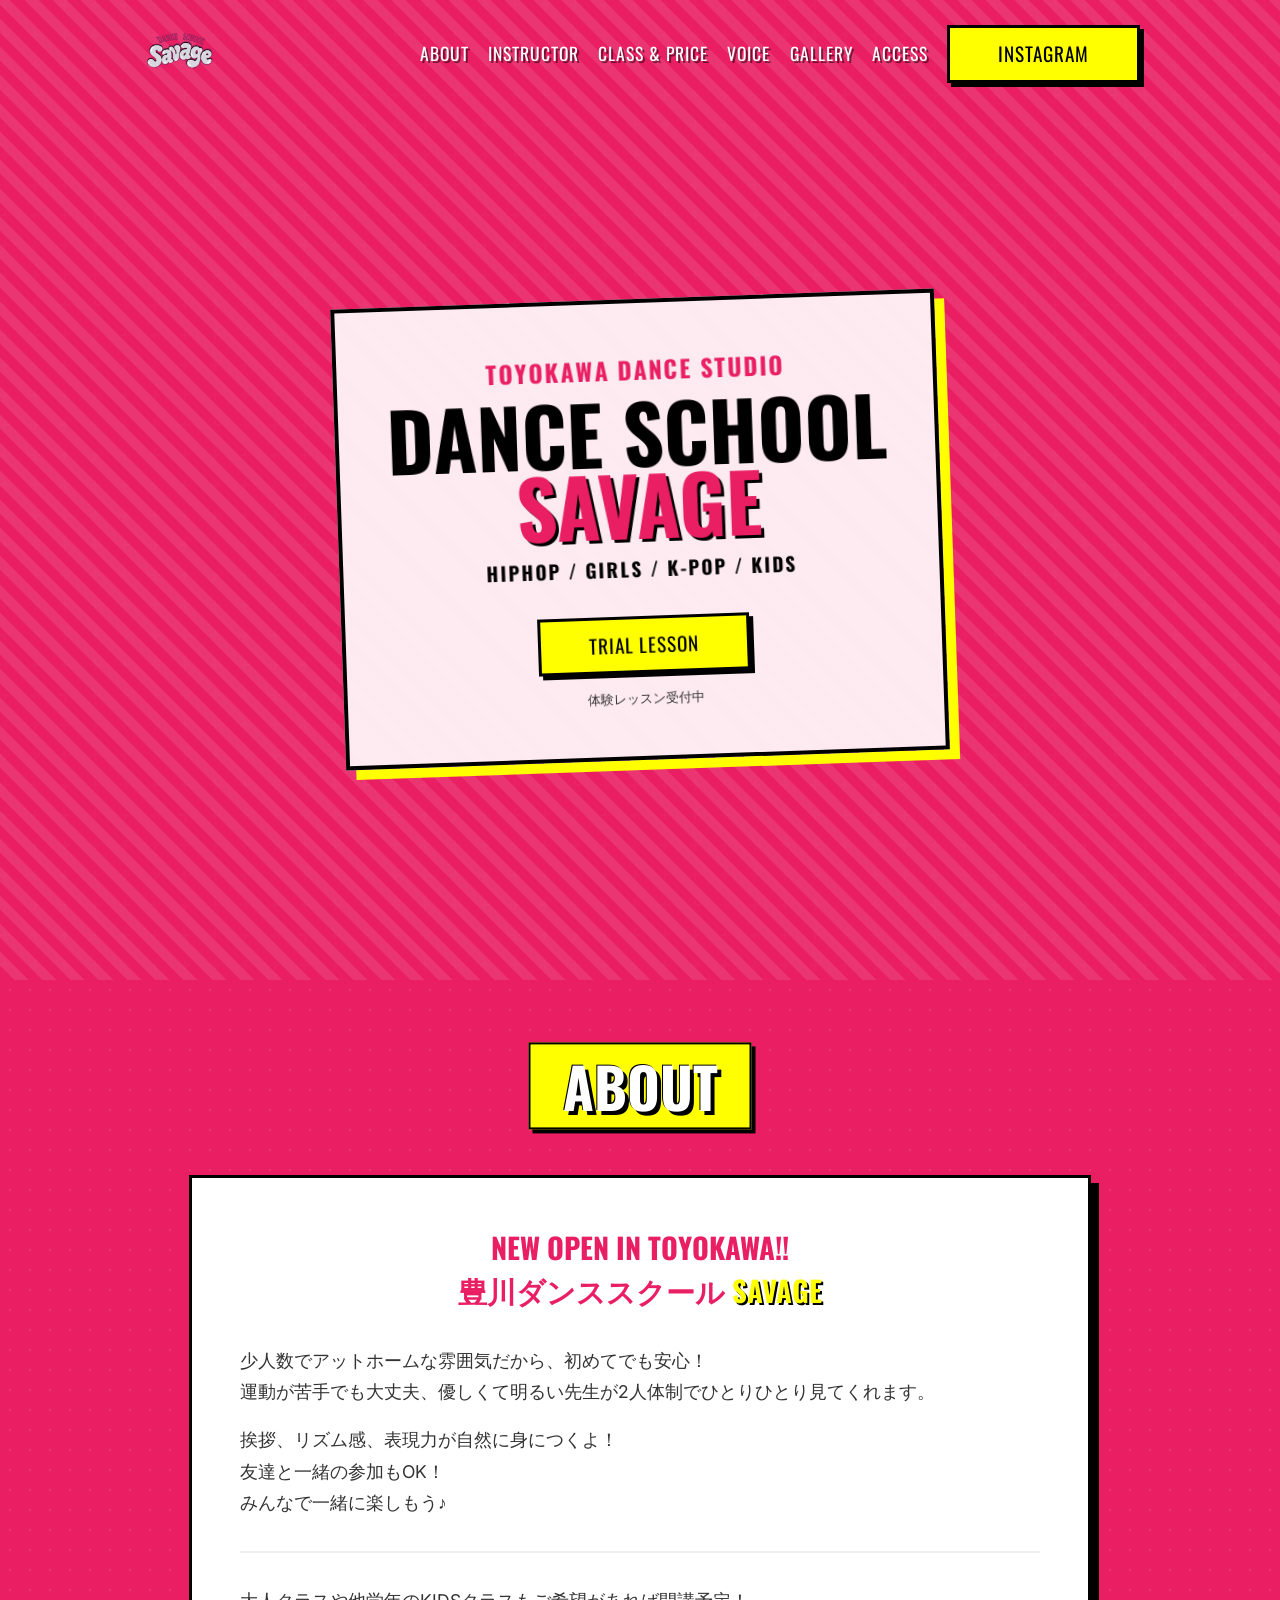
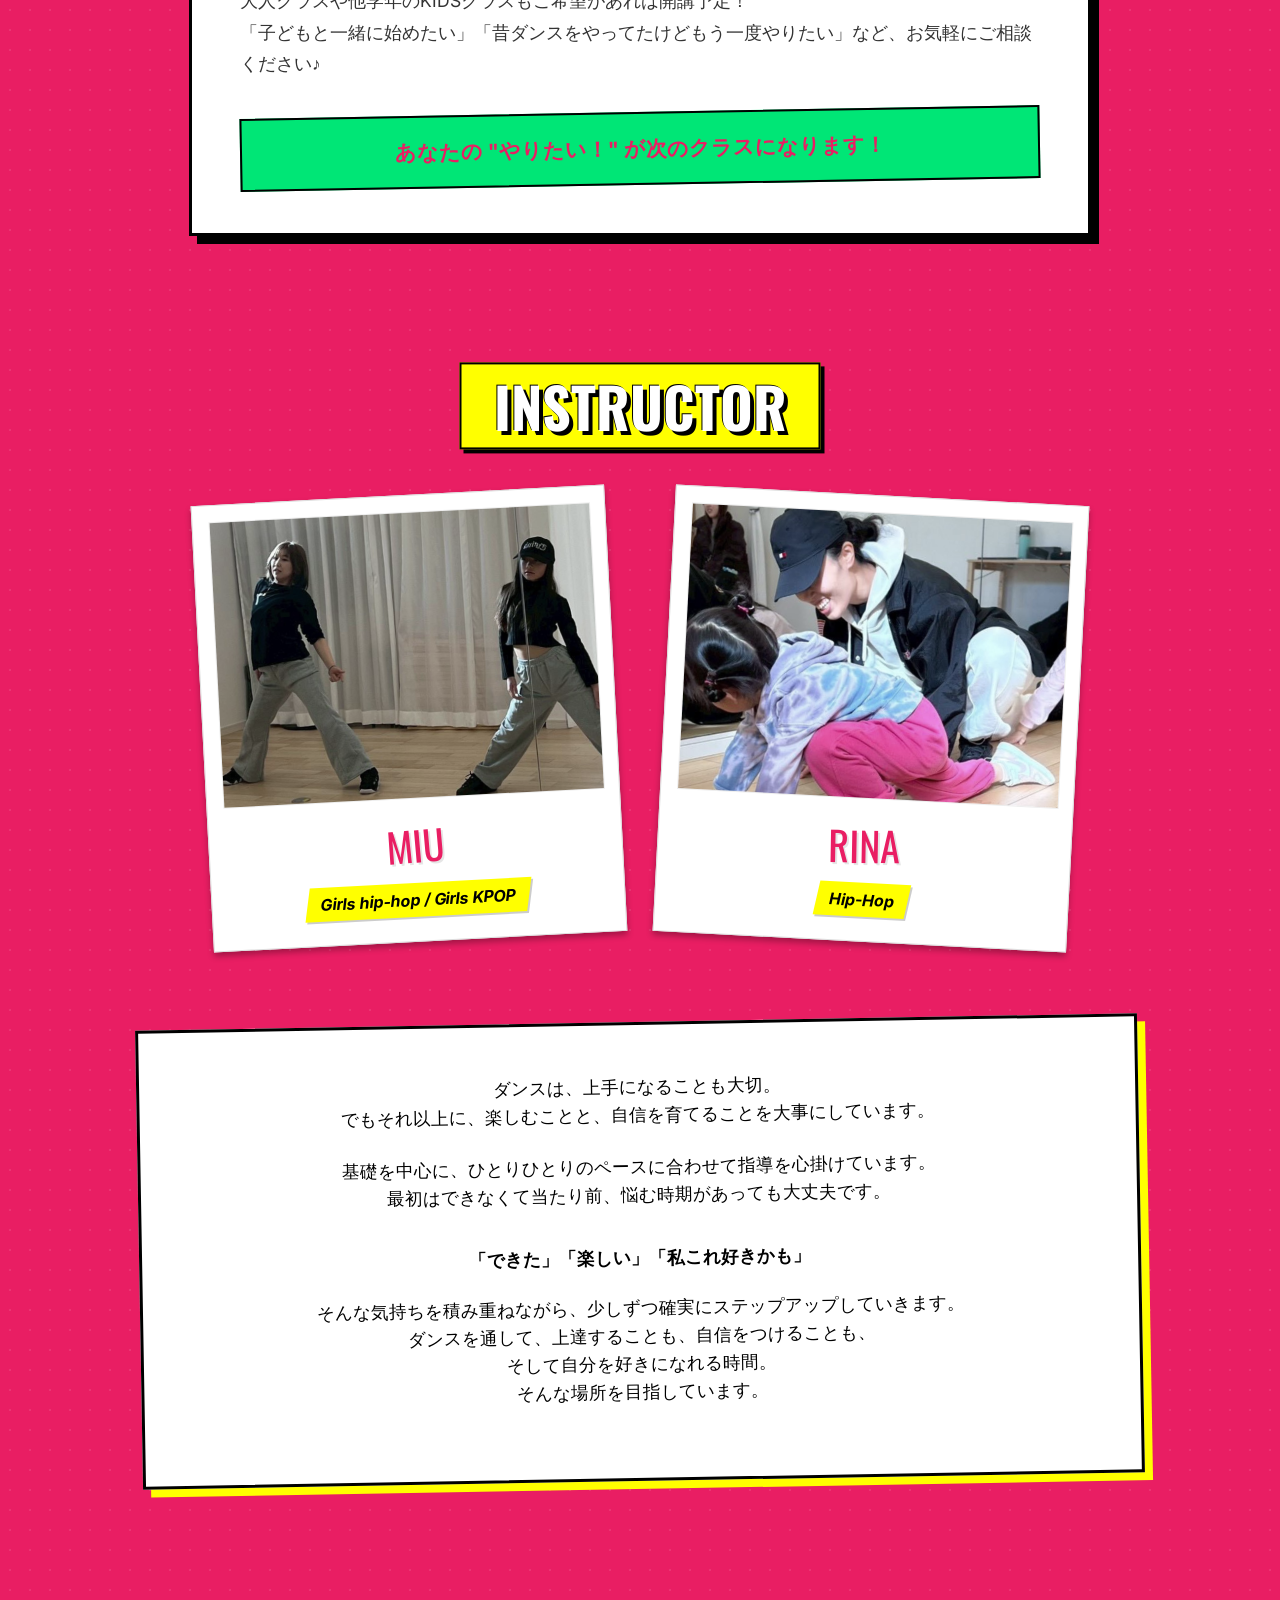
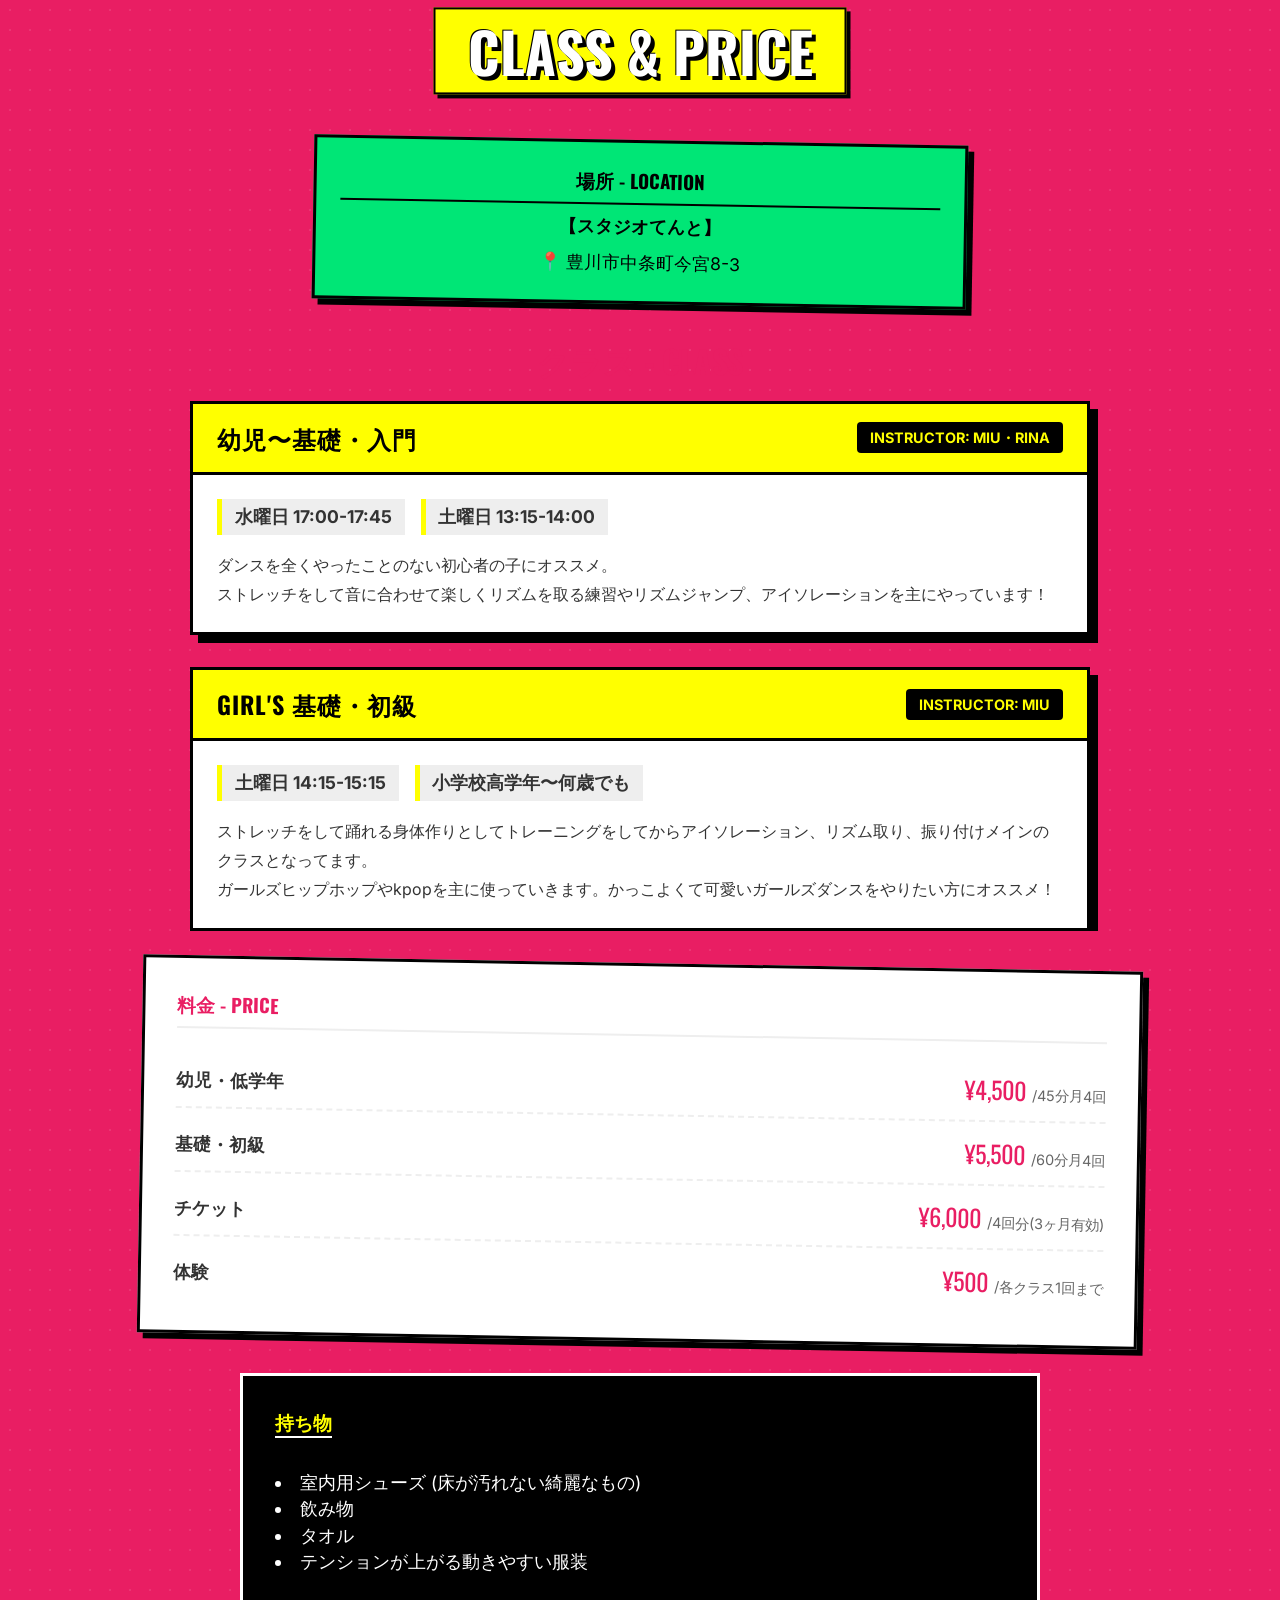
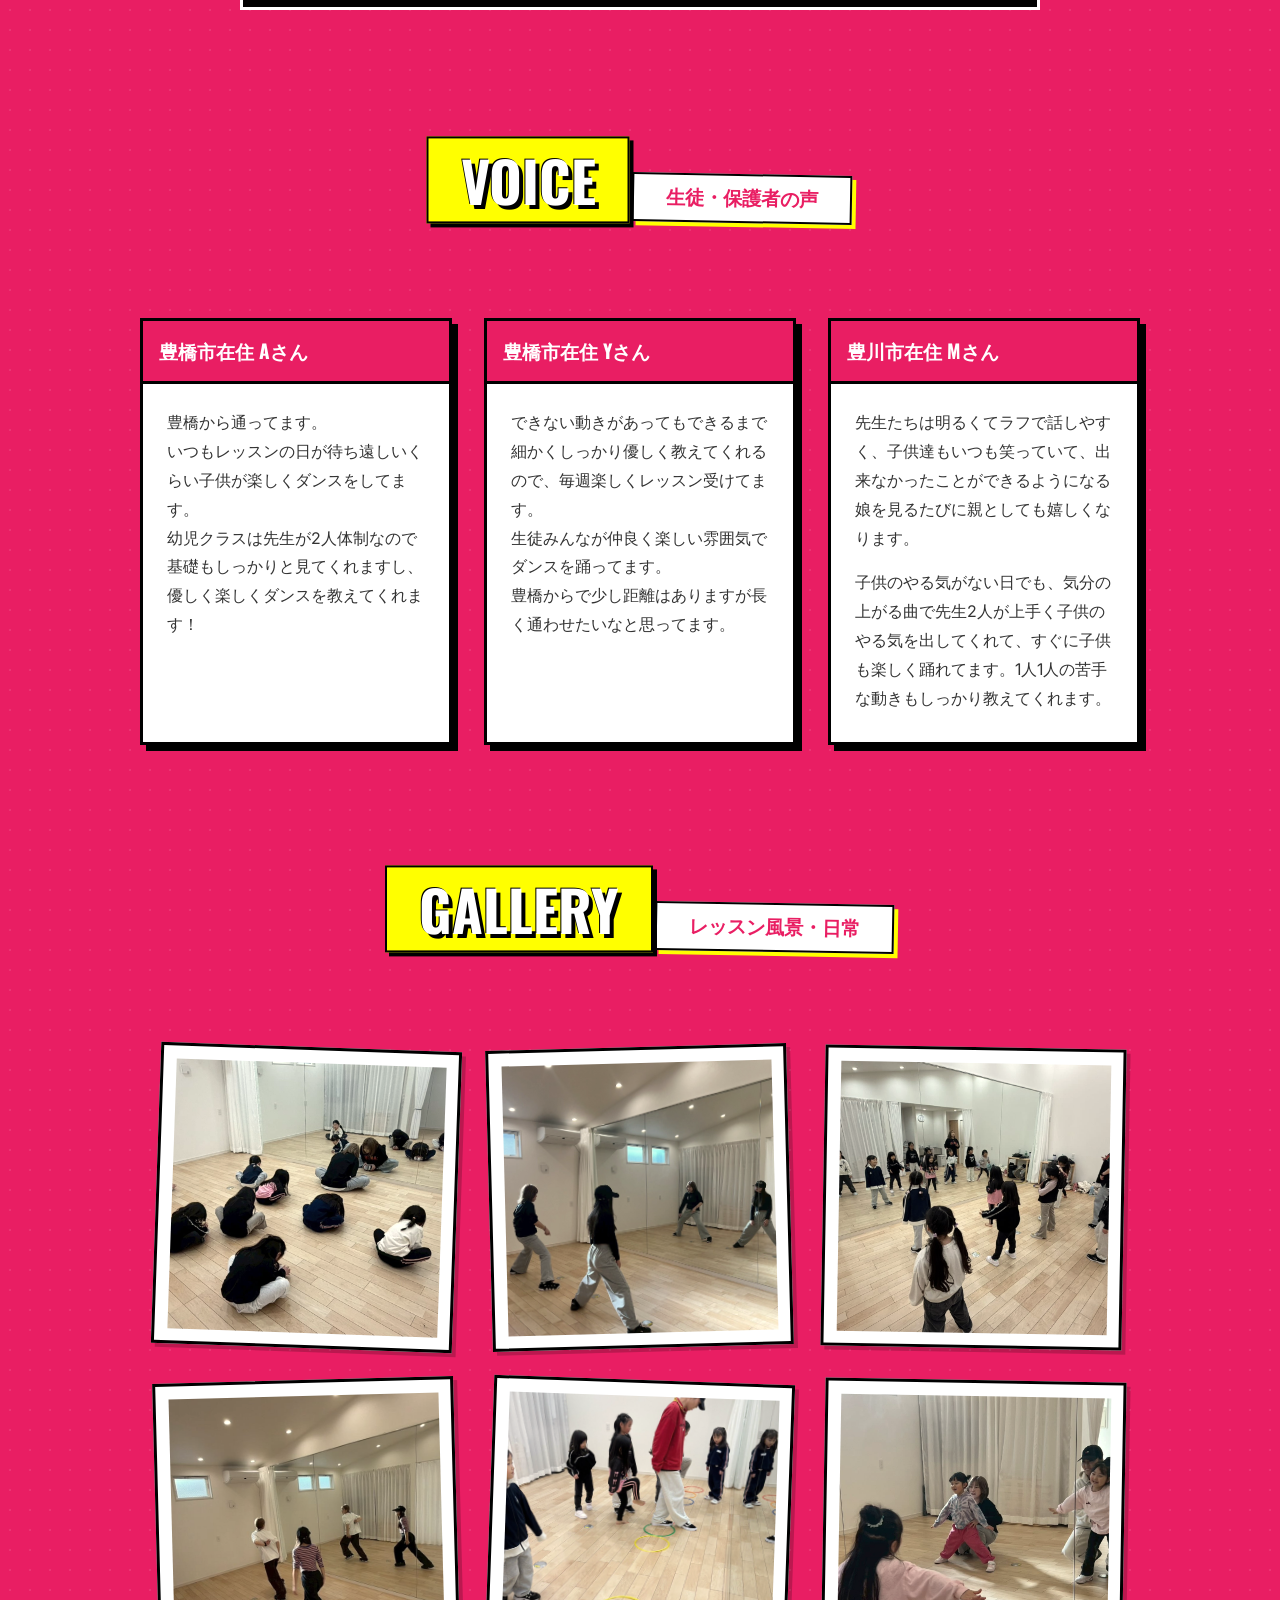
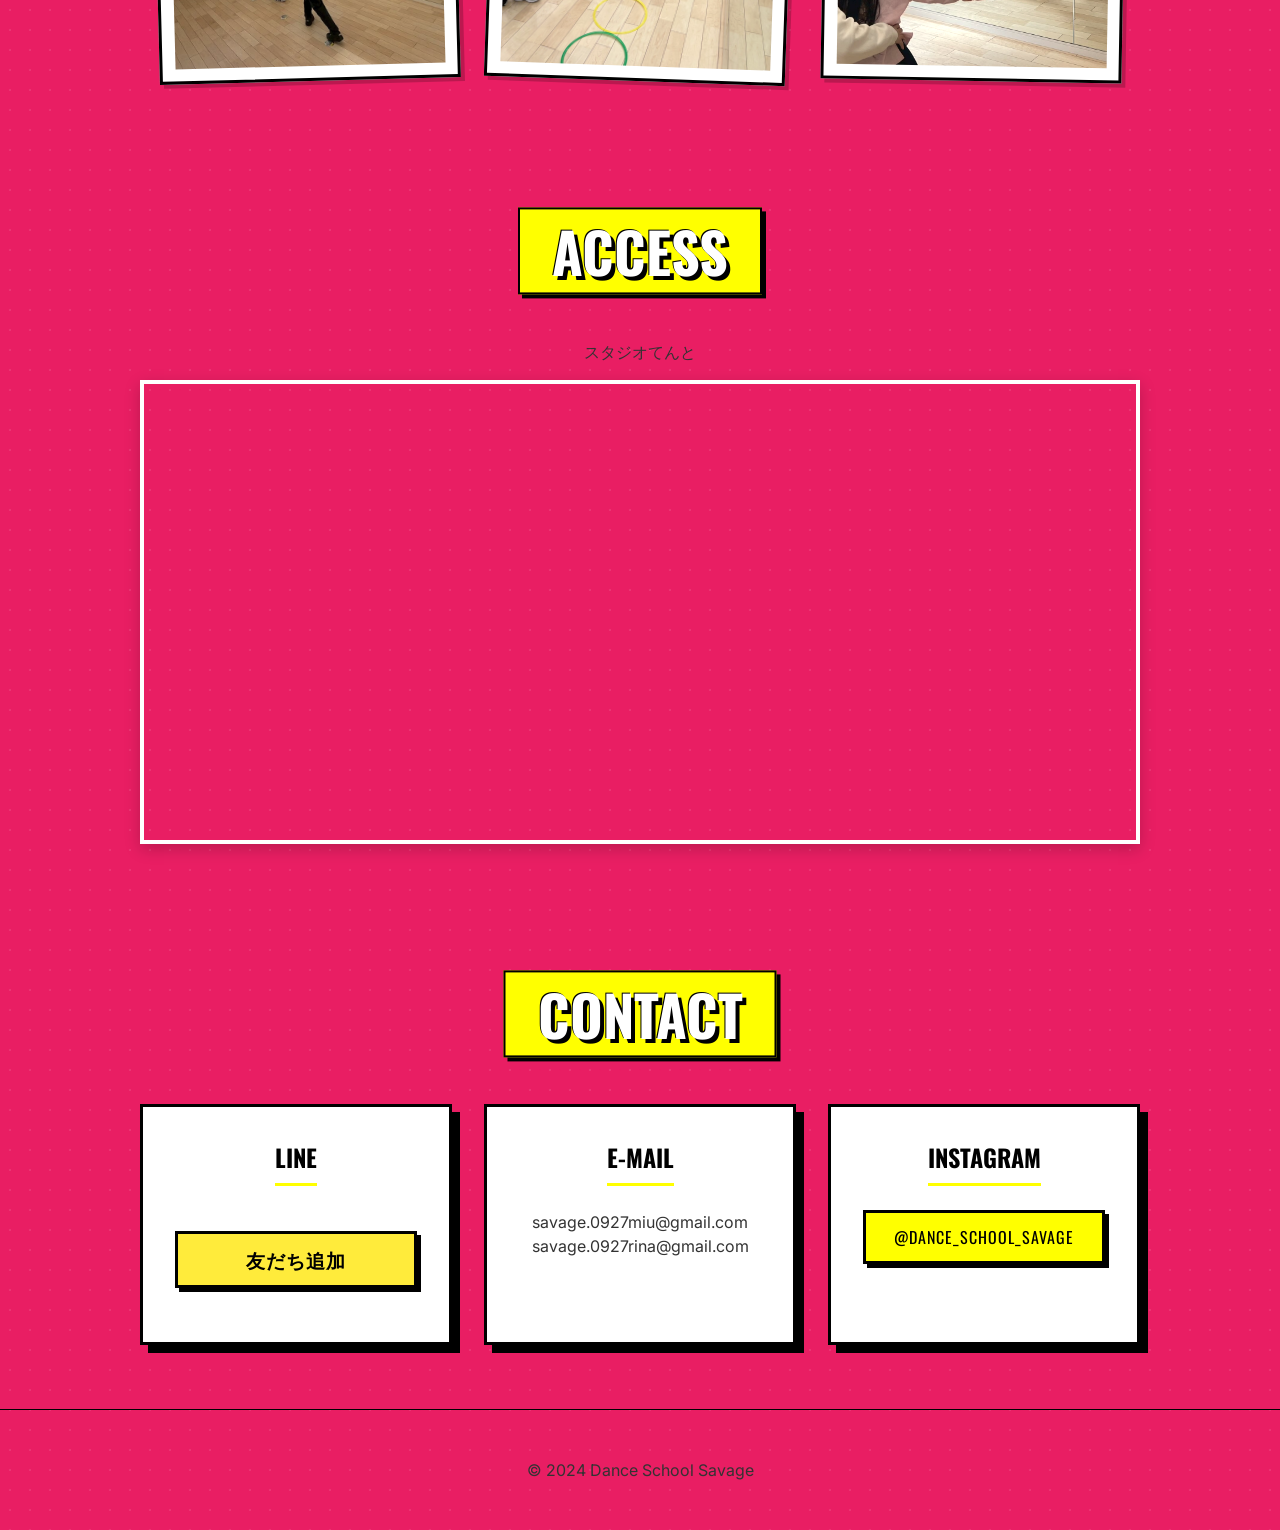
==== index.html @ 4693fbaf "SEO改善、スマホアイコン" ====
<!DOCTYPE html>
<html lang="ja">

<head>
    <meta charset="UTF-8">
    <meta name="viewport" content="width=device-width, initial-scale=1.0">
    <title>Dance School Savage | 豊川ダンススクール</title>
    <meta name="description" content="豊川ダンススクール Savage - HIPHOP, Girls HIPHOP, K-pop. キッズからシニアまで、初心者大歓迎！入会金・年会費無料。">

    <!-- Fonts -->
    <link rel="preconnect" href="https://fonts.googleapis.com">
    <link rel="preconnect" href="https://fonts.gstatic.com" crossorigin>
    <link href="https://fonts.googleapis.com/css2?family=Inter:wght@400;700&family=Oswald:wght@500;700&display=swap"
        rel="stylesheet">

    <!-- SEO & OGP -->
    <meta name="keywords" content="豊川, ダンススクール, キッズダンス, ヒップホップ, K-POP, 初心者歓迎, Savage">
    <link rel="canonical" href="https://toyokawa-dance-savage.netlify.app/">
    <link rel="icon" href="images/favicon.png" type="image/png">
    <link rel="apple-touch-icon" href="images/logo.png">
    <meta name="theme-color" content="#E91E63">

    <!-- Open Graph Protocol -->
    <meta property="og:title" content="Dance School Savage | 豊川ダンススクール">
    <meta property="og:type" content="website">
    <meta property="og:url" content="https://toyokawa-dance-savage.netlify.app/">
    <meta property="og:image" content="https://toyokawa-dance-savage.netlify.app/images/ogp.png">
    <meta property="og:description" content="豊川市のダンススクールSavage（サベージ）。HIPHOP, K-popなど、初心者から経験者まで楽しく学べます。体験レッスン受付中！">
    <meta property="og:site_name" content="Dance School Savage">

    <!-- Twitter Card -->
    <meta name="twitter:card" content="summary_large_image">
    <meta name="twitter:title" content="Dance School Savage | 豊川ダンススクール">
    <meta name="twitter:description" content="豊川市のダンススクールSavage。初心者歓迎！入会金無料キャンペーン中。">
    <meta name="twitter:image" content="https://toyokawa-dance-savage.netlify.app/images/ogp.png">

    <!-- Structured Data (JSON-LD) -->
    <script type="application/ld+json">
    {
      "@context": "https://schema.org",
      "@type": "DanceSchool",
      "name": "Dance School Savage",
      "image": "https://toyokawa-dance-savage.netlify.app/images/ogp.png",
      "url": "https://toyokawa-dance-savage.netlify.app/",
      "telephone": "",
      "email": "savage.0927miu@gmail.com",
      "address": {
        "@type": "PostalAddress",
        "streetAddress": "中条町今宮8-3",
        "addressLocality": "豊川市",
        "addressRegion": "愛知県",
        "postalCode": "",
        "addressCountry": "JP"
      },
      "geo": {
        "@type": "GeoCoordinates",
        "latitude": 34.8385,
        "longitude": 137.3916
      },
      "priceRange": "4500JPY",
      "openingHoursSpecification": {
        "@type": "OpeningHoursSpecification",
        "dayOfWeek": "Wednesday",
        "opens": "17:00",
        "closes": "21:00"
      },
      "sameAs": [
        "https://www.instagram.com/dance_school_savage/",
        "https://line.me/R/ti/p/@vok8116a"
      ]
    }
    </script>

    <!-- Styles -->
    <link rel="stylesheet" href="css/reset.css">
    <link rel="stylesheet" href="css/style.css">
</head>

<body>

    <!-- Header -->
    <header class="header">
        <div class="container header-inner">
            <a href="#" class="logo">
                <img src="images/logo.png" alt="Dance School Savage" height="60">
            </a>
            <button class="mobile-menu-btn" aria-label="Toggle Menu">
                <span></span><span></span><span></span>
            </button>
            <nav class="nav">
                <ul class="nav-list">
                    <li><a href="#about" class="nav-link">About</a></li>
                    <li><a href="#instructor" class="nav-link">Instructor</a></li>
                    <li><a href="#class" class="nav-link">Class & Price</a></li>
                    <li><a href="#voice" class="nav-link">Voice</a></li>
                    <li><a href="#gallery" class="nav-link">Gallery</a></li>
                    <li><a href="#access" class="nav-link">Access</a></li>
                    <li><a href="https://www.instagram.com/dance_school_savage/" target="_blank"
                            class="btn btn-sm">Instagram</a></li>
                </ul>
            </nav>
        </div>
    </header>

    <main>
        <!-- Hero Section -->
        <section id="hero" class="hero">
            <div class="hero-bg"></div>
            <div class="container hero-content">
                <p class="hero-tagline">TOYOKAWA DANCE STUDIO</p>
                <h1 class="hero-title">
                    DANCE SCHOOL<br>
                    <span class="text-stroke">SAVAGE</span>
                </h1>
                <p class="hero-sub">HIPHOP / GIRLS / K-POP / KIDS</p>
                <div class="hero-cta">
                    <a href="https://www.instagram.com/dance_school_savage/" target="_blank" class="btn btn-filled">
                        TRIAL LESSON</a>
                    <p class="hero-note">体験レッスン受付中</p>
                </div>
            </div>
        </section>

        <!-- About Section -->
        <section id="about" class="section">
            <div class="container container-narrow text-center">
                <h2 class="section-title">About</h2>
                <div class="about-card">
                    <p class="lead-text pop-text">
                        NEW OPEN IN TOYOKAWA!!<br>
                        豊川ダンススクール <span class="text-highlight">SAVAGE</span>
                    </p>
                    <div class="flyer-text">
                        <p class="mb-1">
                            少人数でアットホームな雰囲気だから、初めてでも安心！<br>
                            運動が苦手でも大丈夫、優しくて明るい先生が2人体制でひとりひとり見てくれます。
                        </p>
                        <p class="mb-1">
                            挨拶、リズム感、表現力が自然に身につくよ！<br>
                            友達と一緒の参加もOK！<br>
                            みんなで一緒に楽しもう♪
                        </p>
                        <hr class="divider">
                        <p class="small-note">
                            大人クラスや他学年のKIDSクラスもご希望があれば開講予定！<br>
                            「子どもと一緒に始めたい」「昔ダンスをやってたけどもう一度やりたい」など、お気軽にご相談ください♪
                        </p>
                        <p class="highlight-message">
                            あなたの "やりたい！" が次のクラスになります！
                        </p>
                    </div>
                </div>
            </div>
        </section>

        <!-- Instructor Section -->
        <section id="instructor" class="section">
            <div class="container text-center">
                <h2 class="section-title">Instructor</h2>
                <div class="instructor-wrapper">
                    <div class="instructor-photos">
                        <div class="photo-card photo-1">
                            <img src="images/instructor_01.png" alt="Lesson Scene 1">
                            <div class="photo-name">MIU</div>
                            <div class="photo-genre">Girls hip-hop / Girls KPOP</div>
                        </div>
                        <div class="photo-card photo-2">
                            <img src="images/instructor_02.png" alt="Lesson Scene 2">
                            <div class="photo-name">RINA</div>
                            <div class="photo-genre">Hip-Hop</div>
                        </div>
                    </div>
                    <div class="instructor-content pop-box">
                        <div class="instructor-message">
                            <p>
                                ダンスは、上手になることも大切。<br>
                                でもそれ以上に、楽しむことと、<br class="sp-br">自信を育てることを大事にしています。
                            </p>
                            <p>
                                基礎を中心に、<br class="sp-br">ひとりひとりのペースに合わせて指導を心掛けています。<br>
                                最初はできなくて当たり前、<br class="sp-br">悩む時期があっても大丈夫です。
                            </p>
                            <p class="highlight-text">
                                「できた」「楽しい」「私これ好きかも」
                            </p>
                            <p>
                                そんな気持ちを積み重ねながら、<br class="sp-br">少しずつ確実にステップアップしていきます。<br>
                                ダンスを通して、上達することも、自信をつけることも、<br>
                                そして自分を好きになれる時間。<br>
                                そんな場所を目指しています。
                            </p>
                        </div>
                    </div>
                </div>
            </div>
        </section>

        <!-- Information Section -->
        <section id="class" class="section">
            <div class="container text-center">
                <h2 class="section-title">Class & Price</h2>

                <!-- Schedule & Place -->
                <div class="schedule-location-container mb-2">
                    <div class="location-box pop-box">
                        <h3>場所 - LOCATION</h3>
                        <div class="box-content">
                            <p class="place-name">【スタジオてんと】</p>
                            <p class="place-addr">📍 豊川市中条町今宮8-3</p>
                        </div>
                    </div>
                </div>

                <div class="schedule-container mb-2">
                    <h3 class="schedule-title">クラス - CLASS</h3>

                    <div class="class-list">
                        <!-- Class 1 -->
                        <div class="class-card">
                            <div class="class-header">
                                <h4 class="class-name">幼児〜基礎・入門</h4>
                                <span class="class-instructor">INSTRUCTOR: MIU・RINA</span>
                            </div>
                            <div class="class-info">
                                <div class="class-schedule">
                                    <span class="schedule-item">水曜日 17:00-17:45</span>
                                    <span class="schedule-item">土曜日 13:15-14:00</span>
                                </div>
                                <p class="class-desc">
                                    ダンスを全くやったことのない初心者の子にオススメ。<br>
                                    ストレッチをして音に合わせて楽しくリズムを取る練習やリズムジャンプ、アイソレーションを主にやっています！
                                </p>
                            </div>
                        </div>

                        <!-- Class 2 -->
                        <div class="class-card">
                            <div class="class-header">
                                <h4 class="class-name">Girl's 基礎・初級</h4>
                                <span class="class-instructor">INSTRUCTOR: MIU</span>
                            </div>
                            <div class="class-info">
                                <div class="class-schedule">
                                    <span class="schedule-item">土曜日 14:15-15:15</span>
                                    <span class="target-age">小学校高学年〜何歳でも</span>
                                </div>
                                <p class="class-desc">
                                    ストレッチをして踊れる身体作りとしてトレーニングをしてからアイソレーション、リズム取り、振り付けメインのクラスとなってます。<br>
                                    ガールズヒップホップやkpopを主に使っていきます。かっこよくて可愛いガールズダンスをやりたい方にオススメ！
                                </p>
                            </div>
                        </div>
                    </div>
                </div>

                <!-- Price Box -->
                <div class="info-box pop-box price-box">
                    <h3>料金 - PRICE</h3>
                    <div class="box-content text-left">
                        <ul class="price-list">
                            <li>
                                <span class="price-label">幼児・低学年</span>
                                <span class="price-value">¥4,500 <span class="price-unit">/45分月4回</span></span>
                            </li>
                            <li>
                                <span class="price-label">基礎・初級</span>
                                <span class="price-value">¥5,500 <span class="price-unit">/60分月4回</span></span>
                            </li>
                            <li>
                                <span class="price-label">チケット</span>
                                <span class="price-value">¥6,000 <span class="price-unit">/4回分(3ヶ月有効)</span></span>
                            </li>
                            <li>
                                <span class="price-label">体験</span>
                                <span class="price-value">¥500 <span class="price-unit">/各クラス1回まで</span></span>
                            </li>
                        </ul>

                    </div>
                </div>

                <!-- Belongings -->
                <div class="belongings-container mt-2">
                    <h3>持ち物</h3>
                    <ul class="belongings-list">
                        <li>室内用シューズ (床が汚れない綺麗なもの)</li>
                        <li>飲み物</li>
                        <li>タオル</li>
                        <li>テンションが上がる動きやすい服装</li>
                    </ul>
                </div>
            </div>
        </section>

        <!-- Voice Section -->
        <section id="voice" class="section">
            <div class="container text-center">
                <h2 class="section-title">VOICE</h2>
                <p class="section-subtitle mb-2">生徒・保護者の声</p>

                <div class="voice-grid">
                    <!-- Voice 1 -->
                    <div class="voice-card">
                        <div class="voice-header">
                            <h3 class="voice-name">豊橋市在住 Aさん</h3>
                        </div>
                        <div class="voice-body">
                            <p>豊橋から通ってます。<br>
                                いつもレッスンの日が待ち遠しいくらい子供が楽しくダンスをしてます。<br>
                                幼児クラスは先生が2人体制なので基礎もしっかりと見てくれますし、優しく楽しくダンスを教えてくれます！</p>
                        </div>
                    </div>

                    <!-- Voice 2 -->
                    <div class="voice-card">
                        <div class="voice-header">
                            <h3 class="voice-name">豊橋市在住 Yさん</h3>
                        </div>
                        <div class="voice-body">
                            <p>できない動きがあってもできるまで細かくしっかり優しく教えてくれるので、毎週楽しくレッスン受けてます。<br>
                                生徒みんなが仲良く楽しい雰囲気でダンスを踊ってます。<br>
                                豊橋からで少し距離はありますが長く通わせたいなと思ってます。</p>
                        </div>
                    </div>

                    <!-- Voice 3 -->
                    <div class="voice-card">
                        <div class="voice-header">
                            <h3 class="voice-name">豊川市在住 Mさん</h3>
                        </div>
                        <div class="voice-body">
                            <p>先生たちは明るくてラフで話しやすく、子供達もいつも笑っていて、出来なかったことができるようになる娘を見るたびに親としても嬉しくなります。</p>
                            <p class="mt-1">
                                子供のやる気がない日でも、気分の上がる曲で先生2人が上手く子供のやる気を出してくれて、すぐに子供も楽しく踊れてます。1人1人の苦手な動きもしっかり教えてくれます。</p>
                        </div>
                    </div>
                </div>
            </div>
        </section>

        <!-- Gallery Section -->
        <section id="gallery" class="section">
            <div class="container text-center">
                <h2 class="section-title">GALLERY</h2>
                <p class="section-subtitle mb-2">レッスン風景・日常</p>

                <div class="gallery-grid">
                    <div class="gallery-item item-1">
                        <img src="images/gallery-1.jpg" alt="Gallery Image 1">
                    </div>
                    <div class="gallery-item item-2">
                        <img src="images/gallery-2.jpg" alt="Gallery Image 2">
                    </div>
                    <div class="gallery-item item-3">
                        <img src="images/gallery-3.jpg" alt="Gallery Image 3">
                    </div>
                    <div class="gallery-item item-4">
                        <img src="images/gallery-4.jpg" alt="Gallery Image 4">
                    </div>
                    <div class="gallery-item item-5">
                        <img src="images/gallery-5.jpg" alt="Gallery Image 5">
                    </div>
                    <div class="gallery-item item-6">
                        <img src="images/gallery-6.jpg" alt="Gallery Image 6">
                    </div>
                </div>
            </div>
        </section>

        <!-- Access Section -->
        <section id="access" class="section">
            <div class="container text-center">
                <h2 class="section-title">Access</h2>
                <div class="access-content">
                    <p class="place-name-large mb-1">スタジオてんと</p>
                    <!-- Map -->
                    <div class="map-container">
                        <!-- Using q parameter with z=16 for closer zoom -->
                        <iframe
                            src="https://maps.google.com/maps?q=愛知県豊川市中条町今宮8-3+スタジオてんと&t=&z=16&ie=UTF8&iwloc=&output=embed"
                            width="100%" height="450" style="border:0;" allowfullscreen="" loading="lazy"
                            referrerpolicy="no-referrer-when-downgrade"></iframe>
                    </div>
                </div>
            </div>
        </section>

        <!-- Contact Section -->
        <section id="contact" class="section">
            <div class="container text-center">
                <h2 class="section-title">Contact</h2>
                <div class="contact-wrapper">
                    <!-- LINE -->
                    <div class="contact-card line-card">
                        <h3>LINE</h3>
                        <div class="line-content">
                            <a href="https://line.me/R/ti/p/@vok8116a?oat_content=url&ts=09081530" target="_blank"
                                class="btn btn-line-friend">
                                友だち追加
                            </a>
                        </div>
                    </div>

                    <!-- Email -->
                    <div class="contact-card email-card">
                        <h3>E-MAIL</h3>
                        <div class="email-list">
                            <a href="mailto:savage.0927miu@gmail.com">savage.0927miu@gmail.com</a>
                            <a href="mailto:savage.0927rina@gmail.com">savage.0927rina@gmail.com</a>
                        </div>
                    </div>

                    <!-- Instagram -->
                    <div class="contact-card insta-card">
                        <h3>INSTAGRAM</h3>
                        <a href="https://www.instagram.com/dance_school_savage/" target="_blank" class="btn btn-filled">
                            @dance_school_savage
                        </a>
                    </div>
                </div>
            </div>
        </section>
    </main>

    <!-- Footer -->
    <footer class="footer">
        <div class="container">
            <p>&copy; 2024 Dance School Savage</p>
        </div>
    </footer>

    <script src="js/script.js"></script>
</body>

</html>
---- css/style.css ----
:root {
    /* Colors - Pop/Street Theme */
    --color-bg: #E91E63;
    /* Hot Pink */
    --color-bg-alt: #F48FB1;
    /* Light Pink */
    --color-text: #333333;
    /* Dark Text for readability on white */
    --color-text-light: #ffffff;
    --color-primary: #FFFF00;
    /* Yellow */
    --color-secondary: #00E676;
    /* Green Accent */
    --color-accent: #000000;
    --color-border: #000000;
    --color-card-bg: #ffffff;

    /* Fonts */
    --font-heading: 'Oswald', sans-serif;
    --font-body: 'Inter', sans-serif;

    /* Spacing */
    --spacing-sm: 0.5rem;
    --spacing-md: 1rem;
    --spacing-lg: 2rem;
    --spacing-xl: 4rem;
    --container-width: 1000px;
}

html {
    scroll-behavior: smooth;
}

body {
    background-color: var(--color-bg);
    background-image: radial-gradient(circle, rgba(255, 255, 255, 0.1) 1px, transparent 1px);
    background-size: 20px 20px;
    color: var(--color-text);
    font-family: var(--font-body);
    overflow-x: hidden;
}

h1,
h2,
h3,
h4,
h5,
h6 {
    font-family: var(--font-heading);
    text-transform: uppercase;
    font-weight: 700;
    color: var(--color-accent);
}

.container {
    max-width: var(--container-width);
    margin: 0 auto;
    padding: 0 var(--spacing-md);
}

.section {
    padding: var(--spacing-xl) 0;
}

/* Utilities */
.text-primary {
    color: var(--color-primary);
}

.text-highlight {
    color: var(--color-primary);
    text-shadow: 2px 2px 0px #000;
}

.text-center {
    text-align: center;
}

.flex-center {
    display: flex;
    align-items: center;
    justify-content: center;
}

/* Components */
.btn {
    display: inline-block;
    padding: 0.8rem 2rem;
    background-color: var(--color-primary);
    border: 3px solid var(--color-border);
    color: var(--color-accent);
    font-family: var(--font-heading);
    font-size: 1.1rem;
    letter-spacing: 1px;
    cursor: pointer;
    transition: all 0.2s ease;
    text-transform: uppercase;
    box-shadow: 4px 4px 0px #000;
}

.btn:hover {
    transform: translate(-2px, -2px);
    box-shadow: 6px 6px 0px #000;
    color: var(--color-accent);
}

.btn-filled {
    background-color: var(--color-primary);
    color: var(--color-accent);
}

.btn-filled:hover {
    background-color: transparent;
    color: var(--color-primary);
}

.btn-sm {
    padding: 0.5rem 1.2rem;
    font-size: 0.9rem;
    box-shadow: 2px 2px 0px #000;
}

/* Header */
.header {
    position: fixed;
    top: 0;
    left: 0;
    width: 100%;
    z-index: 1000;
    padding: 1.5rem 0;
    transition: all 0.3s ease;
    background: transparent;
}

.header.scrolled {
    background: rgba(255, 255, 255, 0.95);
    padding: 1rem 0;
    box-shadow: 0 4px 10px rgba(0, 0, 0, 0.1);
}

.header-inner {
    display: flex;
    justify-content: space-between;
    align-items: center;
}

.logo {
    font-family: var(--font-heading);
    font-size: 2rem;
    font-weight: 700;
    color: #fff;
    text-shadow: 3px 3px 0 #000;
    letter-spacing: 2px;
}

.header.scrolled .logo {
    color: var(--color-bg);
    text-shadow: none;
}

.nav-list {
    display: flex;
    align-items: center;
    gap: 1.2rem;
}

.nav-link {
    font-family: var(--font-heading);
    font-size: 1.1rem;
    text-transform: uppercase;
    letter-spacing: 1px;
    transition: color 0.3s;
    color: #fff;
    text-shadow: 2px 2px 0 rgba(0, 0, 0, 0.5);
}

.header.scrolled .nav-link {
    color: var(--color-accent);
    text-shadow: none;
}

.nav-link:hover {
    color: var(--color-primary);
}

.header.scrolled .nav-link:hover {
    color: var(--color-bg);
}

.mobile-menu-btn {
    display: none;
    background: none;
    border: none;
    cursor: pointer;
    width: 30px;
    height: 20px;
    position: relative;
    z-index: 1001;
}

.mobile-menu-btn span {
    display: block;
    width: 100%;
    height: 3px;
    background-color: #fff;
    position: absolute;
    transition: all 0.3s;
    border: 1px solid #000;
}

.header.scrolled .mobile-menu-btn span {
    background-color: #000;
    border: none;
}

.mobile-menu-btn span:nth-child(1) {
    top: 0;
}

.mobile-menu-btn span:nth-child(2) {
    top: 50%;
    transform: translateY(-50%);
}

.mobile-menu-btn span:nth-child(3) {
    bottom: 0;
}

/* Hero Section */
.hero {
    position: relative;
    height: 100vh;
    display: flex;
    align-items: center;
    justify-content: center;
    overflow: hidden;
    padding-top: 80px;
    background: var(--color-bg);
}

/* Dynamic abstract background */
.hero-bg {
    position: absolute;
    top: 0;
    left: 0;
    width: 100%;
    height: 100%;
    /* Pop Background Pattern */
    background-image:
        repeating-linear-gradient(45deg, transparent, transparent 10px, rgba(255, 255, 255, 0.1) 10px, rgba(255, 255, 255, 0.1) 20px);
    z-index: 0;
}

.hero-bg::after {
    content: '';
    position: absolute;
    top: 0;
    left: 0;
    width: 100%;
    height: 100%;
    background-image: url("data:image/svg+xml,%3Csvg width='60' height='60' viewBox='0 0 60 60' xmlns='http://www.w3.org/2000/svg'%3E%3Cg fill='none' fill-rule='evenodd'%3E%3Cg fill='%23ffffff' fill-opacity='0.03'%3E%3Cpath d='M36 34v-4h-2v4h-4v2h4v4h2v-4h4v-2h-4zm0-30V0h-2v4h-4v2h4v4h2V6h4V4h-4zM6 34v-4H4v4H0v2h4v4h2v-4h4v-2H6zM6 4V0H4v4H0v2h4v4h2V6h4V4H6z'/%3E%3C/g%3E%3C/g%3E%3C/svg%3E");
    opacity: 0.5;
}

.hero-content {
    text-align: center;
    z-index: 1;
    background: rgba(255, 255, 255, 0.9);
    padding: 3rem;
    border: 4px solid #000;
    box-shadow: 10px 10px 0px var(--color-primary);
    transform: rotate(-2deg);
}

.hero-tagline {
    font-family: var(--font-heading);
    font-size: 1.5rem;
    letter-spacing: 2px;
    margin-bottom: 0.5rem;
    color: var(--color-bg);
    font-weight: bold;
    opacity: 0;
    animation: fadeInUp 0.8s ease forwards 0.2s;
}

.hero-title {
    font-size: 5rem;
    line-height: 0.9;
    margin-bottom: 1rem;
    color: #000;
    text-shadow: none;
    opacity: 0;
    animation: fadeInUp 0.8s ease forwards 0.4s;
}

.text-stroke {
    color: var(--color-bg);
    -webkit-text-stroke: 0;
    text-shadow: 3px 3px 0 #000;
    position: relative;
    display: inline-block;
}

/* Glitch effect on hover for the stroke text */
.hero-sub {
    font-size: 1.2rem;
    color: #000;
    margin-bottom: 2rem;
    font-weight: bold;
    letter-spacing: 2px;
    font-family: var(--font-heading);
    opacity: 0;
    animation: fadeInUp 0.8s ease forwards 0.6s;
}

.hero-cta {
    transform: rotate(2deg);
    /* Counter rotate button */
    opacity: 0;
    animation: fadeInUp 0.8s ease forwards 0.8s;
}

.hero-note {
    font-size: 0.8rem;
    margin-top: 1rem;
    color: var(--color-text-muted);
}

@keyframes fadeInUp {
    from {
        opacity: 0;
        transform: translateY(30px);
    }

    to {
        opacity: 1;
        transform: translateY(0);
    }
}

/* Section Styles */
.section-title {
    font-size: 3.5rem;
    margin-bottom: 3rem;
    position: relative;
    display: inline-block;
    /* Changed from table to inline-block for better padding control */
    margin-left: auto;
    /* Centering will be handled by parent text-center */
    margin-right: auto;
    color: #fff;
    text-shadow: 4px 4px 0 #000, -1px -1px 0 #000;
    transform: rotate(-3deg);
    padding: 0.5rem 2rem;
    /* Added horizontal padding to balance frame */
    line-height: 1.2;
    /* Adjusted line height */
    z-index: 1;
}

.section-title::after {
    display: none;
}

.section-title::before {
    content: '';
    position: absolute;
    z-index: -1;
    top: 50%;
    left: 50%;
    transform: translate(-50%, -50%);
    width: 100%;
    /* Match width to text + padding */
    height: 100%;
    /* Match height */
    background: var(--color-primary);
    box-shadow: 4px 4px 0 #000;
    border: 2px solid #000;
}

/* Components */
.btn {
    display: inline-flex;
    /* Use inline-flex for better centering */
    align-items: center;
    justify-content: center;
    padding: 1rem 3rem;
    /* More balanced padding */
    background-color: var(--color-primary);
    border: 3px solid var(--color-border);
    color: var(--color-accent);
    font-family: var(--font-heading);
    font-size: 1.2rem;
    /* Slightly larger text */
    letter-spacing: 1px;
    cursor: pointer;
    transition: all 0.2s ease;
    text-transform: uppercase;
    box-shadow: 4px 4px 0px #000;
    line-height: 1;
    /* Fix vertical alignment */
}

/* About Section */
.about-card {
    background: #fff;
    padding: 3rem;
    border: 3px solid #000;
    box-shadow: 8px 8px 0 #000;
    max-width: 800px;
    margin: 0 auto;
}

.about-content {
    font-size: 1.1rem;
    line-height: 2;
}

.lead-text {
    font-size: 1.8rem;
    font-weight: 700;
    margin-bottom: 2rem;
    font-family: var(--font-heading);
    color: var(--color-bg);
}

.flyer-text {
    text-align: left;
    font-size: 1.1rem;
    line-height: 1.8;
}

.flyer-text .highlight-message {
    font-size: 1.3rem;
    font-weight: bold;
    color: var(--color-bg);
    margin-top: 2rem;
    text-align: center;
    background: var(--color-secondary);
    padding: 1rem;
    border: 2px solid #000;
    transform: rotate(-1deg);
}

.pop-box {
    background: var(--color-secondary);
    padding: 1.5rem;
    border: 3px solid #000;
    box-shadow: 6px 6px 0 #000;
    transform: rotate(1deg);
    margin-top: 2rem;
    text-align: center;
}

.pop-box p {
    font-size: 1.1rem;
    line-height: 1.6;
    color: #000;
}

.pop-box .highlight {
    font-weight: bold;
    color: var(--color-bg);
}

.divider {
    border: 0;
    height: 2px;
    background: #eee;
    margin: 2rem 0;
}

/* Info Grid */
.info-grid {
    display: grid;
    grid-template-columns: repeat(2, 1fr);
    gap: 2rem;
}

.info-box {
    background: #fff;
    border: 3px solid #000;
    box-shadow: 6px 6px 0 #000;
    padding: 2rem;
    transition: all 0.3s ease;
}

.info-box:hover {
    transform: translateY(-5px);
    box-shadow: 8px 8px 0 #000;
}

.info-box h3 {
    margin-bottom: 1rem;
    border-bottom: 2px solid #eee;
    padding-bottom: 0.5rem;
    color: var(--color-bg);
    display: flex;
    align-items: center;
    gap: 0.5rem;
}

.schedule-time {
    font-size: 1.2rem;
    font-weight: bold;
}

.schedule-time-detail {
    font-size: 2rem;
    font-family: var(--font-heading);
    color: var(--color-bg);
}

.place-name {
    font-size: 1.5rem;
    font-weight: bold;
}

.place-addr {
    color: #666;
}

.price-main {
    font-size: 2.5rem;
    font-family: var(--font-heading);
    color: var(--color-bg);
}

.price-main .unit {
    font-size: 1rem;
    color: #333;
}

.price-note-small {
    font-size: 0.8rem;
    color: #666;
    line-height: 1.4;
    margin-top: 0.5rem;
}

/* Belongings */
.belongings-container {
    background: black;
    color: white;
    padding: 2rem;
    border: 3px solid #fff;
    margin-top: 3rem;
    text-align: left;
    display: block;
    width: auto;
    /* Allow auto width to respect margins */
    max-width: 800px;
    margin-left: auto;
    margin-right: auto;
    box-sizing: border-box;
    /* Crucial for padding/border inclusion */
}

.belongings-container h3 {
    color: var(--color-primary);
    /* Yellow text for title */
    border-bottom: 2px solid #fff;
    margin-bottom: 1rem;
    display: inline-block;
}

.belongings-list {
    list-style: disc inside;
    margin-top: 1rem;
    font-size: 1.1rem;
    word-break: break-word;
    /* Prevent long text overflow */
}

/* Mobile adjustments for Belongings */
@media (max-width: 768px) {
    .belongings-container {
        padding: 1.5rem;
        width: 100%;
        /* Ensure full width available */
    }

    .belongings-list {
        font-size: 1rem;
    }
}

/* Contact */
/* Contact Section Refinements */
.contact-wrapper {
    display: grid;
    grid-template-columns: repeat(auto-fit, minmax(280px, 1fr));
    gap: 2rem;
    max-width: 1000px;
    margin: 0 auto;
}

.contact-card {
    background: #fff;
    padding: 2rem;
    border: 3px solid #000;
    box-shadow: 8px 8px 0 #000;
}

.contact-card h3 {
    font-size: 1.5rem;
    margin-bottom: 1.5rem;
    border-bottom: 3px solid var(--color-primary);
    display: inline-block;
    padding-bottom: 0.5rem;
}

.line-content {
    display: flex;
    justify-content: center;
    align-items: center;
    min-height: 100px;
    /* Ensure some height for balance */
}

/* Custom Button Styles for Contact */
.btn-line-friend {
    background-color: #FFEB3B;
    color: #000;
    font-weight: bold;
    padding: 1rem 3rem;
    font-size: 1.2rem;
    width: 100%;
    max-width: 250px;
}

.insta-card .btn {
    padding: 1rem 1.5rem;
    /* Reduce horizontal padding */
    font-size: 1rem;
    /* Slightly smaller font for long handle */
    width: 100%;
    /* Full width of container */
    max-width: 100%;
    /* Ensure it doesn't overflow */
    box-sizing: border-box;
    /* Include padding in width */
    word-break: break-all;
    /* Prevent overflow for very long text */
}

/* Base btn adjustments if needed */
.btn {
    white-space: nowrap;
    /* Keep text on one line if possible */
}

/* For smaller screens, allow wrapping if absolutely necessary */
@media (max-width: 480px) {
    .insta-card .btn {
        font-size: 0.9rem;
        padding: 0.8rem 1rem;
        white-space: normal;
    }
}

.qr-placeholder {
    background: #f0f0f0;
    padding: 2rem;
    border: 2px dashed #ccc;
    margin-top: 1rem;
}

/* Access */
.map-container {
    border: 4px solid #fff;
    box-shadow: 0 5px 15px rgba(0, 0, 0, 0.2);
    margin-top: 1rem;
}

.small-text {
    font-size: 0.9rem;
    color: var(--color-text-muted);
}

.mb-2 {
    margin-bottom: 2rem;
}

.mb-1 {
    margin-bottom: 1rem;
}

.mt-2 {
    margin-top: 2rem;
}

/* Contact Section */
.btn-lg {
    padding: 1rem 3rem;
    font-size: 1.3rem;
}

/* Footer */
.footer {
    padding: 3rem 0;
    border-top: 1px solid var(--color-border);
    text-align: center;
}

.flex-column {
    flex-direction: column;
}

.footer-copy {
    font-size: 0.8rem;
    color: var(--color-text-muted);
}

/* Scroll Animation classes */
.fade-in {
    opacity: 0;
    transform: translateY(20px);
    transition: opacity 0.6s ease-out, transform 0.6s ease-out;
}

.fade-in.visible {
    opacity: 1;
    transform: translateY(0);
}

/* Mobile Responsive */
@media (max-width: 768px) {
    .mobile-menu-btn {
        display: block;
    }

    .info-grid {
        grid-template-columns: 1fr;
    }

    .nav {
        position: fixed;
        top: 0;
        right: -100%;
        width: 100%;
        height: 100vh;
        background-color: var(--color-primary);
        /* Yellow background for mobile menu */
        transition: right 0.3s ease;
        display: flex;
        align-items: center;
        justify-content: center;
    }

    .nav.active {
        right: 0;
    }

    .nav-list {
        flex-direction: column;
        gap: 3rem;
    }

    .nav-link {
        color: #000;
        text-shadow: none;
        font-size: 1.5rem;
    }

    .nav-link:hover {
        color: #fff;
    }

    /* Hamburger color fix */
    .mobile-menu-btn span {
        background-color: #000;
        border: none;
    }

    .hero {
        height: 100dvh;
        /* Dynamic viewport height for mobile */
        padding-top: 0;
        padding-bottom: 20px;
        /* Shift content up slightly visually */
    }

    .hero-content {
        padding: 1.5rem;
        width: 90%;
        /* Ensure it fits width-wise */
    }

    .hero-title {
        font-size: 2.8rem;
        margin-bottom: 0.5rem;
    }

    .hero-sub {
        font-size: 1rem;
        margin-bottom: 1.5rem;
    }

    .section-title {
        font-size: 2.2rem;
    }

    .price-container {
        padding: 1.5rem;
    }

    .price-item {
        flex-direction: column;
        align-items: flex-start;
        gap: 0.5rem;
    }

    .price-value {
        align-self: flex-end;
    }
}

/* Schedule Table */
.schedule-container {
    margin-top: 2rem;
    overflow-x: auto;
    /* Allow horizontal scroll on small screens */
}

.schedule-title {
    font-size: 2rem;
    margin-bottom: 1rem;
    color: var(--color-bg);
}

/* Class List (New Card Style) */
.class-list {
    display: flex;
    flex-direction: column;
    gap: 2rem;
    max-width: 900px;
    margin: 0 auto;
}

.class-card {
    background: #fff;
    border: 3px solid #000;
    box-shadow: 8px 8px 0 #000;
    padding: 0;
    text-align: left;
    transition: transform 0.3s ease, box-shadow 0.3s ease;
}

.class-card:hover {
    transform: translateY(-5px);
    box-shadow: 13px 13px 0 #000;
}

.class-header {
    background: var(--color-primary);
    padding: 1rem 1.5rem;
    color: #000;
    border-bottom: 3px solid #000;
    display: flex;
    justify-content: space-between;
    align-items: center;
    flex-wrap: wrap;
    gap: 1rem;
}

.class-name {
    font-family: var(--font-heading);
    font-size: 1.5rem;
    margin: 0;
    letter-spacing: 1px;
}

.class-instructor {
    font-size: 0.9rem;
    font-weight: bold;
    background: #000;
    color: var(--color-primary);
    padding: 0.3rem 0.8rem;
    border-radius: 4px;
}

.class-info {
    padding: 1.5rem;
}

.class-schedule {
    display: flex;
    gap: 1rem;
    margin-bottom: 1rem;
    flex-wrap: wrap;
}

.schedule-item,
.target-age {
    font-weight: bold;
    font-size: 1.1rem;
    background: #eee;
    padding: 0.3rem 0.8rem;
    border-left: 5px solid var(--color-primary);
}

.class-desc {
    font-size: 1rem;
    line-height: 1.8;
    color: #333;
}

/* Responsive Class Card */
@media (max-width: 768px) {
    .class-header {
        flex-direction: column;
        align-items: flex-start;
    }

    .class-schedule {
        flex-direction: column;
        gap: 0.5rem;
    }

    .schedule-item,
    .target-age {
        /* width: 100%; removed to fix overflow */
        display: block;
    }
}

/* Location Box specific */
.location-box {
    max-width: 600px;
    margin: 0 auto;
}

.location-box h3 {
    border-bottom: 2px solid #000;
    margin-bottom: 0.5rem;
    padding-bottom: 0.5rem;
}

.place-name {
    font-size: 1.8rem;
    font-weight: 900;
    color: var(--color-bg);
    margin-bottom: 0.5rem;
}

.place-addr {
    font-size: 1.2rem;
    color: #333;
}

/* Price List Styling */
.price-list {
    list-style: none;
    padding: 0;
    margin: 0;
}

.price-list li {
    display: flex;
    justify-content: space-between;
    align-items: baseline;
    padding: 0.8rem 0;
    border-bottom: 2px dashed #eee;
}

.price-list li:last-child {
    border-bottom: none;
}

.price-label {
    font-weight: bold;
    font-size: 1.1rem;
    color: #333;
    text-align: left;
}

.price-value {
    font-family: var(--font-heading);
    font-size: 1.5rem;
    color: var(--color-bg);
    text-align: right;
}

.price-unit {
    font-size: 0.9rem;
    color: #666;
    font-family: var(--font-body);
}

.price-box .box-content.text-left {
    text-align: left;
}

.mt-1 {
    margin-top: 1rem;
}

/* Responsive Table */
@media (max-width: 768px) {

    .price-list li {
        flex-direction: column;
        align-items: flex-start;
        gap: 0.2rem;
    }

    .price-value {
        width: 100%;
        text-align: right;
    }
}

/* Voice Section */
/* Voice Section */
.voice-grid {
    display: grid;
    grid-template-columns: repeat(3, 1fr);
    gap: 2rem;
    margin-top: 3rem;
    width: 100%;
}

.voice-card {
    background: #fff;
    border: 3px solid #000;
    box-shadow: 6px 6px 0 #000;
    padding: 0;
    height: 100%;
    display: flex;
    flex-direction: column;
    text-align: left;
    transition: all 0.3s ease;
}

.voice-card:hover {
    transform: translateY(-5px);
    box-shadow: 10px 10px 0 var(--color-primary);
}

.voice-header {
    background: var(--color-bg);
    padding: 1rem;
    border-bottom: 3px solid #000;
}

.voice-name {
    color: #fff;
    font-size: 1.2rem;
    margin: 0;
    font-family: var(--font-heading);
    border: none;
    padding: 0;
}

.voice-body {
    padding: 1.5rem;
    flex-grow: 1;
}

.voice-body p {
    font-size: 1rem;
    line-height: 1.8;
    margin-bottom: 0.5rem;
}

.voice-body p:last-child {
    margin-bottom: 0;
}



.section-subtitle {
    font-size: 1.2rem;
    color: var(--color-bg);
    font-weight: bold;
    display: inline-block;
    padding: 0.5rem 2rem;
    border: 2px solid #000;
    background: #fff;
    box-shadow: 4px 4px 0 var(--color-primary);
    transform: rotate(1deg);
}

/* Responsive Voice */
@media (max-width: 900px) {
    /* .voice-grid setting removed to keep grid layout */

    .voice-card {
        margin-bottom: 0;
    }
}

/* Instructor Section */
.instructor-wrapper {
    display: flex;
    flex-direction: column;
    align-items: center;
    gap: 3rem;
    max-width: 1000px;
    margin: 0 auto;
}

.instructor-photos {
    display: flex;
    justify-content: center;
    gap: 3rem;
    flex-wrap: wrap;
    position: relative;
    z-index: 10;
}

.photo-card {
    background: #fff;
    padding: 1rem 1rem 1rem 1rem;
    box-shadow: 0 4px 6px rgba(0, 0, 0, 0.3);
    border: 1px solid #ddd;
    width: 380px;
    /* Increased size */
    transition: transform 0.3s ease;
    text-align: center;
}

.photo-card img {
    width: 100%;
    height: auto;
    display: block;
    aspect-ratio: 4/3;
    object-fit: cover;
    filter: grayscale(20%);
    transition: filter 0.3s ease;
    margin-bottom: 1rem;
    border: 1px solid #eee;
}

.photo-name {
    font-family: var(--font-heading);
    font-size: 2.5rem;
    color: var(--color-bg);
    margin: 0.5rem 0 0.5rem 0;
    /* Added margin for name */
    transform: rotate(-2deg);
    text-shadow: 2px 2px 0px rgba(0, 0, 0, 0.1);
}

.photo-genre {
    font-size: 1rem;
    font-weight: bold;
    color: #000;
    background: var(--color-primary);
    padding: 0.3rem 0.8rem;
    display: inline-block;
    transform: skew(-10deg);
    box-shadow: 2px 2px 0 rgba(0, 0, 0, 0.2);
    margin-bottom: 0.5rem;
}

.photo-card:hover {
    transform: scale(1.05) rotate(0deg) !important;
    z-index: 20;
    box-shadow: 0 10px 20px rgba(0, 0, 0, 0.4);
}

.photo-card:hover img {
    filter: grayscale(0%);
}

.photo-1 {
    transform: rotate(-3deg);
}

.photo-2 {
    transform: rotate(3deg);
}

.instructor-content {
    background: #fff !important;
    /* Overwrite pop-box standard color if needed, or keep standard */
    padding: 3rem;
    border: 3px solid #000;
    box-shadow: 8px 8px 0 var(--color-primary);
    transform: rotate(-1deg);
    width: 100%;
    max-width: 900px;
}



.instructor-message {
    text-align: center;
    font-size: 1.1rem;
    line-height: 2.2;
}

.instructor-message p {
    margin-bottom: 1.5rem;
}

.highlight-text {
    font-size: 1.4rem;
    font-weight: bold;
    color: var(--color-bg);
    margin: 2rem 0;
    font-family: var(--font-heading);
}

.sp-br {
    display: none;
}

/* Responsive Instructor */
@media (max-width: 900px) {
    .instructor-photos {
        gap: 2rem;
        flex-direction: column;
        align-items: center;
    }

    .photo-card {
        width: 90%;
        max-width: 380px;
    }

    .photo-1,
    .photo-2 {
        transform: rotate(0deg);
        /* Reset rotation on mobile for cleaner look */
        margin-bottom: 1rem;
    }

    .instructor-content {
        transform: none;
        width: auto;
        margin: 0 1rem;
    }
}

/* Gallery Section */
.gallery-grid {
    display: grid;
    grid-template-columns: repeat(3, 1fr);
    gap: 2rem;
    padding: 0 1rem;
    max-width: 1000px;
    margin: 3rem auto 0 auto;
}

.gallery-item {
    position: relative;
    background: #fff;
    padding: 0.8rem;
    box-shadow: 4px 4px 0 rgba(0, 0, 0, 0.2);
    border: 3px solid #000;
    transition: all 0.3s ease;
    cursor: pointer;
}

.gallery-item img {
    width: 100%;
    aspect-ratio: 1 / 1;
    object-fit: cover;
    display: block;
    filter: sepia(0.2);
    transition: all 0.5s ease;
}

/* Hover Effects */
.gallery-item:hover {
    transform: scale(1.05) rotate(0deg) !important;
    z-index: 10;
    box-shadow: 8px 8px 0 var(--color-primary);
}

.gallery-item:hover img {
    filter: none;
}

/* Random Rotation for Scrapbook feel */
.gallery-item:nth-child(odd) {
    transform: rotate(2deg);
}

.gallery-item:nth-child(even) {
    transform: rotate(-1.5deg);
}

.gallery-item:nth-child(3n) {
    transform: rotate(1deg);
}

/* Responsive Gallery */
@media (max-width: 900px) {
    .gallery-grid {
        grid-template-columns: repeat(2, 1fr);
        gap: 1.5rem;
    }
}

@media (max-width: 768px) {




    .instructor-content {
        padding: 1.5rem;
    }

    .instructor-profiles {
        flex-direction: column;
        gap: 1.5rem;
    }

    .profile-name {
        font-size: 1.8rem;
    }

    .sp-br {
        display: block;
    }

    .voice-grid {
        grid-template-columns: 1fr;
    }

    .voice-card {
        margin-bottom: 0;
    }
}
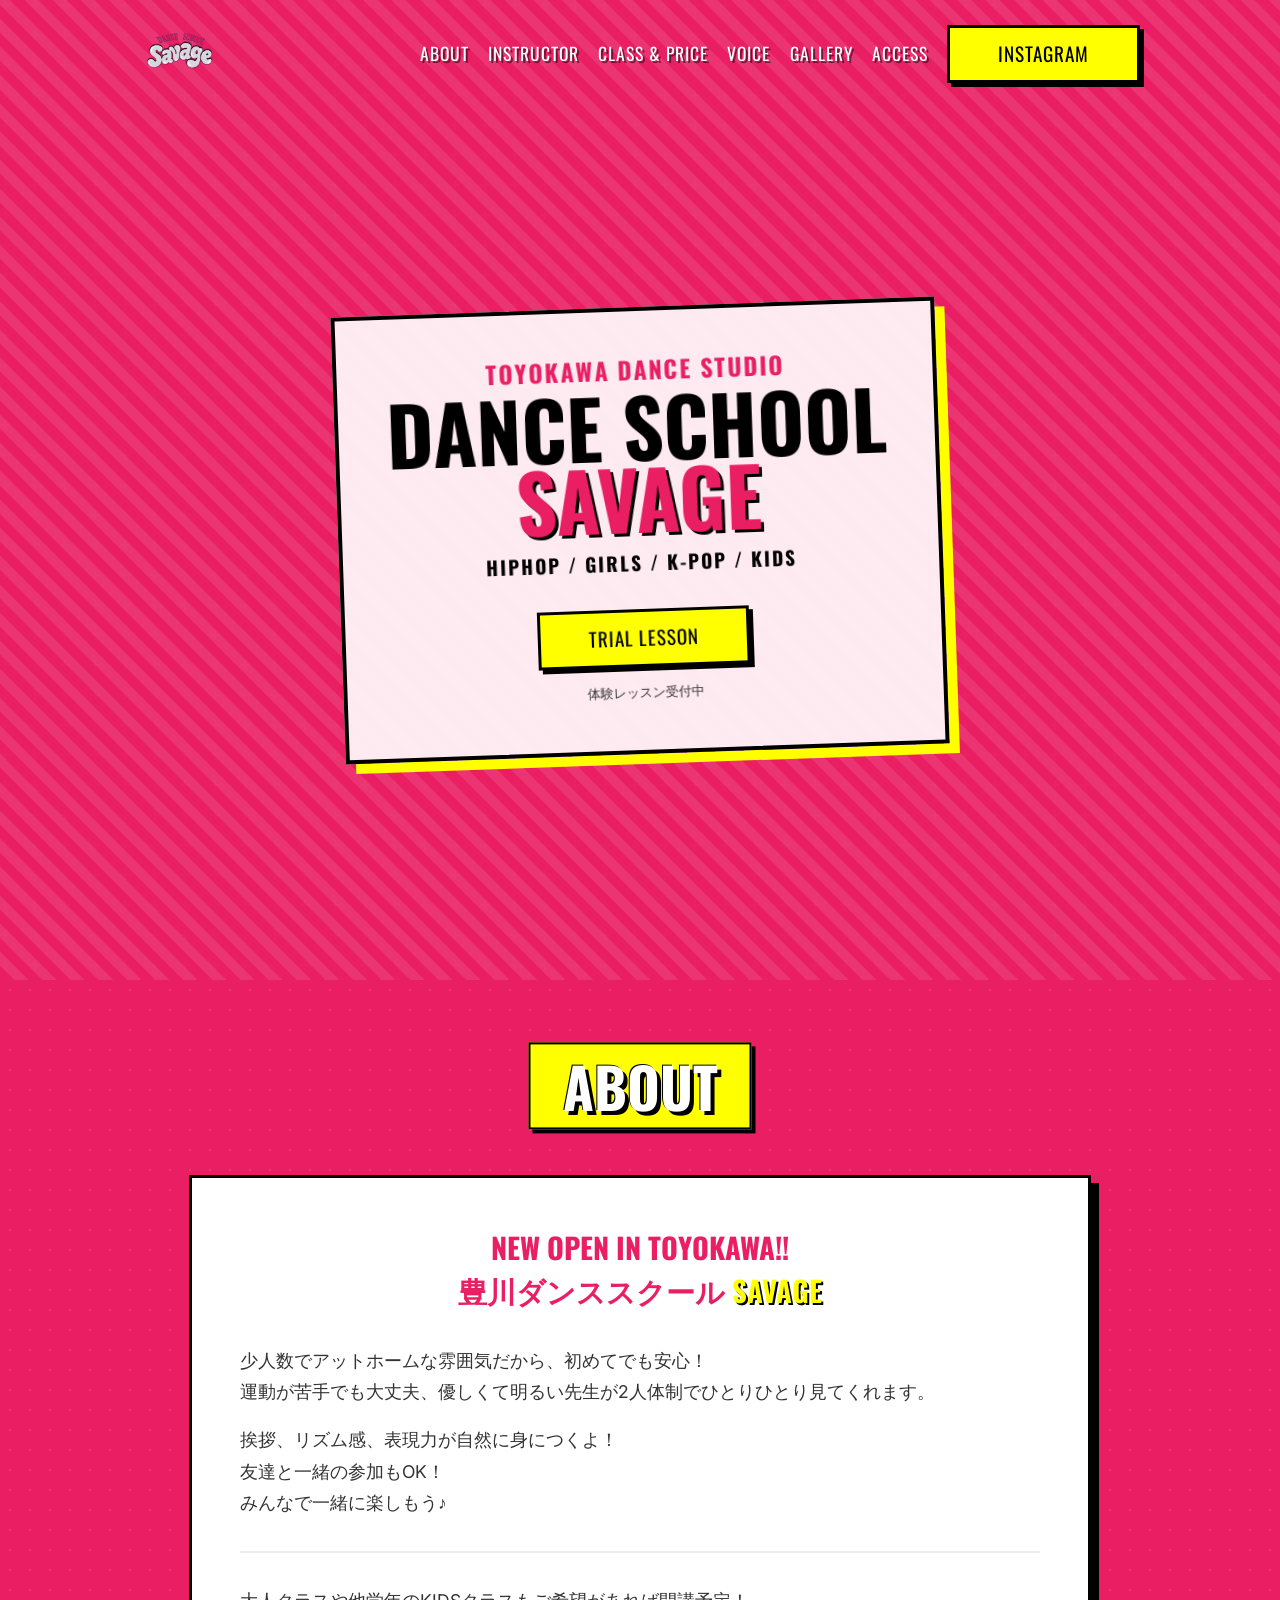
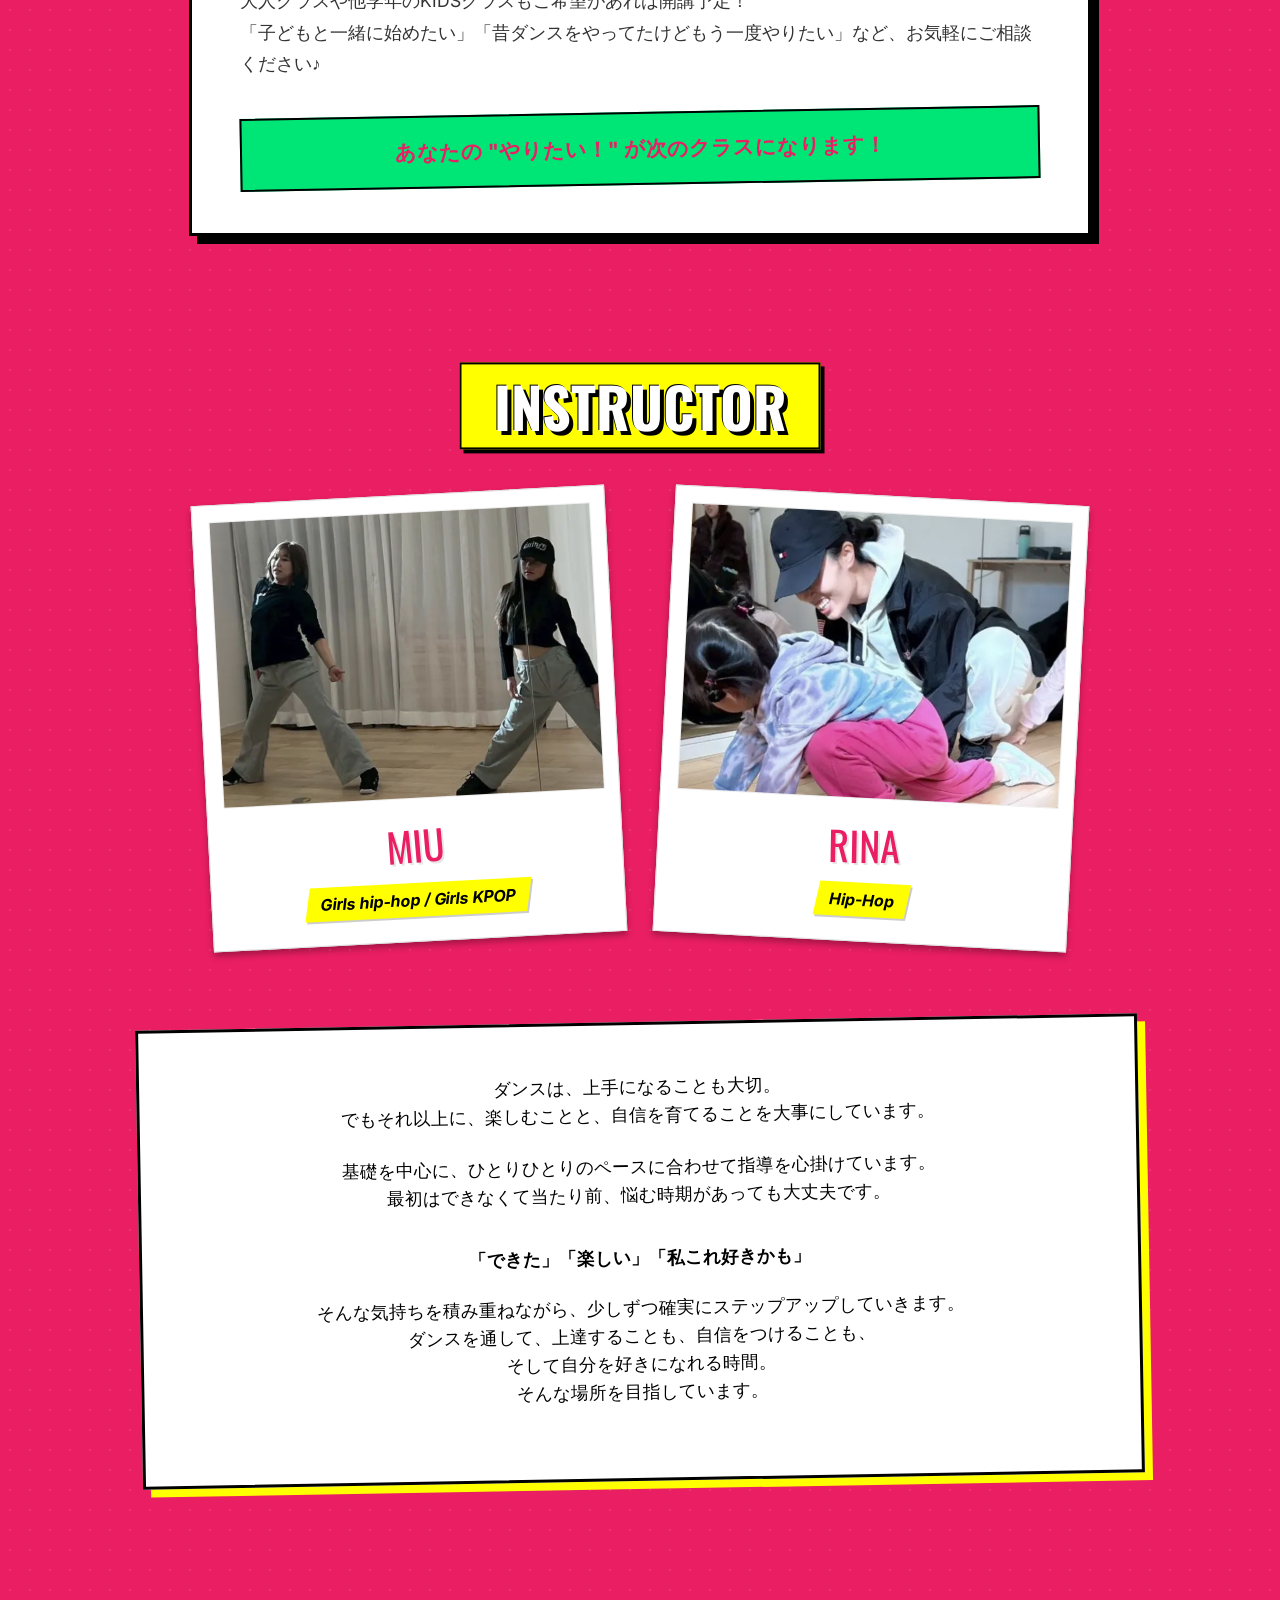
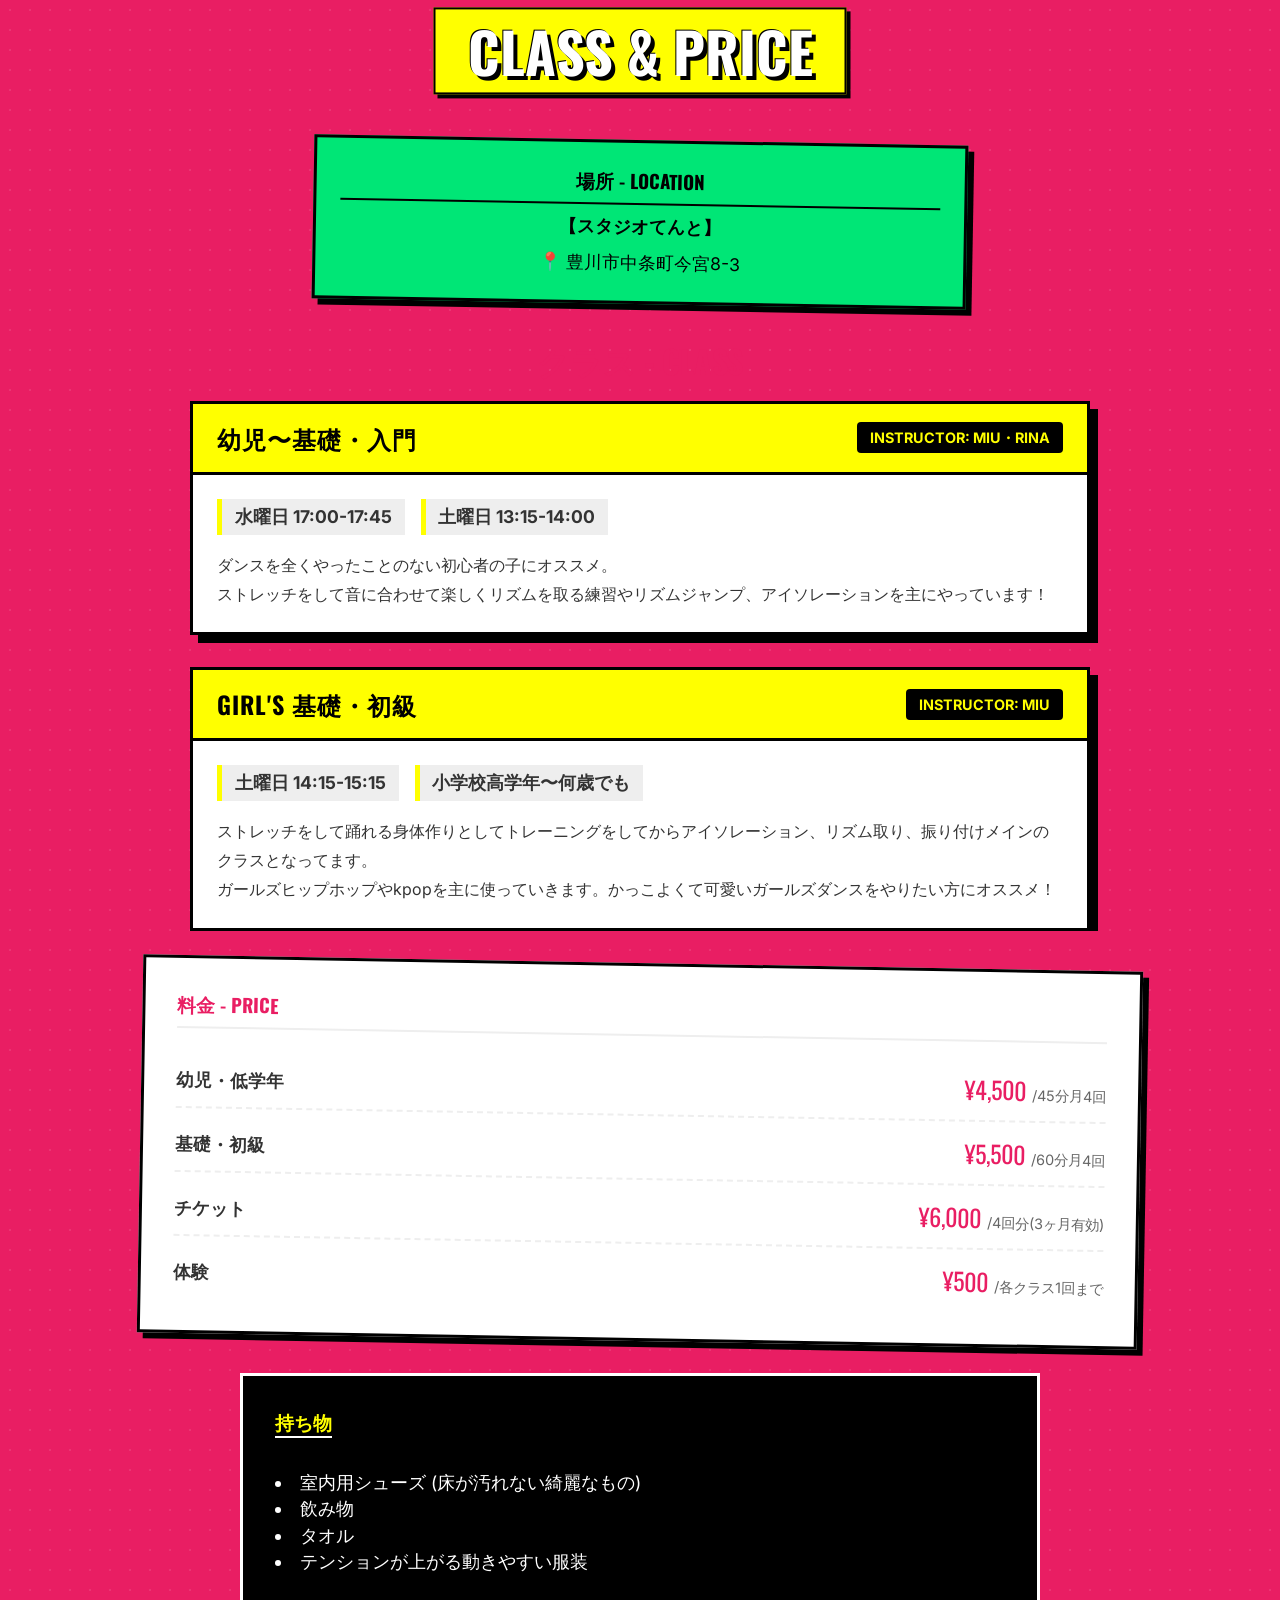
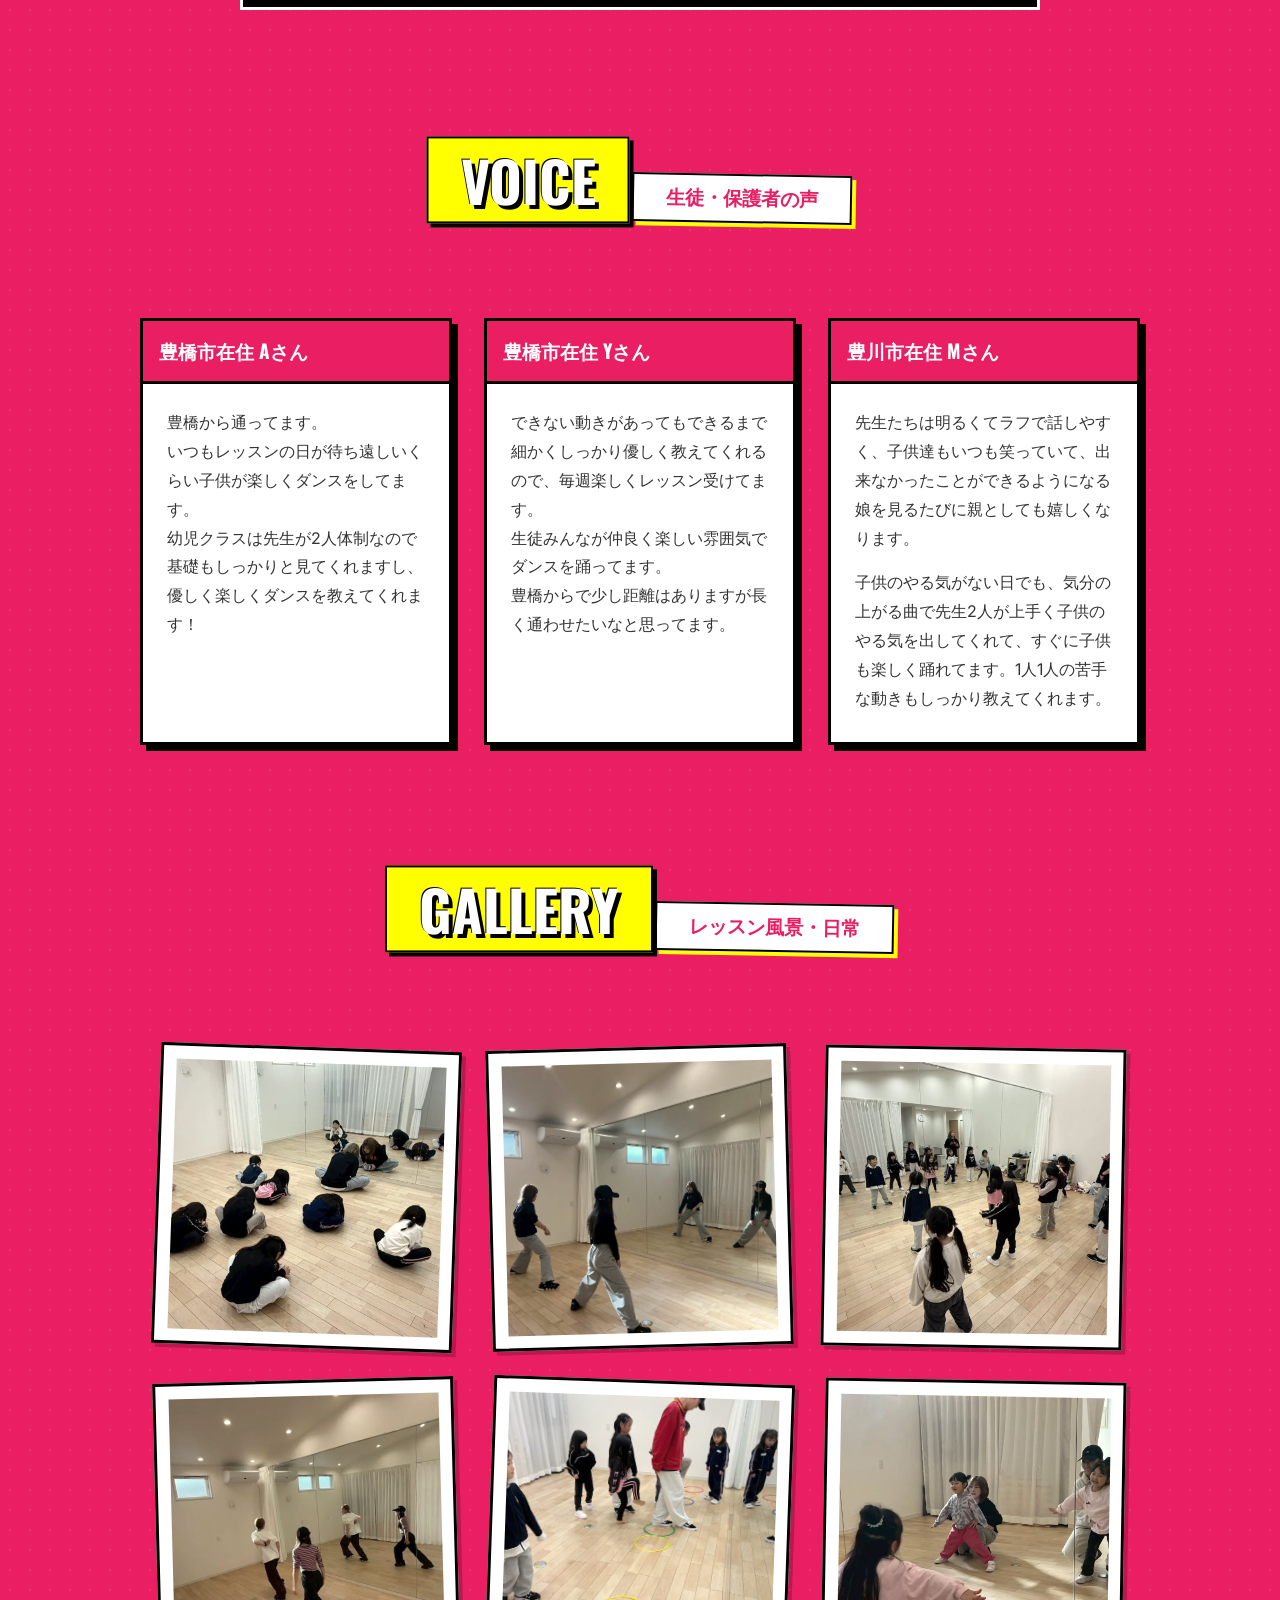
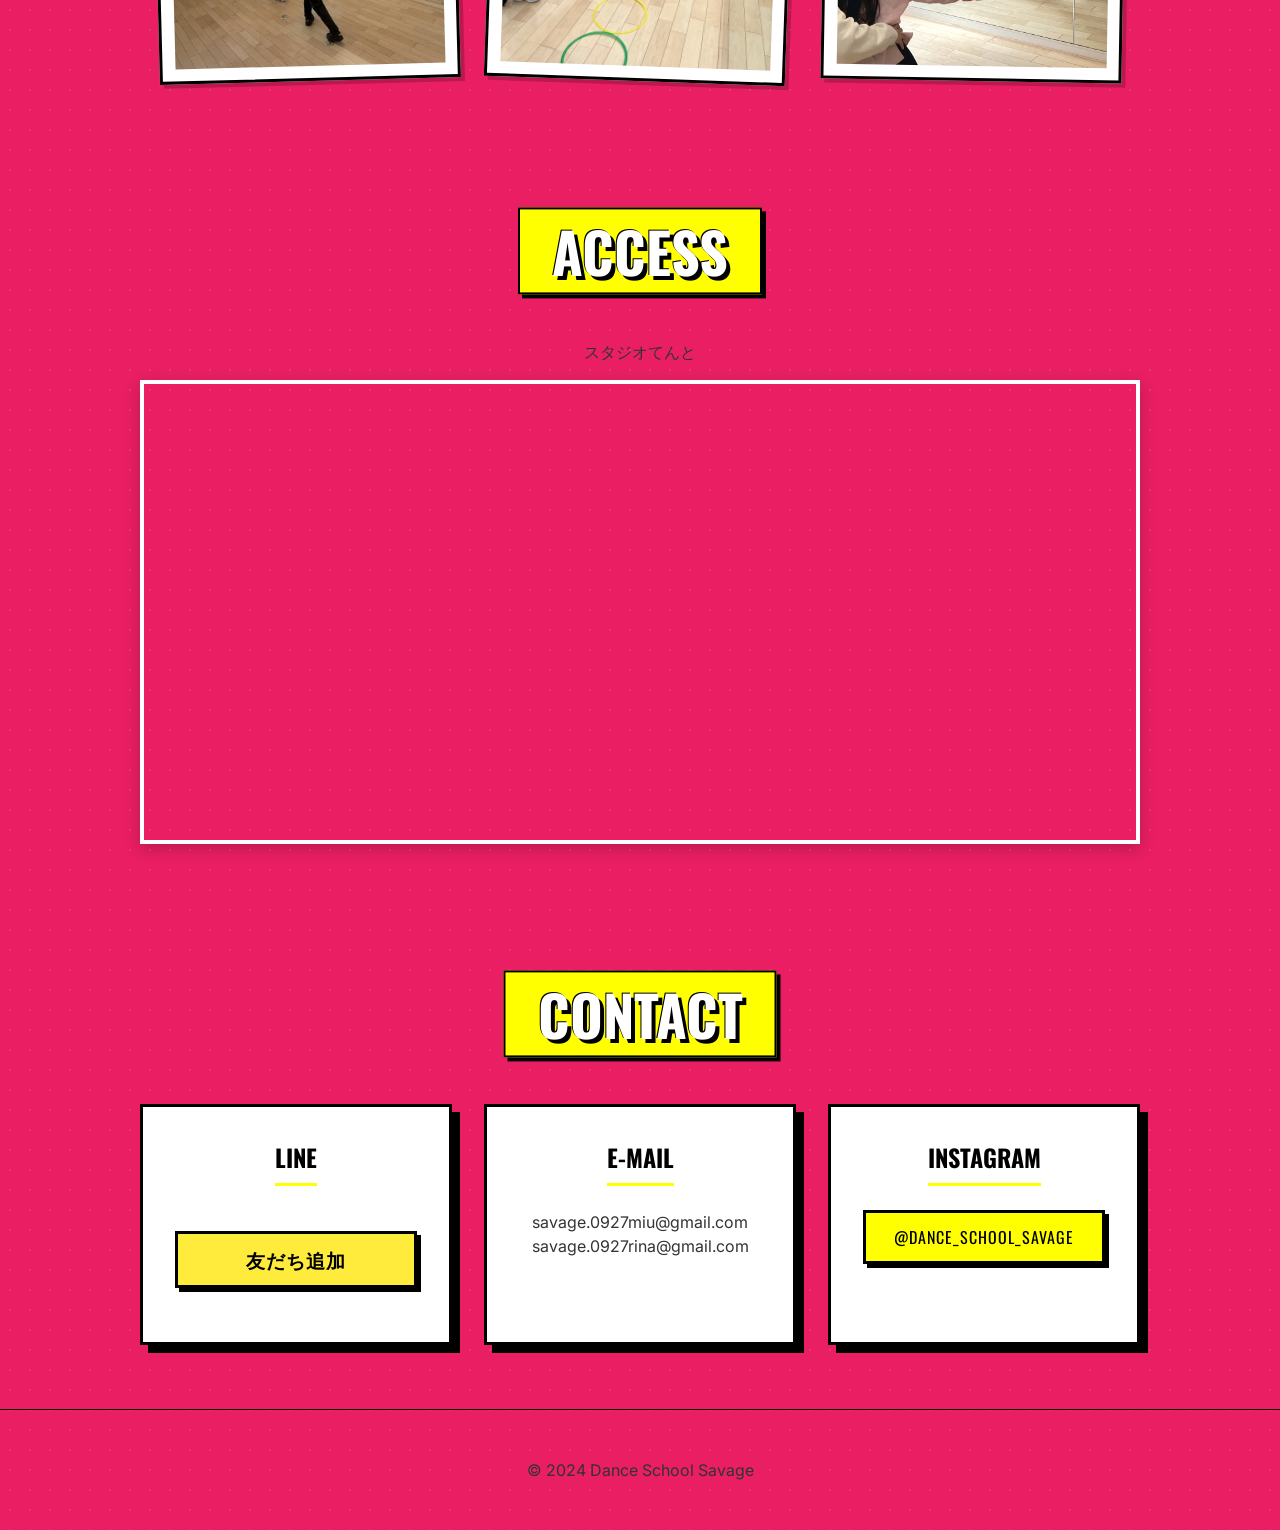
==== commit 22fd645c: "SEO対策2" ====
--- a/index.html
+++ b/index.html
@@ -4,8 +4,9 @@
 <head>
     <meta charset="UTF-8">
     <meta name="viewport" content="width=device-width, initial-scale=1.0">
-    <title>Dance School Savage | 豊川ダンススクール</title>
-    <meta name="description" content="豊川ダンススクール Savage - HIPHOP, Girls HIPHOP, K-pop. キッズからシニアまで、初心者大歓迎！入会金・年会費無料。">
+    <title>DANCE SCHOOL SAVAGE（ダンススクールサベージ）| 愛知県豊川市のダンススタジオ</title>
+    <meta name="description"
+        content="愛知県豊川市のダンススクール『DANCE SCHOOL SAVAGE』の公式サイトです。初心者から経験者まで、ヒップホップを中心に楽しく本格的なレッスンを行っています。見学・体験随時受付中！">
 
     <!-- Fonts -->
     <link rel="preconnect" href="https://fonts.googleapis.com">
@@ -14,8 +15,9 @@
         rel="stylesheet">
 
     <!-- SEO & OGP -->
+    <meta name="google-site-verification" content="b3TMKsaYJx2QkCSixz9eQc5o8T_miEV1jb1glv1vHKA" />
     <meta name="keywords" content="豊川, ダンススクール, キッズダンス, ヒップホップ, K-POP, 初心者歓迎, Savage">
-    <link rel="canonical" href="https://toyokawa-dance-savage.netlify.app/">
+    <link rel="canonical" href="https://dance-school-savage.netlify.app/">
     <link rel="icon" href="images/favicon.png" type="image/png">
     <link rel="apple-touch-icon" href="images/logo.png">
     <meta name="theme-color" content="#E91E63">
@@ -23,8 +25,8 @@
     <!-- Open Graph Protocol -->
     <meta property="og:title" content="Dance School Savage | 豊川ダンススクール">
     <meta property="og:type" content="website">
-    <meta property="og:url" content="https://toyokawa-dance-savage.netlify.app/">
-    <meta property="og:image" content="https://toyokawa-dance-savage.netlify.app/images/ogp.png">
+    <meta property="og:url" content="https://dance-school-savage.netlify.app/">
+    <meta property="og:image" content="https://dance-school-savage.netlify.app/images/ogp.png">
     <meta property="og:description" content="豊川市のダンススクールSavage（サベージ）。HIPHOP, K-popなど、初心者から経験者まで楽しく学べます。体験レッスン受付中！">
     <meta property="og:site_name" content="Dance School Savage">
 
@@ -32,16 +34,16 @@
     <meta name="twitter:card" content="summary_large_image">
     <meta name="twitter:title" content="Dance School Savage | 豊川ダンススクール">
     <meta name="twitter:description" content="豊川市のダンススクールSavage。初心者歓迎！入会金無料キャンペーン中。">
-    <meta name="twitter:image" content="https://toyokawa-dance-savage.netlify.app/images/ogp.png">
+    <meta name="twitter:image" content="https://dance-school-savage.netlify.app/images/ogp.png">
 
     <!-- Structured Data (JSON-LD) -->
     <script type="application/ld+json">
     {
       "@context": "https://schema.org",
-      "@type": "DanceSchool",
-      "name": "Dance School Savage",
-      "image": "https://toyokawa-dance-savage.netlify.app/images/ogp.png",
-      "url": "https://toyokawa-dance-savage.netlify.app/",
+      "@type": "SportsActivityLocation",
+      "name": "DANCE SCHOOL SAVAGE",
+      "image": "https://dance-school-savage.netlify.app/images/logo.webp",
+      "url": "https://dance-school-savage.netlify.app/",
       "telephone": "",
       "email": "savage.0927miu@gmail.com",
       "address": {
@@ -49,9 +51,10 @@
         "streetAddress": "中条町今宮8-3",
         "addressLocality": "豊川市",
         "addressRegion": "愛知県",
-        "postalCode": "",
+        "postalCode": "442-0818",
         "addressCountry": "JP"
       },
+      "description": "愛知県豊川市のダンススクール。ヒップホップを中心に初心者から経験者までレッスンを行っています。",
       "geo": {
         "@type": "GeoCoordinates",
         "latitude": 34.8385,
@@ -82,7 +85,7 @@
     <header class="header">
         <div class="container header-inner">
             <a href="#" class="logo">
-                <img src="images/logo.png" alt="Dance School Savage" height="60">
+                <img src="images/logo.webp" alt="DANCE SCHOOL SAVAGE ロゴ" height="60" loading="lazy">
             </a>
             <button class="mobile-menu-btn" aria-label="Toggle Menu">
                 <span></span><span></span><span></span>
@@ -107,8 +110,8 @@
         <section id="hero" class="hero">
             <div class="hero-bg"></div>
             <div class="container hero-content">
-                <p class="hero-tagline">TOYOKAWA DANCE STUDIO</p>
                 <h1 class="hero-title">
+                    <span class="hero-tagline" style="display:block; margin-bottom:0.5rem;">TOYOKAWA DANCE STUDIO</span>
                     DANCE SCHOOL<br>
                     <span class="text-stroke">SAVAGE</span>
                 </h1>
@@ -160,12 +163,12 @@
                 <div class="instructor-wrapper">
                     <div class="instructor-photos">
                         <div class="photo-card photo-1">
-                            <img src="images/instructor_01.png" alt="Lesson Scene 1">
+                            <img src="images/instructor_01.webp" alt="講師のMIU先生" loading="lazy">
                             <div class="photo-name">MIU</div>
                             <div class="photo-genre">Girls hip-hop / Girls KPOP</div>
                         </div>
                         <div class="photo-card photo-2">
-                            <img src="images/instructor_02.png" alt="Lesson Scene 2">
+                            <img src="images/instructor_02.webp" alt="講師のRINA先生" loading="lazy">
                             <div class="photo-name">RINA</div>
                             <div class="photo-genre">Hip-Hop</div>
                         </div>
@@ -346,22 +349,22 @@
 
                 <div class="gallery-grid">
                     <div class="gallery-item item-1">
-                        <img src="images/gallery-1.jpg" alt="Gallery Image 1">
+                        <img src="images/gallery-1.webp" alt="ヒップホップレッスンの様子" loading="lazy">
                     </div>
                     <div class="gallery-item item-2">
-                        <img src="images/gallery-2.jpg" alt="Gallery Image 2">
+                        <img src="images/gallery-2.webp" alt="ヒップホップレッスンの様子" loading="lazy">
                     </div>
                     <div class="gallery-item item-3">
-                        <img src="images/gallery-3.jpg" alt="Gallery Image 3">
+                        <img src="images/gallery-3.webp" alt="ヒップホップレッスンの様子" loading="lazy">
                     </div>
                     <div class="gallery-item item-4">
-                        <img src="images/gallery-4.jpg" alt="Gallery Image 4">
+                        <img src="images/gallery-4.webp" alt="ヒップホップレッスンの様子" loading="lazy">
                     </div>
                     <div class="gallery-item item-5">
-                        <img src="images/gallery-5.jpg" alt="Gallery Image 5">
+                        <img src="images/gallery-5.webp" alt="ヒップホップレッスンの様子" loading="lazy">
                     </div>
                     <div class="gallery-item item-6">
-                        <img src="images/gallery-6.jpg" alt="Gallery Image 6">
+                        <img src="images/gallery-6.webp" alt="ヒップホップレッスンの様子" loading="lazy">
                     </div>
                 </div>
             </div>
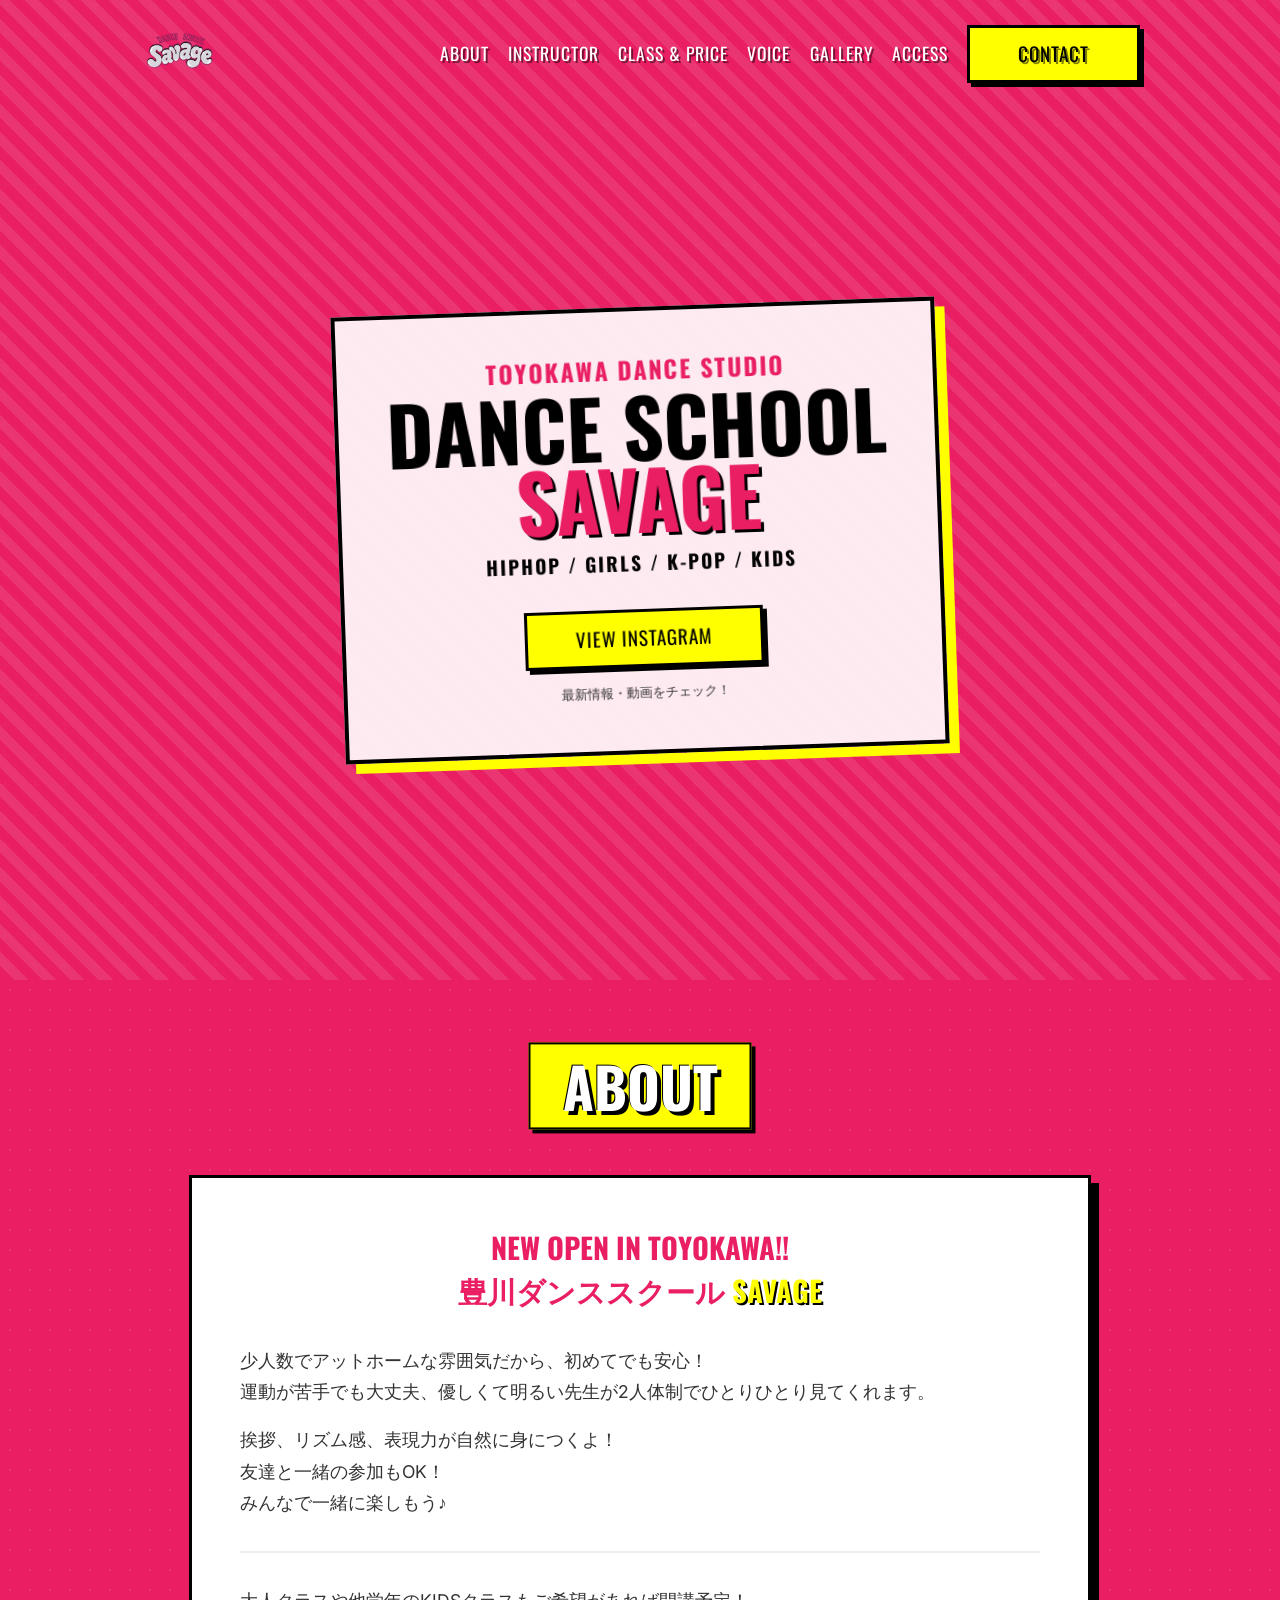
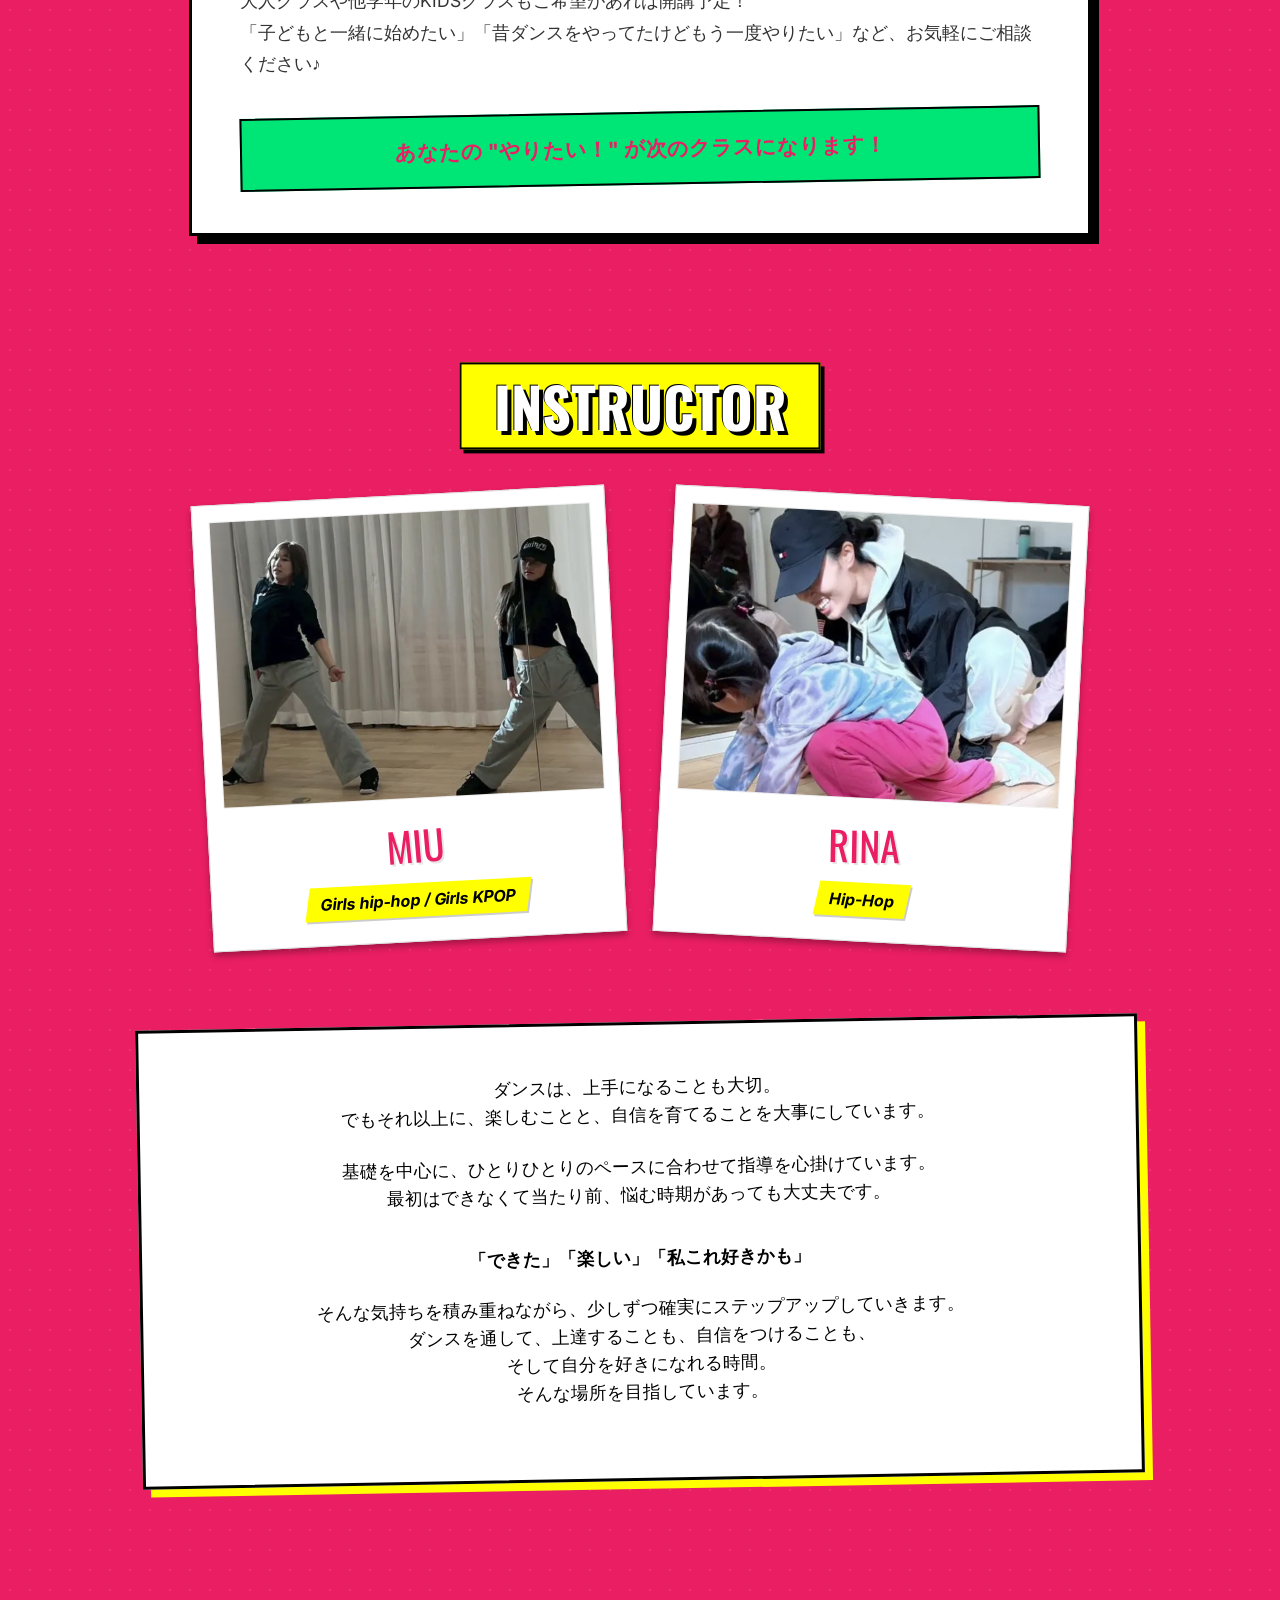
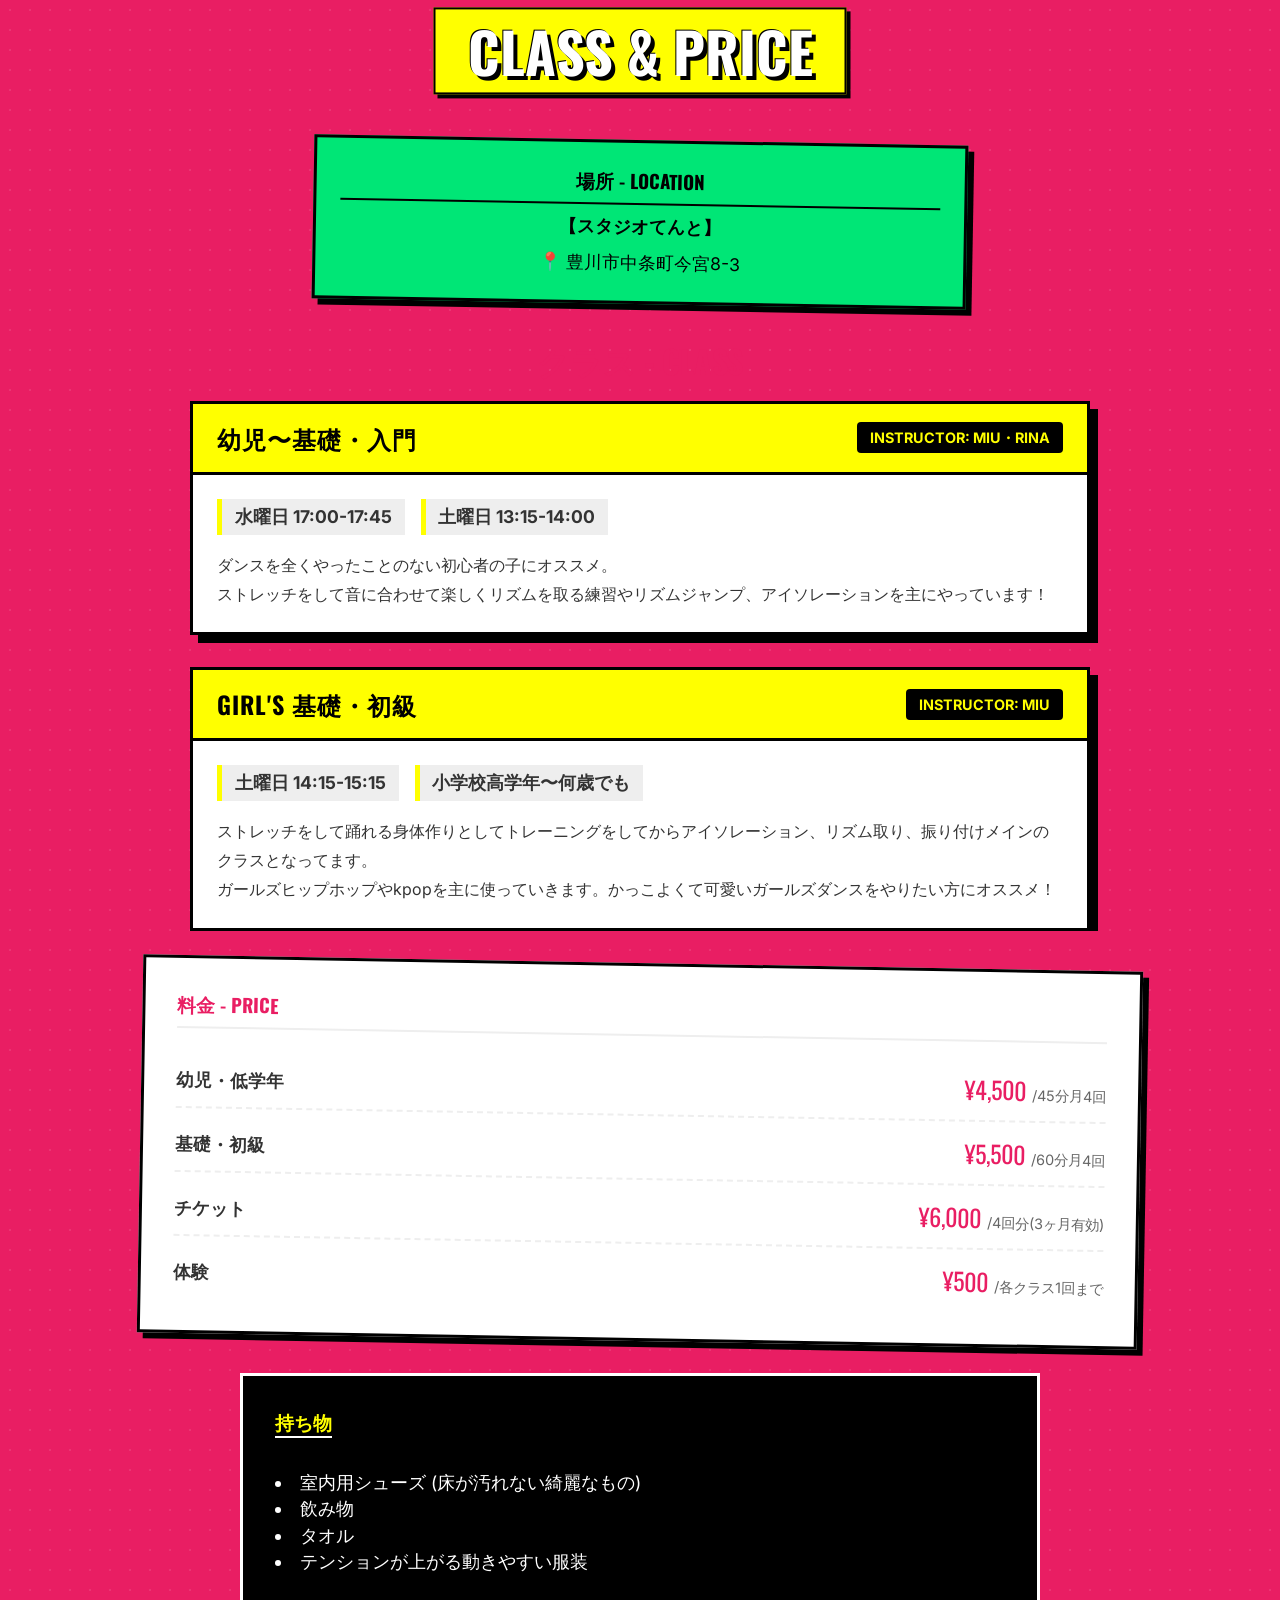
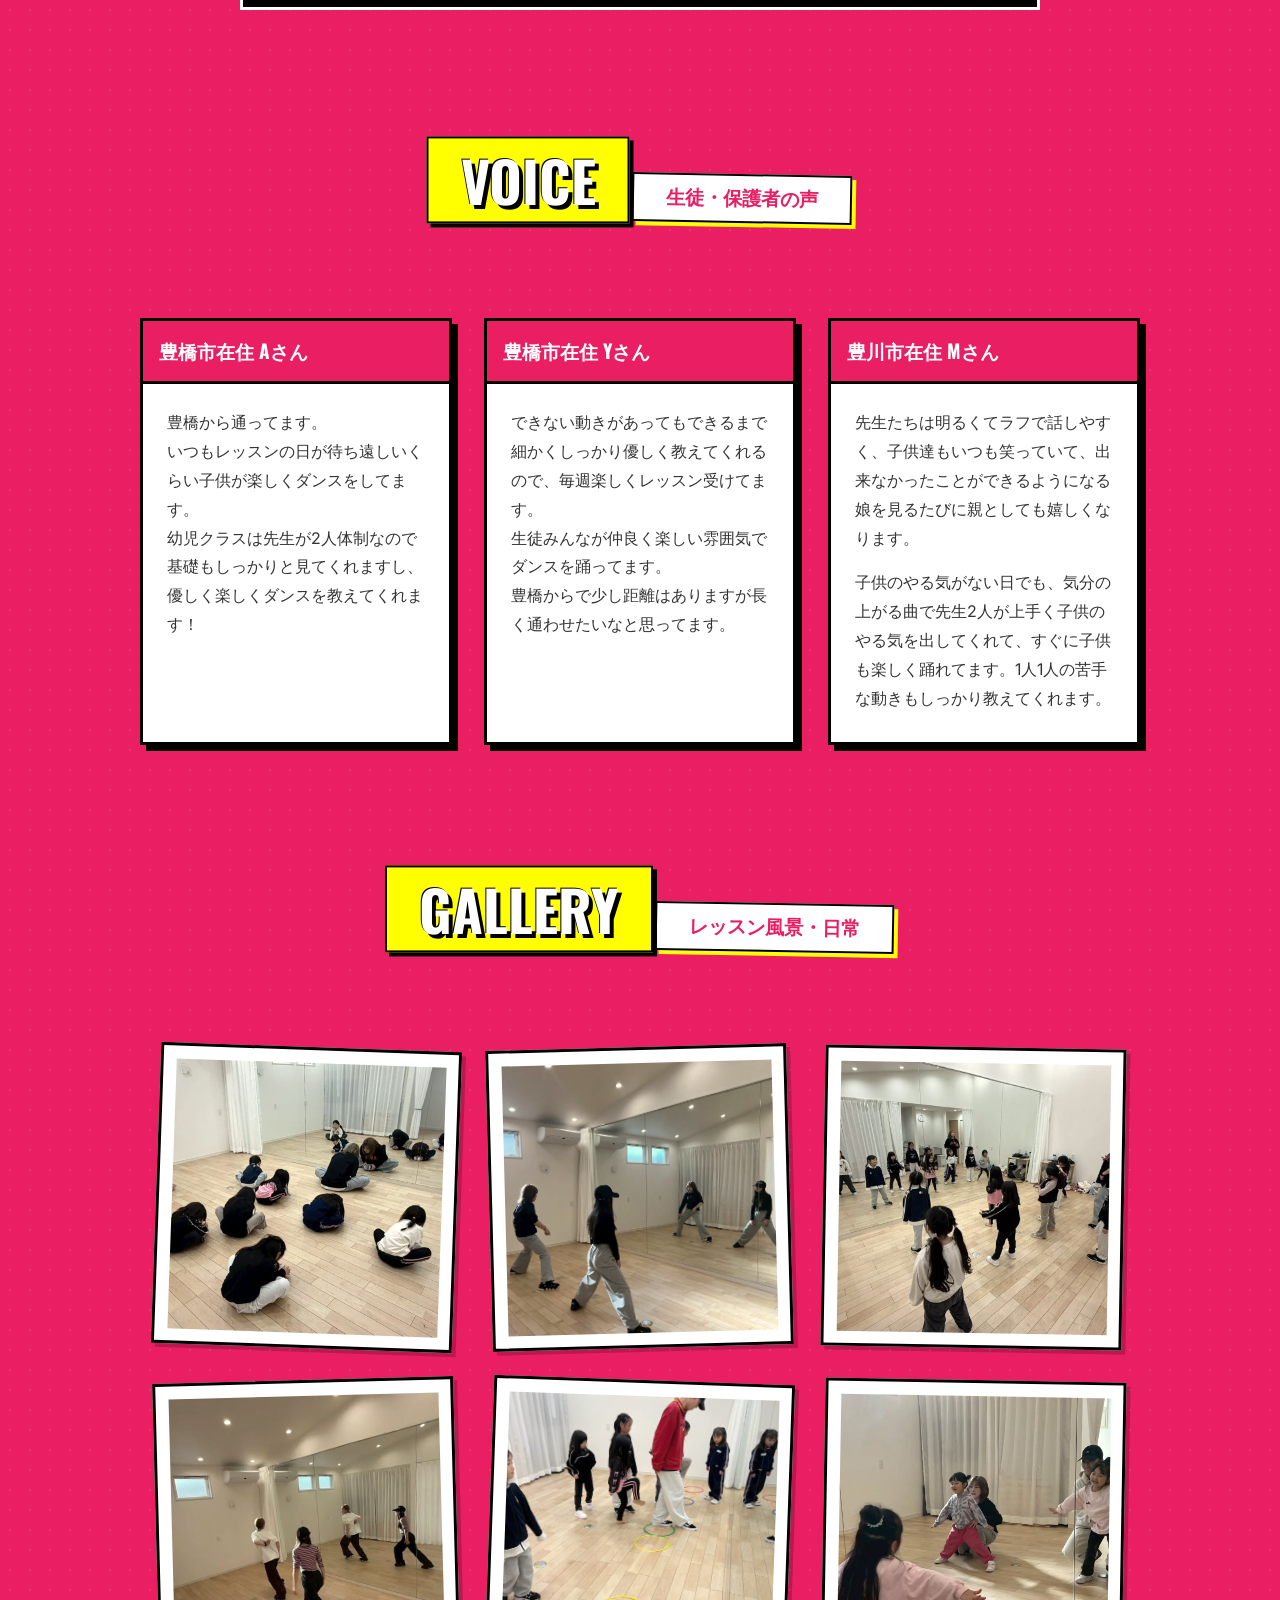
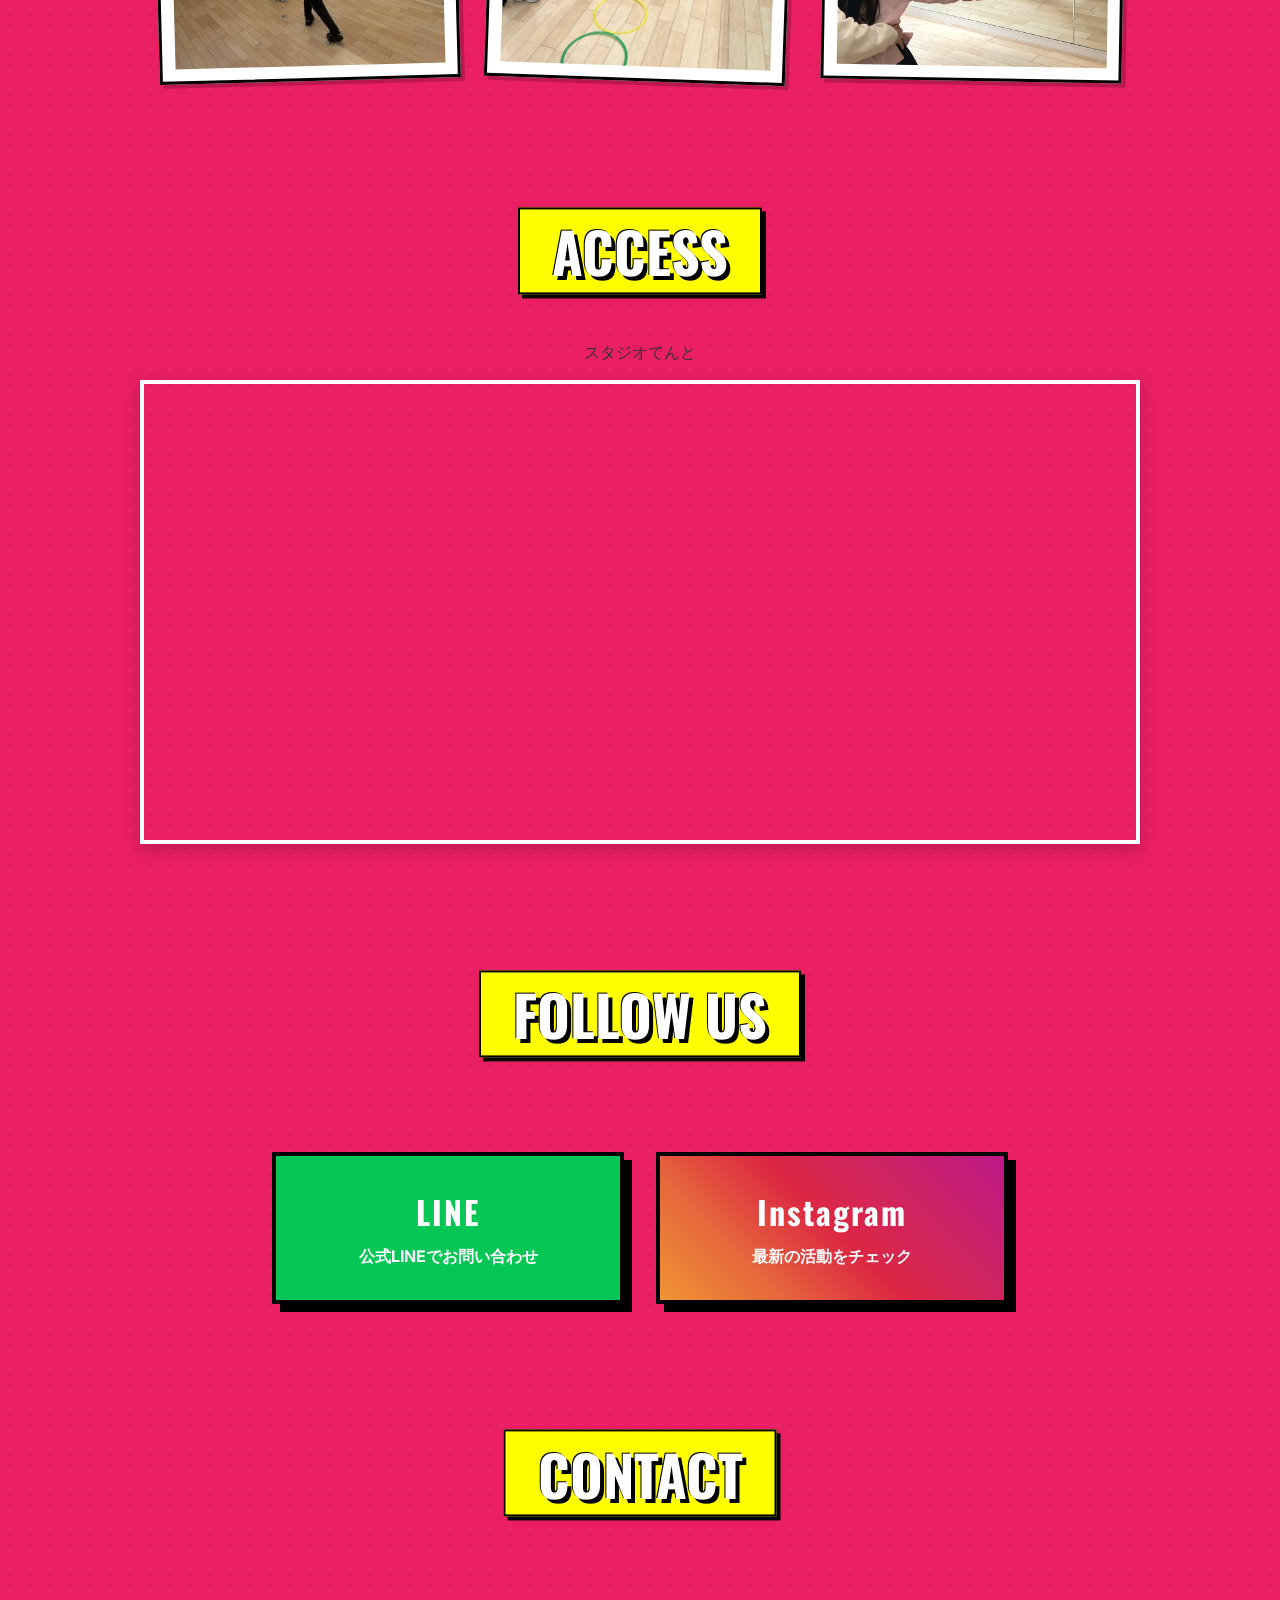
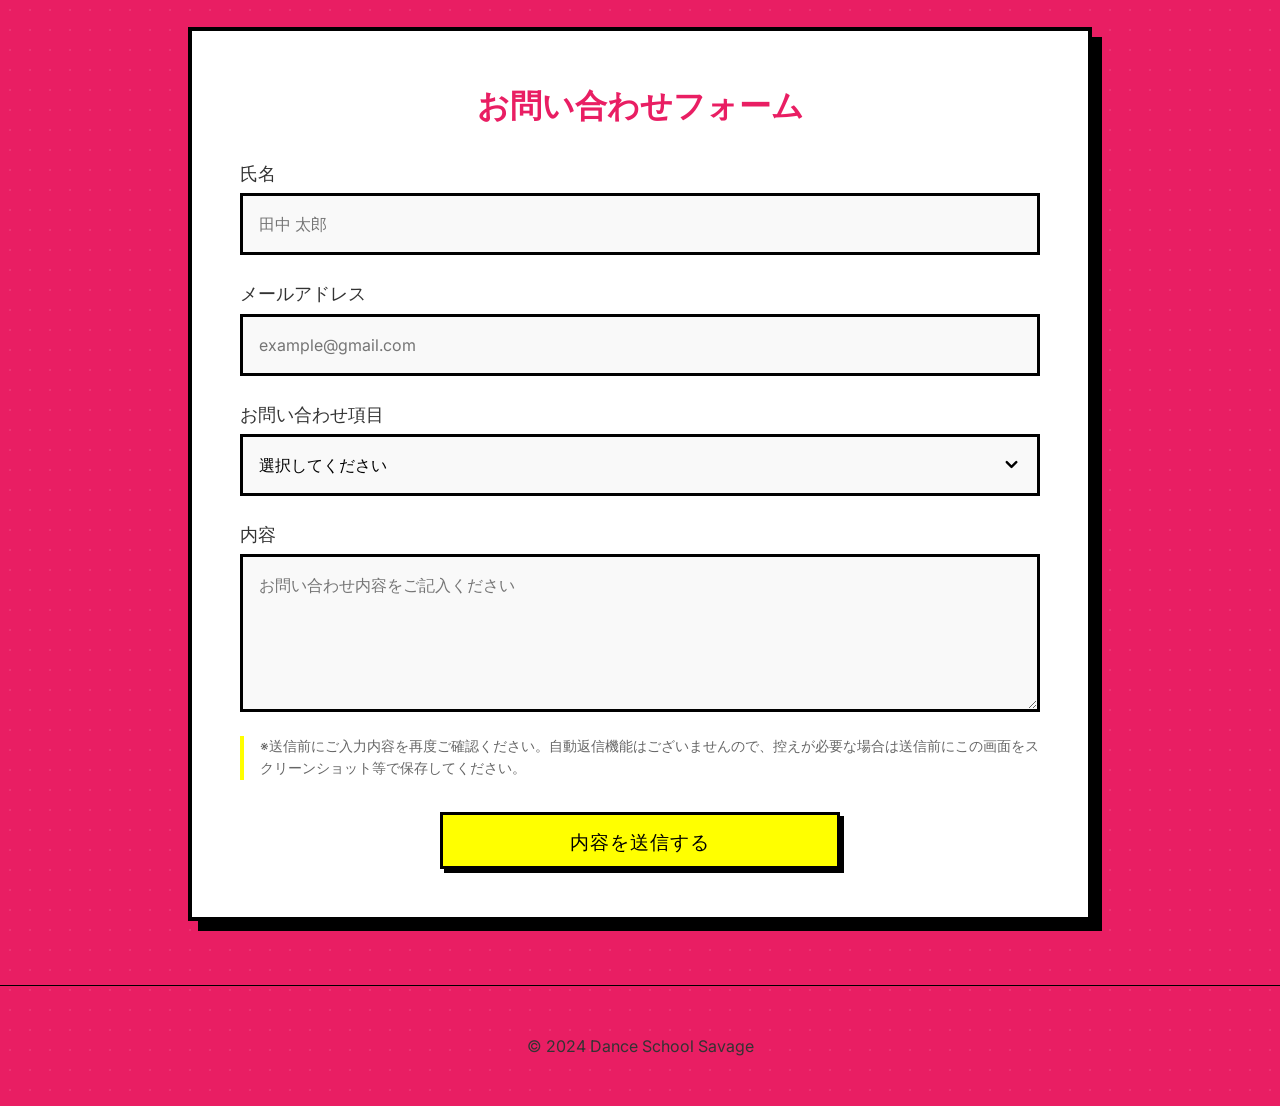
==== commit 6919dcff: "ファビコン修正、お問い合わせフォーム設置" ====
--- a/index.html
+++ b/index.html
@@ -19,7 +19,7 @@
     <meta name="keywords" content="豊川, ダンススクール, キッズダンス, ヒップホップ, K-POP, 初心者歓迎, Savage">
     <link rel="canonical" href="https://dance-school-savage.netlify.app/">
     <link rel="icon" href="images/favicon.png" type="image/png">
-    <link rel="apple-touch-icon" href="images/logo.png">
+    <link rel="apple-touch-icon" href="images/favicon.webp">
     <meta name="theme-color" content="#E91E63">
 
     <!-- Open Graph Protocol -->
@@ -98,8 +98,7 @@
                     <li><a href="#voice" class="nav-link">Voice</a></li>
                     <li><a href="#gallery" class="nav-link">Gallery</a></li>
                     <li><a href="#access" class="nav-link">Access</a></li>
-                    <li><a href="https://www.instagram.com/dance_school_savage/" target="_blank"
-                            class="btn btn-sm">Instagram</a></li>
+                    <li><a href="#contact" class="nav-link btn btn-sm">Contact</a></li>
                 </ul>
             </nav>
         </div>
@@ -118,8 +117,8 @@
                 <p class="hero-sub">HIPHOP / GIRLS / K-POP / KIDS</p>
                 <div class="hero-cta">
                     <a href="https://www.instagram.com/dance_school_savage/" target="_blank" class="btn btn-filled">
-                        TRIAL LESSON</a>
-                    <p class="hero-note">体験レッスン受付中</p>
+                        View Instagram</a>
+                    <p class="hero-note">最新情報・動画をチェック！</p>
                 </div>
             </div>
         </section>
@@ -388,38 +387,67 @@
             </div>
         </section>
 
+        <!-- SNS Section -->
+        <section id="sns" class="section">
+            <div class="container text-center">
+                <h2 class="section-title">Follow Us</h2>
+                <div class="sns-container">
+                    <a href="https://line.me/R/ti/p/@vok8116a?oat_content=url&ts=09081530" target="_blank" class="sns-card line">
+                        <span class="sns-icon">LINE</span>
+                        <span class="sns-text">公式LINEでお問い合わせ</span>
+                    </a>
+                    <a href="https://www.instagram.com/dance_school_savage/" target="_blank" class="sns-card instagram">
+                        <span class="sns-icon">Instagram</span>
+                        <span class="sns-text">最新の活動をチェック</span>
+                    </a>
+                </div>
+            </div>
+        </section>
+
         <!-- Contact Section -->
         <section id="contact" class="section">
             <div class="container text-center">
                 <h2 class="section-title">Contact</h2>
-                <div class="contact-wrapper">
-                    <!-- LINE -->
-                    <div class="contact-card line-card">
-                        <h3>LINE</h3>
-                        <div class="line-content">
-                            <a href="https://line.me/R/ti/p/@vok8116a?oat_content=url&ts=09081530" target="_blank"
-                                class="btn btn-line-friend">
-                                友だち追加
-                            </a>
-                        </div>
-                    </div>
-
-                    <!-- Email -->
-                    <div class="contact-card email-card">
-                        <h3>E-MAIL</h3>
-                        <div class="email-list">
-                            <a href="mailto:savage.0927miu@gmail.com">savage.0927miu@gmail.com</a>
-                            <a href="mailto:savage.0927rina@gmail.com">savage.0927rina@gmail.com</a>
-                        </div>
-                    </div>
-
-                    <!-- Instagram -->
-                    <div class="contact-card insta-card">
-                        <h3>INSTAGRAM</h3>
-                        <a href="https://www.instagram.com/dance_school_savage/" target="_blank" class="btn btn-filled">
-                            @dance_school_savage
-                        </a>
-                    </div>
+                
+                <div class="contact-form-container">
+                    <h3 class="contact-form-title">お問い合わせフォーム</h3>
+                    <form name="contact" method="POST" data-netlify="true" action="/thanks.html">
+                        <input type="hidden" name="form-name" value="contact" />
+                        
+                        <div class="form-group">
+                            <label for="name">氏名</label>
+                            <input type="text" id="name" name="name" class="form-control" placeholder="田中 太郎" required>
+                        </div>
+
+                        <div class="form-group">
+                            <label for="email">メールアドレス</label>
+                            <input type="email" id="email" name="email" class="form-control" placeholder="example@gmail.com" required>
+                        </div>
+
+                        <div class="form-group">
+                            <label for="inquiry-type">お問い合わせ項目</label>
+                            <select id="inquiry-type" name="inquiry-type" class="form-control" required>
+                                <option value="" disabled selected>選択してください</option>
+                                <option value="体験レッスンのお申し込み">体験レッスンのお申し込み</option>
+                                <option value="入会について">入会について</option>
+                                <option value="イベント出演の依頼">イベント出演の依頼</option>
+                                <option value="その他">その他</option>
+                            </select>
+                        </div>
+
+                        <div class="form-group">
+                            <label for="message">内容</label>
+                            <textarea id="message" name="message" rows="5" class="form-control" placeholder="お問い合わせ内容をご記入ください" required></textarea>
+                        </div>
+
+                        <p class="form-note">
+                            ※送信前にご入力内容を再度ご確認ください。自動返信機能はございませんので、控えが必要な場合は送信前にこの画面をスクリーンショット等で保存してください。
+                        </p>
+
+                        <div class="form-btn-wrapper">
+                            <button type="submit" class="btn btn-filled">内容を送信する</button>
+                        </div>
+                    </form>
                 </div>
             </div>
         </section>
--- a/css/style.css
+++ b/css/style.css
@@ -1325,4 +1325,178 @@
     .voice-card {
         margin-bottom: 0;
     }
+}
+
+/* Contact Form Styles */
+.contact-form-container {
+    max-width: 800px;
+    margin: 4rem auto 0;
+    background: #fff;
+    padding: 3rem;
+    border: 4px solid #000;
+    box-shadow: 10px 10px 0px #000;
+    text-align: left;
+}
+
+.contact-form-title {
+    font-family: var(--font-heading);
+    font-size: 2rem;
+    margin-bottom: 2rem;
+    text-align: center;
+    color: var(--color-bg);
+}
+
+.form-group {
+    margin-bottom: 1.5rem;
+}
+
+.form-group label {
+    display: block;
+    font-family: var(--font-heading);
+    font-size: 1.1rem;
+    margin-bottom: 0.5rem;
+    text-transform: uppercase;
+}
+
+.form-control {
+    width: 100%;
+    padding: 1rem;
+    font-family: var(--font-body);
+    font-size: 1rem;
+    border: 3px solid #000;
+    background: #f9f9f9;
+    transition: all 0.2s;
+    border-radius: 0;
+    display: block;
+    box-sizing: border-box;
+}
+
+.form-control:focus {
+    outline: none;
+    background: #fff;
+    box-shadow: 4px 4px 0px var(--color-primary);
+    transform: translate(-2px, -2px);
+}
+
+select.form-control {
+    appearance: none;
+    background-image: url("data:image/svg+xml,%3Csvg xmlns='http://www.w3.org/2000/svg' width='24' height='24' viewBox='0 0 24 24' fill='none' stroke='black' stroke-width='3' stroke-linecap='round' stroke-linejoin='round'%3E%3Cpolyline points='6 9 12 15 18 9'%3E%3C/polyline%3E%3C/svg%3E");
+    background-repeat: no-repeat;
+    background-position: right 1rem center;
+    background-size: 1.2rem;
+    padding-right: 3rem;
+}
+
+.form-note {
+    font-size: 0.85rem;
+    color: #666;
+    margin-bottom: 1.5rem;
+    line-height: 1.6;
+    border-left: 4px solid var(--color-primary);
+    padding-left: 1rem;
+}
+
+.form-btn-wrapper {
+    text-align: center;
+    margin-top: 2rem;
+}
+
+.form-btn-wrapper .btn {
+    width: 100%;
+    max-width: 400px;
+}
+
+@media (max-width: 768px) {
+    .contact-form-container {
+        padding: 2rem 1.5rem;
+        margin-top: 3rem;
+        width: 100%;
+        box-sizing: border-box;
+    }
+}
+
+/* SNS Section Styles */
+.sns-container {
+    display: flex;
+    justify-content: center;
+    gap: 2rem;
+    margin-top: 3rem;
+    flex-wrap: wrap;
+}
+
+.sns-card {
+    display: flex;
+    flex-direction: column;
+    align-items: center;
+    padding: 2rem;
+    border: 4px solid #000;
+    box-shadow: 8px 8px 0 #000;
+    transition: all 0.2s ease;
+    text-decoration: none;
+    color: #fff;
+    width: 280px;
+    text-align: center;
+}
+
+.sns-card:hover {
+    transform: translate(-4px, -4px);
+    box-shadow: 12px 12px 0 #000;
+}
+
+.sns-card.line {
+    background-color: #06C755;
+}
+
+.sns-card.instagram {
+    background: linear-gradient(45deg, #f09433 0%, #e6683c 25%, #dc2743 50%, #cc2366 75%, #bc1888 100%);
+}
+
+.sns-icon {
+    font-family: var(--font-heading);
+    font-size: 2rem;
+    font-weight: 700;
+    margin-bottom: 0.5rem;
+    letter-spacing: 2px;
+}
+
+.sns-text {
+    font-size: 1rem;
+    font-weight: 700;
+}
+
+.contact-email {
+    margin-top: 4rem;
+    font-family: var(--font-heading);
+}
+
+.contact-email p {
+    font-size: 1.2rem;
+    margin-bottom: 0.5rem;
+    color: #fff;
+    text-shadow: 2px 2px 0 #000;
+}
+
+.email-links {
+    display: flex;
+    flex-direction: column;
+    gap: 0.5rem;
+}
+
+.email-links a {
+    color: #fff;
+    font-size: 1.1rem;
+    text-decoration: underline;
+}
+
+.section-alt {
+    padding-bottom: var(--spacing-xl);
+}
+
+
+@media (max-width: 768px) {
+    .sns-card {
+        width: 100%;
+        max-width: 400px;
+        padding: 1.5rem;
+    }
 }
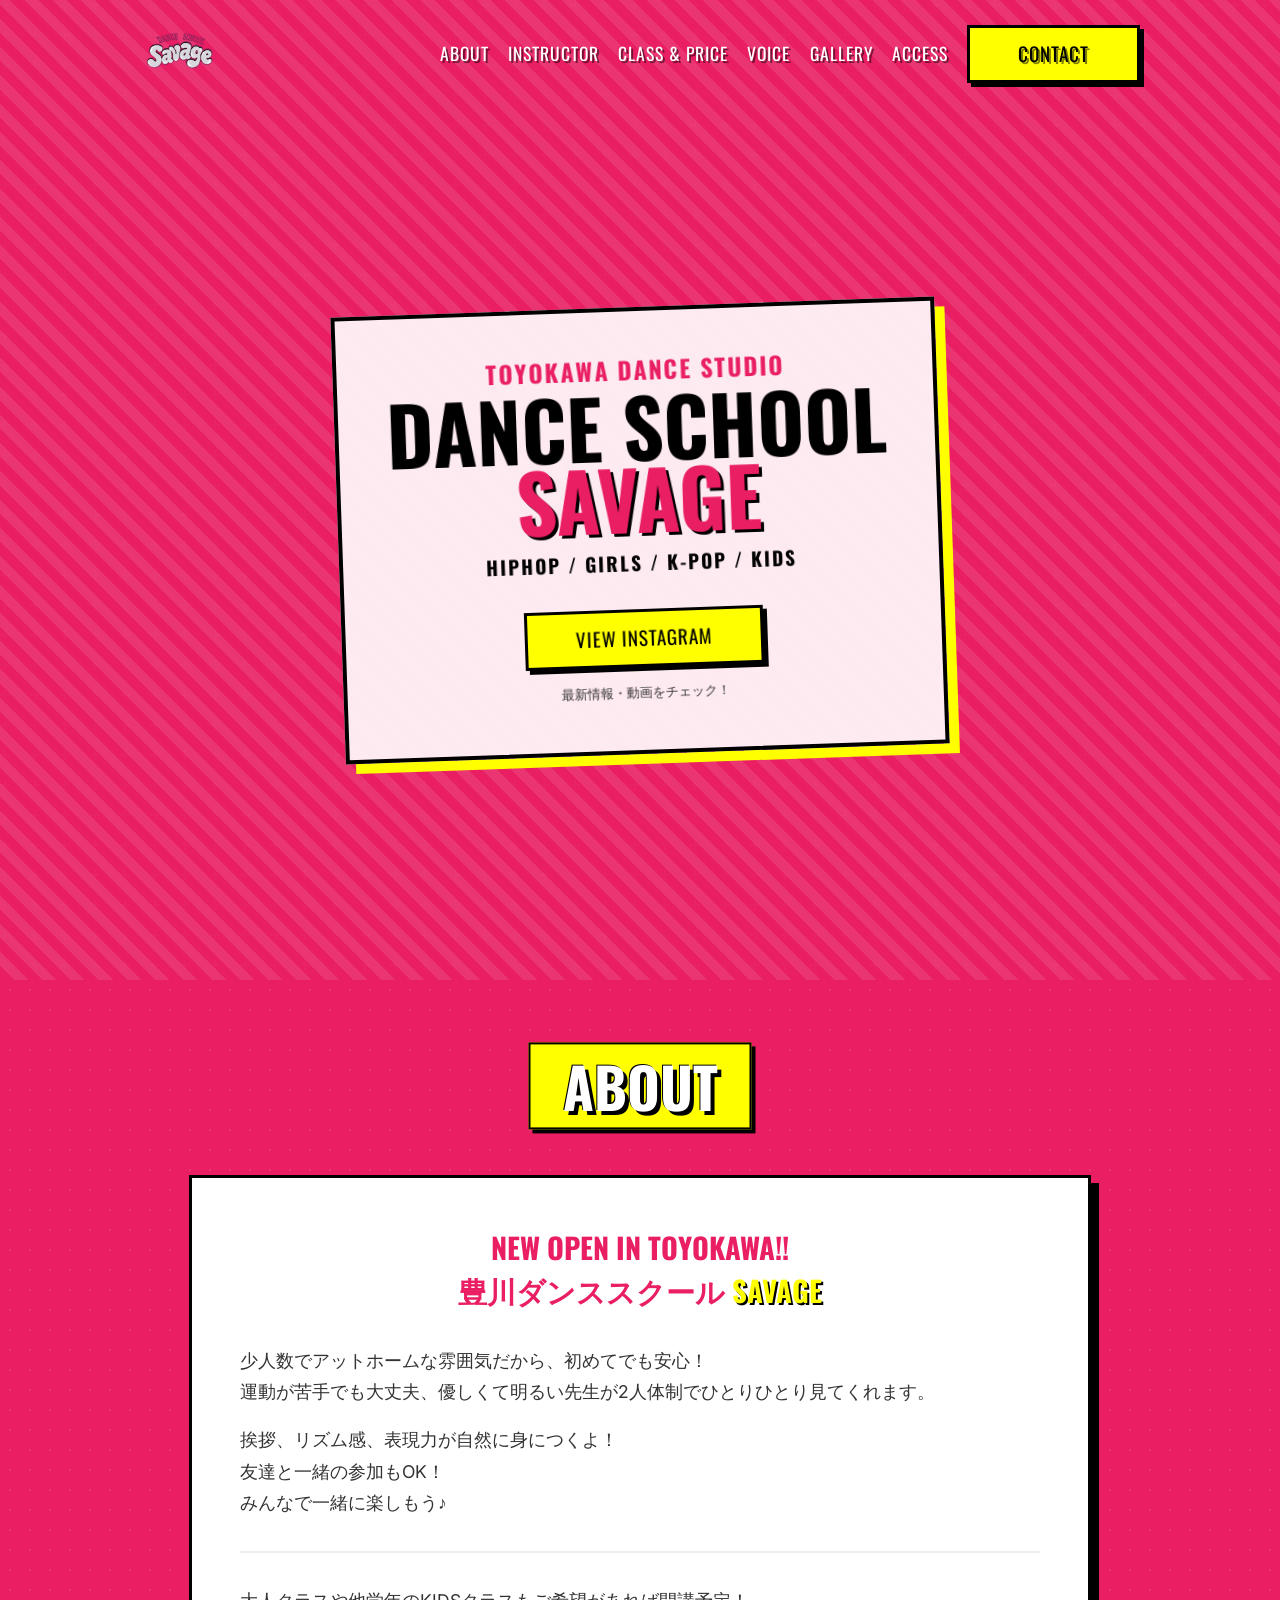
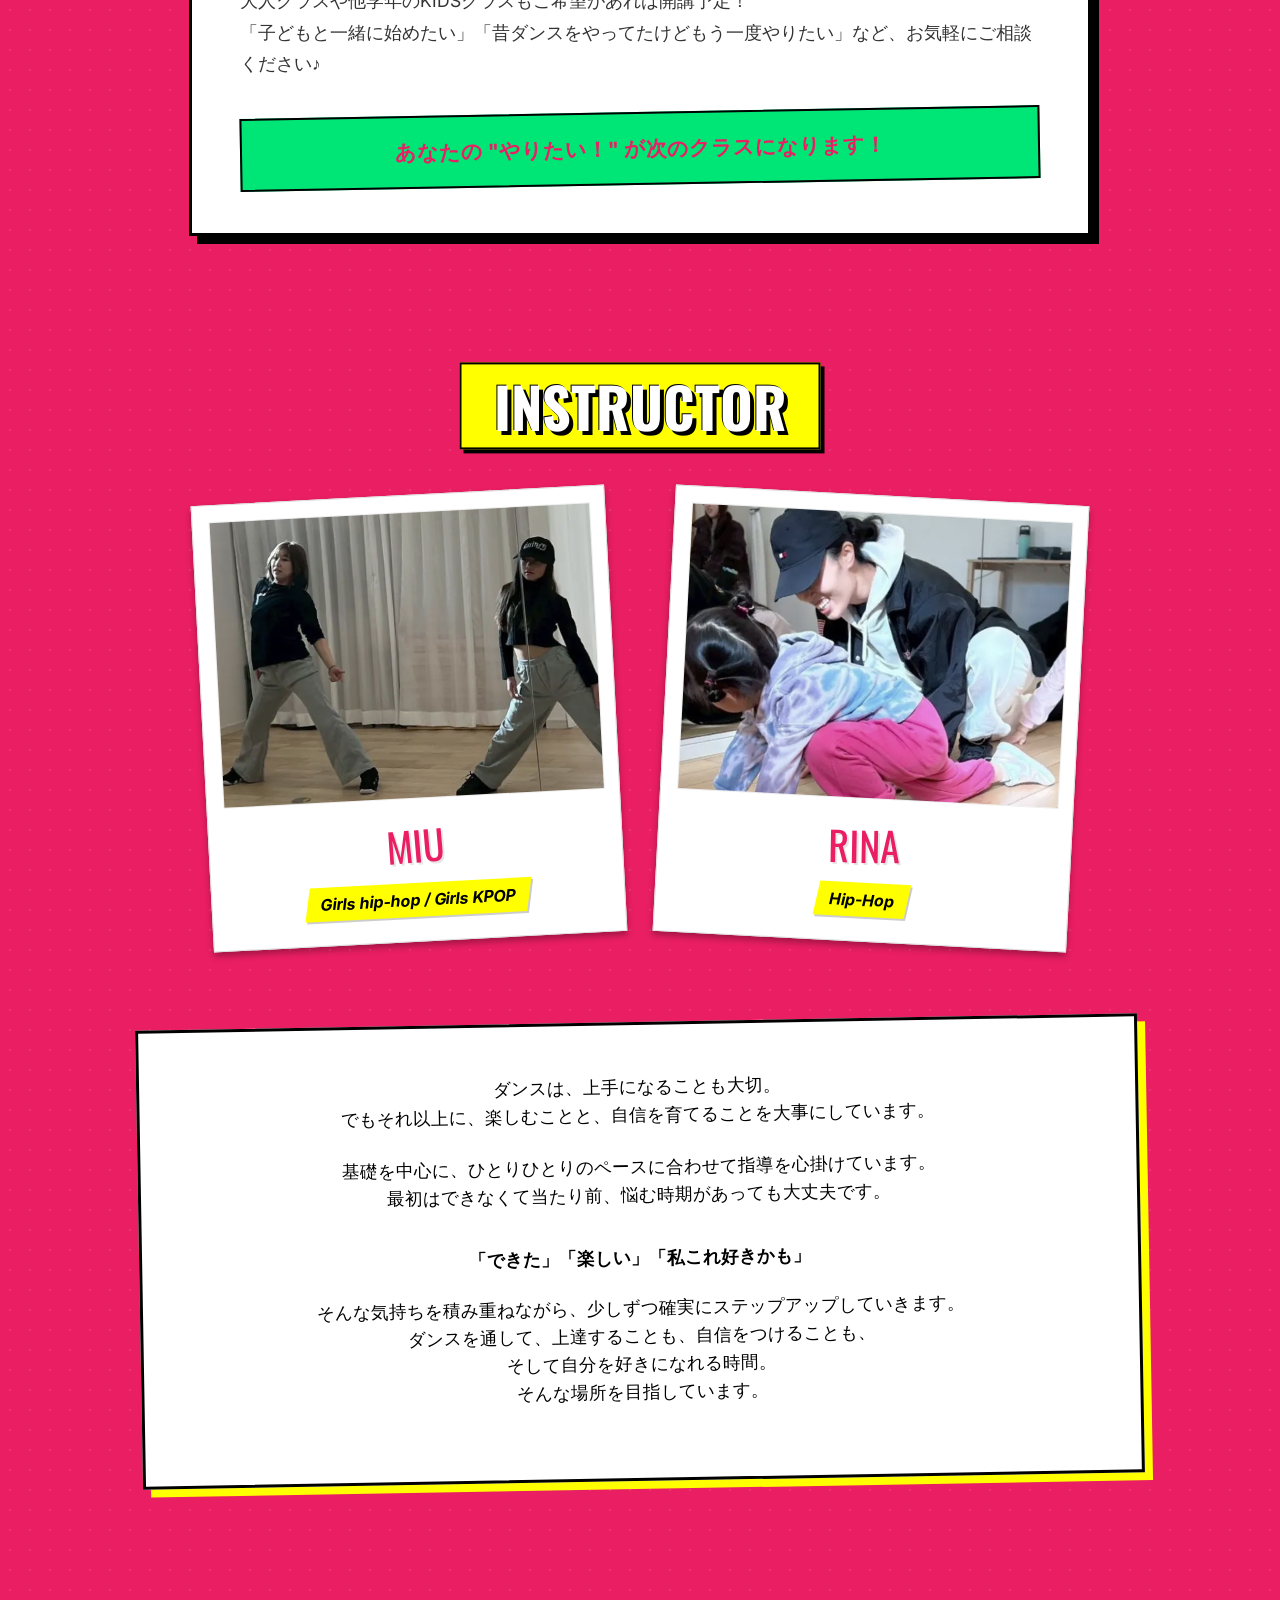
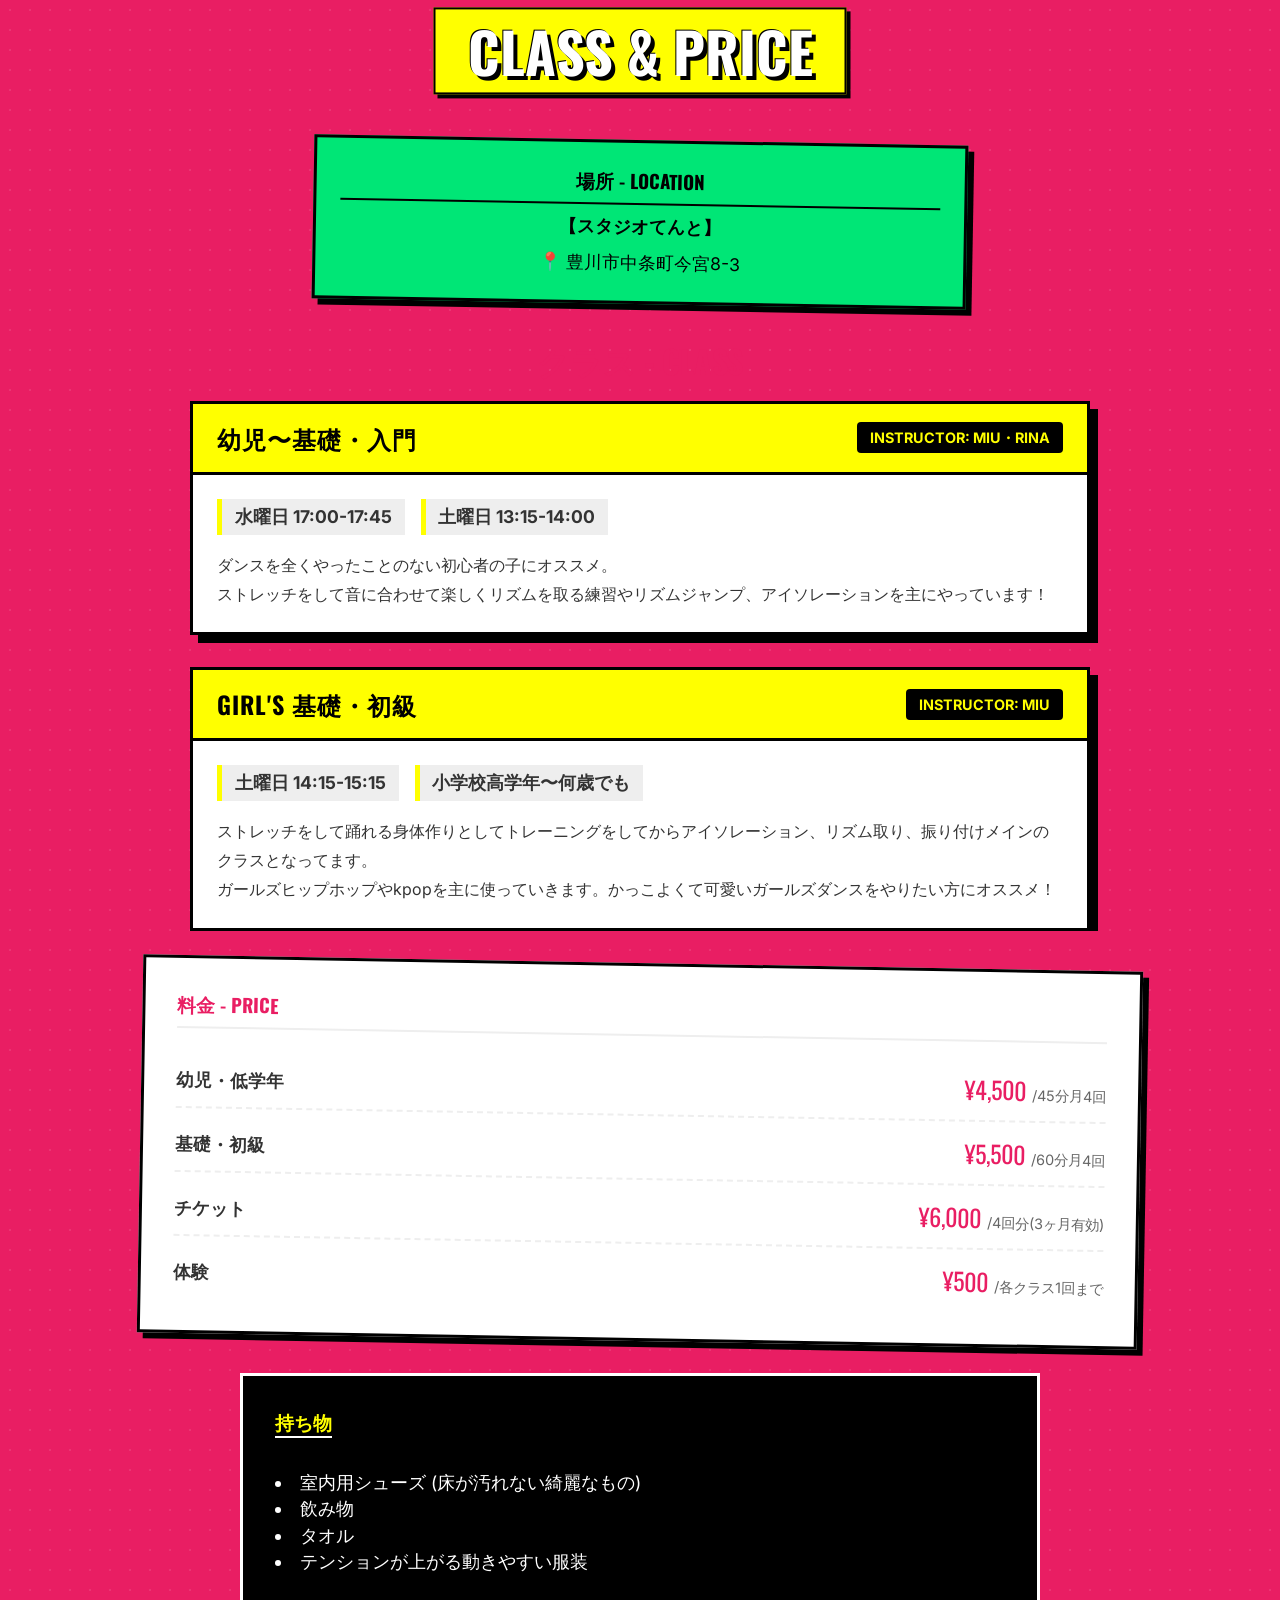
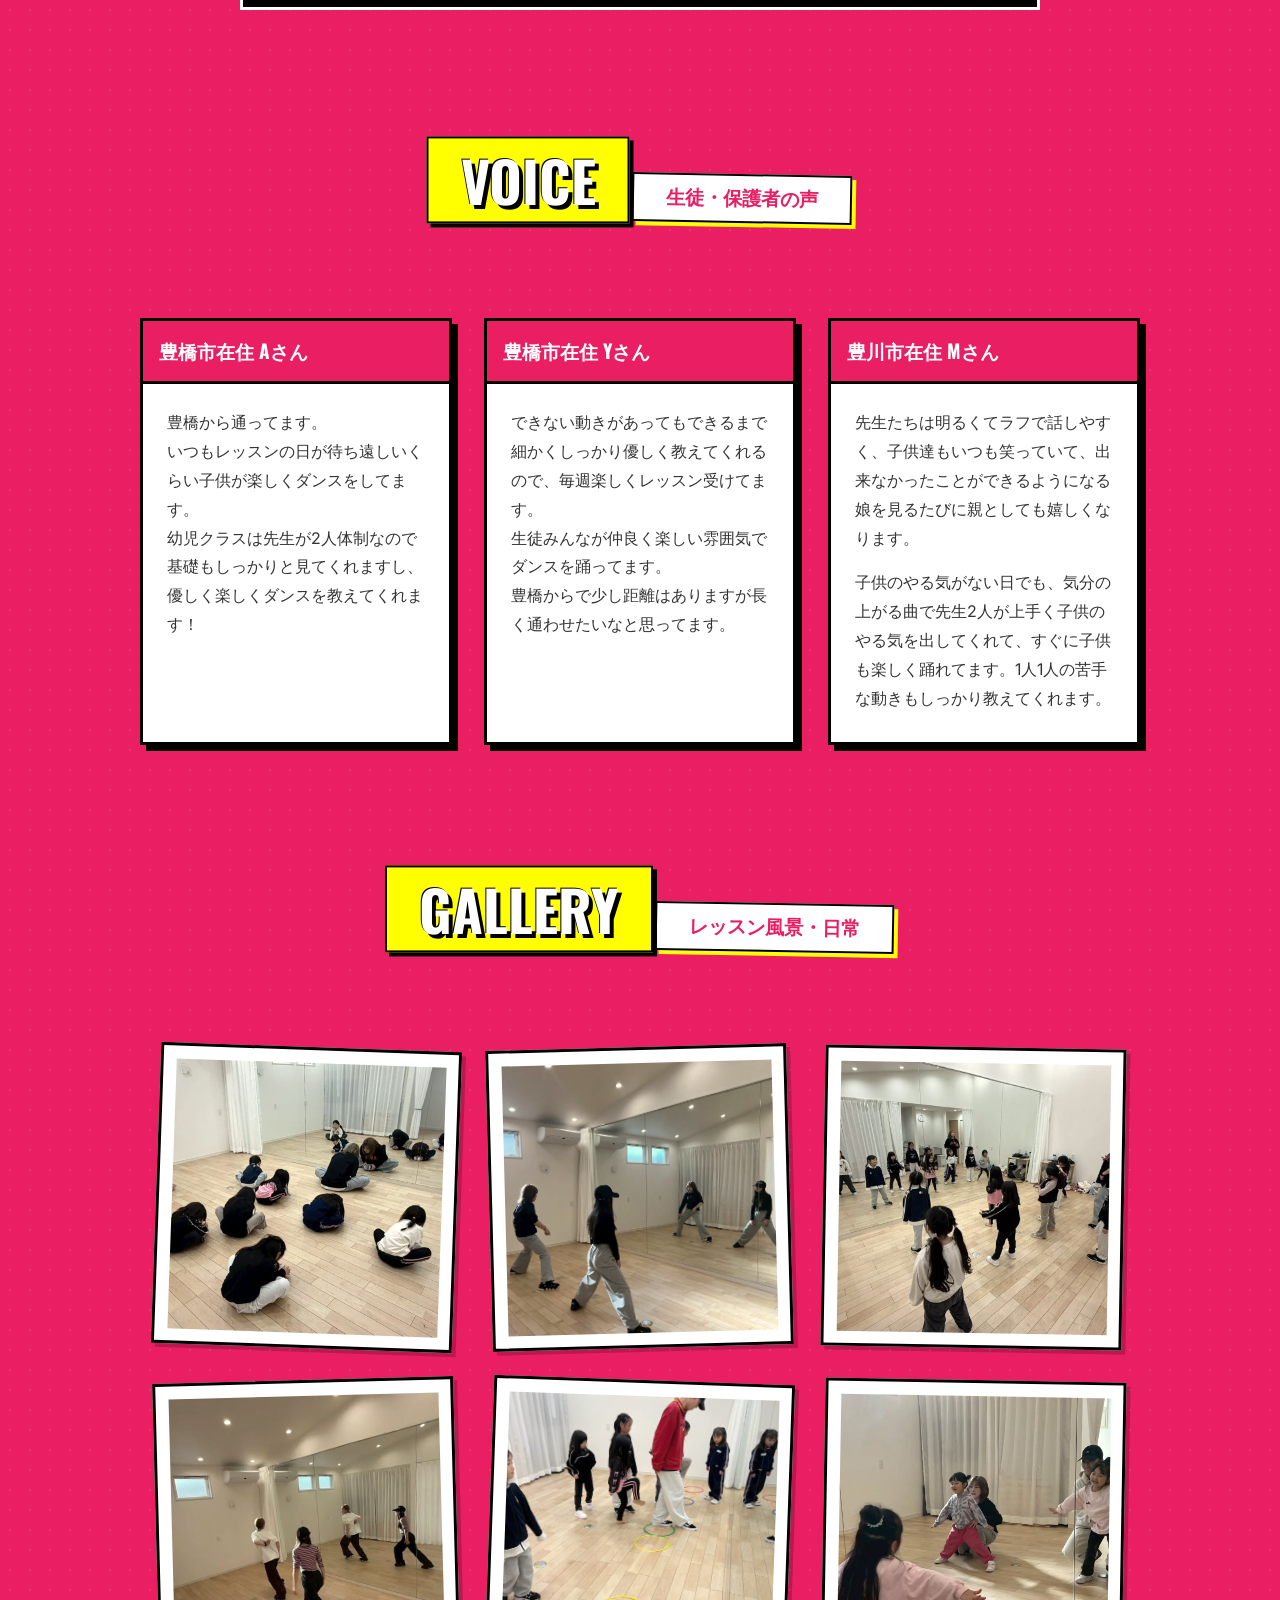
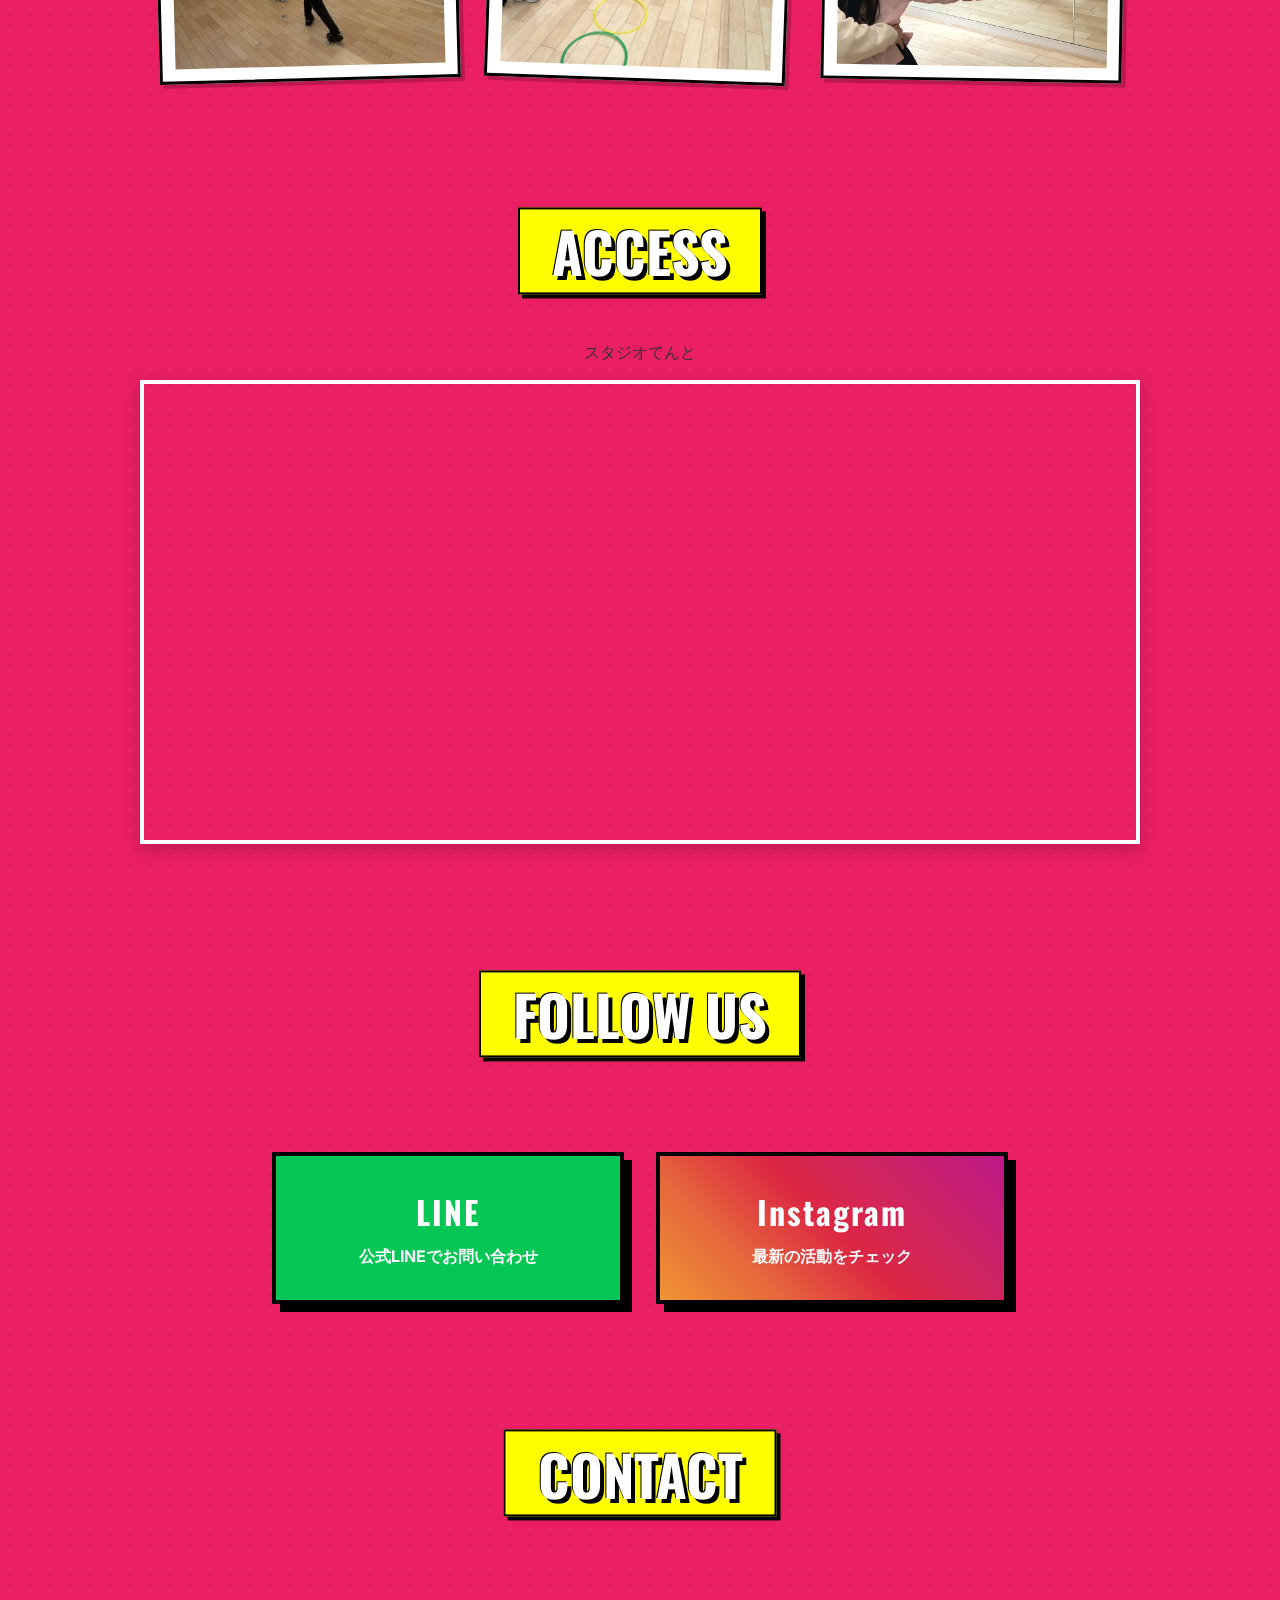
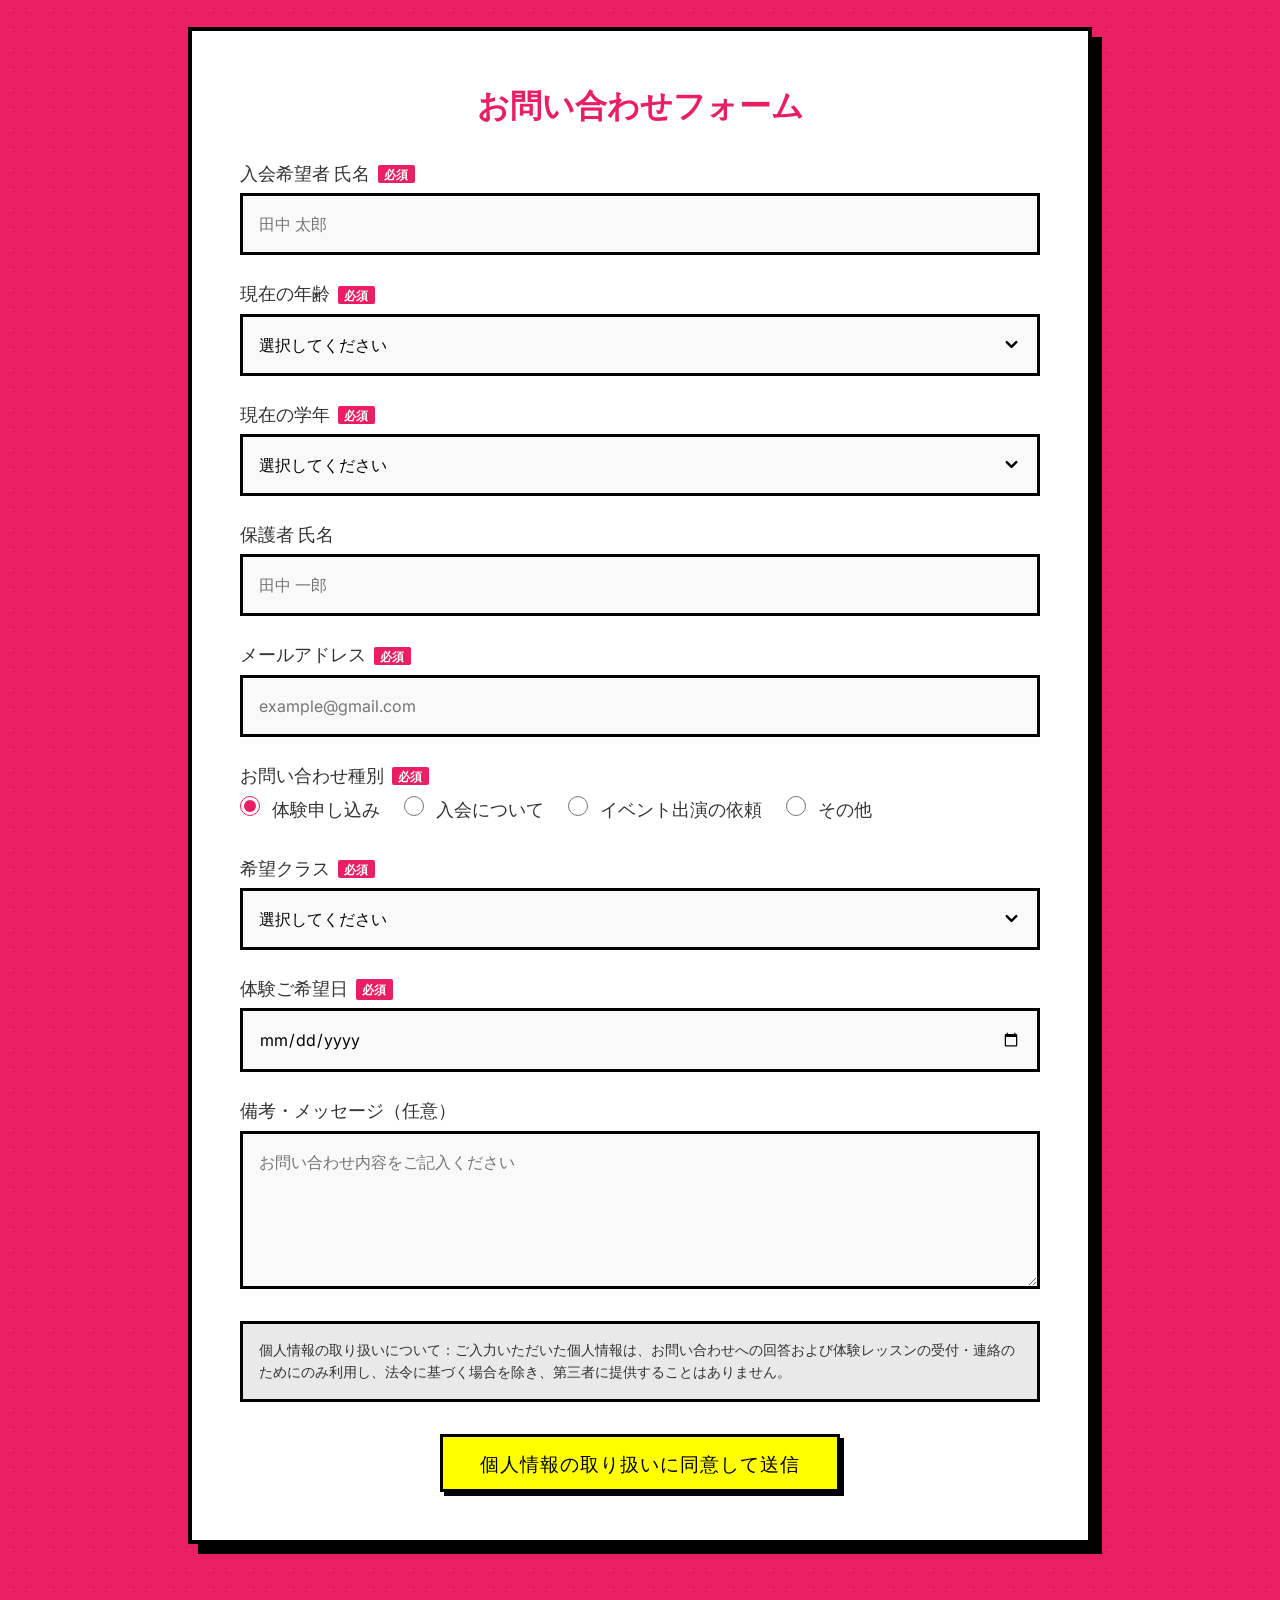
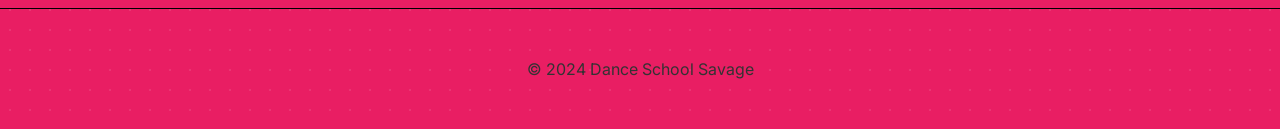
==== commit 7582fe51: "お問い合わせ修正" ====
--- a/index.html
+++ b/index.html
@@ -392,7 +392,8 @@
             <div class="container text-center">
                 <h2 class="section-title">Follow Us</h2>
                 <div class="sns-container">
-                    <a href="https://line.me/R/ti/p/@vok8116a?oat_content=url&ts=09081530" target="_blank" class="sns-card line">
+                    <a href="https://line.me/R/ti/p/@vok8116a?oat_content=url&ts=09081530" target="_blank"
+                        class="sns-card line">
                         <span class="sns-icon">LINE</span>
                         <span class="sns-text">公式LINEでお問い合わせ</span>
                     </a>
@@ -408,44 +409,116 @@
         <section id="contact" class="section">
             <div class="container text-center">
                 <h2 class="section-title">Contact</h2>
-                
+
                 <div class="contact-form-container">
                     <h3 class="contact-form-title">お問い合わせフォーム</h3>
                     <form name="contact" method="POST" data-netlify="true" action="/thanks.html">
                         <input type="hidden" name="form-name" value="contact" />
-                        
-                        <div class="form-group">
-                            <label for="name">氏名</label>
-                            <input type="text" id="name" name="name" class="form-control" placeholder="田中 太郎" required>
-                        </div>
-
-                        <div class="form-group">
-                            <label for="email">メールアドレス</label>
-                            <input type="email" id="email" name="email" class="form-control" placeholder="example@gmail.com" required>
-                        </div>
-
-                        <div class="form-group">
-                            <label for="inquiry-type">お問い合わせ項目</label>
-                            <select id="inquiry-type" name="inquiry-type" class="form-control" required>
+
+                        <div class="form-group">
+                            <label for="name">入会希望者 氏名<span class="required-badge">必須</span></label>
+                            <input type="text" id="name" name="applicant_name" class="form-control" placeholder="田中 太郎" required>
+                        </div>
+
+                        <div class="form-group">
+                            <label for="age">現在の年齢<span class="required-badge">必須</span></label>
+                            <select id="age" name="age" class="form-control" required>
                                 <option value="" disabled selected>選択してください</option>
-                                <option value="体験レッスンのお申し込み">体験レッスンのお申し込み</option>
-                                <option value="入会について">入会について</option>
-                                <option value="イベント出演の依頼">イベント出演の依頼</option>
-                                <option value="その他">その他</option>
+                                <option value="3歳">3歳</option>
+                                <option value="4歳">4歳</option>
+                                <option value="5歳">5歳</option>
+                                <option value="6歳">6歳</option>
+                                <option value="7歳">7歳</option>
+                                <option value="8歳">8歳</option>
+                                <option value="9歳">9歳</option>
+                                <option value="10歳">10歳</option>
+                                <option value="11歳">11歳</option>
+                                <option value="12歳">12歳</option>
+                                <option value="13歳">13歳</option>
+                                <option value="14歳">14歳</option>
+                                <option value="15歳">15歳</option>
+                                <option value="16歳">16歳</option>
+                                <option value="17歳">17歳</option>
+                                <option value="18歳">18歳</option>
+                                <option value="19歳">19歳</option>
+                                <option value="20歳以上">20歳以上</option>
                             </select>
                         </div>
 
                         <div class="form-group">
-                            <label for="message">内容</label>
-                            <textarea id="message" name="message" rows="5" class="form-control" placeholder="お問い合わせ内容をご記入ください" required></textarea>
-                        </div>
-
-                        <p class="form-note">
-                            ※送信前にご入力内容を再度ご確認ください。自動返信機能はございませんので、控えが必要な場合は送信前にこの画面をスクリーンショット等で保存してください。
-                        </p>
+                            <label for="grade">現在の学年<span class="required-badge">必須</span></label>
+                            <select id="grade" name="grade" class="form-control" required>
+                                <option value="" disabled selected>選択してください</option>
+                                <option value="未就学児">未就学児</option>
+                                <option value="小学1年生">小学1年生</option>
+                                <option value="小学2年生">小学2年生</option>
+                                <option value="小学3年生">小学3年生</option>
+                                <option value="小学4年生">小学4年生</option>
+                                <option value="小学5年生">小学5年生</option>
+                                <option value="小学6年生">小学6年生</option>
+                                <option value="中学1年生">中学1年生</option>
+                                <option value="中学2年生">中学2年生</option>
+                                <option value="中学3年生">中学3年生</option>
+                                <option value="高校生以上・一般">高校生以上・一般</option>
+                            </select>
+                        </div>
+
+                        <div class="form-group">
+                            <label for="guardian_name">保護者 氏名<span id="guardian-required" class="required-badge" style="display:none;">必須</span></label>
+                            <input type="text" id="guardian_name" name="guardian_name" class="form-control" placeholder="田中 一郎">
+                        </div>
+
+                        <div class="form-group">
+                            <label for="email">メールアドレス<span class="required-badge">必須</span></label>
+                            <input type="email" id="email" name="email" class="form-control"
+                                placeholder="example@gmail.com" required>
+                        </div>
+
+                        <div class="form-group">
+                            <label>お問い合わせ種別<span class="required-badge">必須</span></label>
+                            <div class="radio-group">
+                                <label class="radio-item">
+                                    <input type="radio" name="inquiry_type" value="体験申し込み" required checked> 体験申し込み
+                                </label>
+                                <label class="radio-item">
+                                    <input type="radio" name="inquiry_type" value="入会について"> 入会について
+                                </label>
+                                <label class="radio-item">
+                                    <input type="radio" name="inquiry_type" value="イベント出演の依頼"> イベント出演の依頼
+                                </label>
+                                <label class="radio-item">
+                                    <input type="radio" name="inquiry_type" value="その他"> その他
+                                </label>
+                            </div>
+                        </div>
+
+                        <div class="form-group">
+                            <label for="desired_class">希望クラス<span class="required-badge">必須</span></label>
+                            <select id="desired_class" name="desired_class" class="form-control" required>
+                                <option value="" disabled selected>選択してください</option>
+                                <option value="幼児〜基礎・入門 水曜日 17:00-17:45">幼児〜基礎・入門 水曜日 17:00-17:45</option>
+                                <option value="幼児〜基礎・入門 土曜日 13:15-14:00">幼児〜基礎・入門 土曜日 13:15-14:00</option>
+                                <option value="Girl's 基礎・初級 土曜日 14:15-15:15">Girl's 基礎・初級 土曜日 14:15-15:15</option>
+                            </select>
+                        </div>
+
+                        <div class="form-group">
+                            <label for="trial_date">体験ご希望日<span id="trial-date-required" class="required-badge">必須</span></label>
+                            <input type="date" id="trial_date" name="trial_date" class="form-control" required>
+                        </div>
+
+                        <div class="form-group">
+                            <label for="message">備考・メッセージ（任意）</label>
+                            <textarea id="message" name="message" rows="5" class="form-control"
+                                placeholder="お問い合わせ内容をご記入ください"></textarea>
+                        </div>
+
+                        <div class="privacy-policy">
+                            <p>個人情報の取り扱いについて：ご入力いただいた個人情報は、お問い合わせへの回答および体験レッスンの受付・連絡のためにのみ利用し、法令に基づく場合を除き、第三者に提供することはありません。</p>
+                        </div>
 
                         <div class="form-btn-wrapper">
-                            <button type="submit" class="btn btn-filled">内容を送信する</button>
+                            <button type="submit" class="btn btn-filled">個人情報の取り扱いに同意して送信</button>
                         </div>
                     </form>
                 </div>
--- a/css/style.css
+++ b/css/style.css
@@ -1499,4 +1499,66 @@
         max-width: 400px;
         padding: 1.5rem;
     }
+}
+
+/* Form Enhanced Styles */
+.required-badge {
+    background: var(--color-bg);
+    color: #fff;
+    font-size: 0.75rem;
+    padding: 0.1rem 0.4rem;
+    margin-left: 0.5rem;
+    vertical-align: middle;
+    font-family: var(--font-body);
+    font-weight: bold;
+    border-radius: 2px;
+}
+
+.radio-group {
+    display: flex;
+    flex-wrap: wrap;
+    gap: 1.5rem;
+    margin-top: 0.5rem;
+}
+
+.radio-item {
+    display: flex;
+    align-items: center;
+    cursor: pointer;
+    font-size: 1rem;
+}
+
+.radio-item input[type="radio"] {
+    margin: 0;
+    margin-right: 0.5rem;
+    width: 20px;
+    height: 20px;
+    cursor: pointer;
+    accent-color: var(--color-bg);
+}
+
+.privacy-policy {
+    font-size: 0.85rem;
+    line-height: 1.6;
+    margin: 2rem 0;
+    padding: 1rem;
+    background: #e9e9e9;
+    border: 3px solid #000;
+    text-align: left;
+}
+
+@media (max-width: 768px) {
+    .radio-group {
+        flex-direction: column;
+        gap: 0.8rem;
+    }
+}
+
+
+@media (max-width: 768px) {
+    .sns-card {
+        width: 100%;
+        max-width: 400px;
+        padding: 1.5rem;
+    }
 }
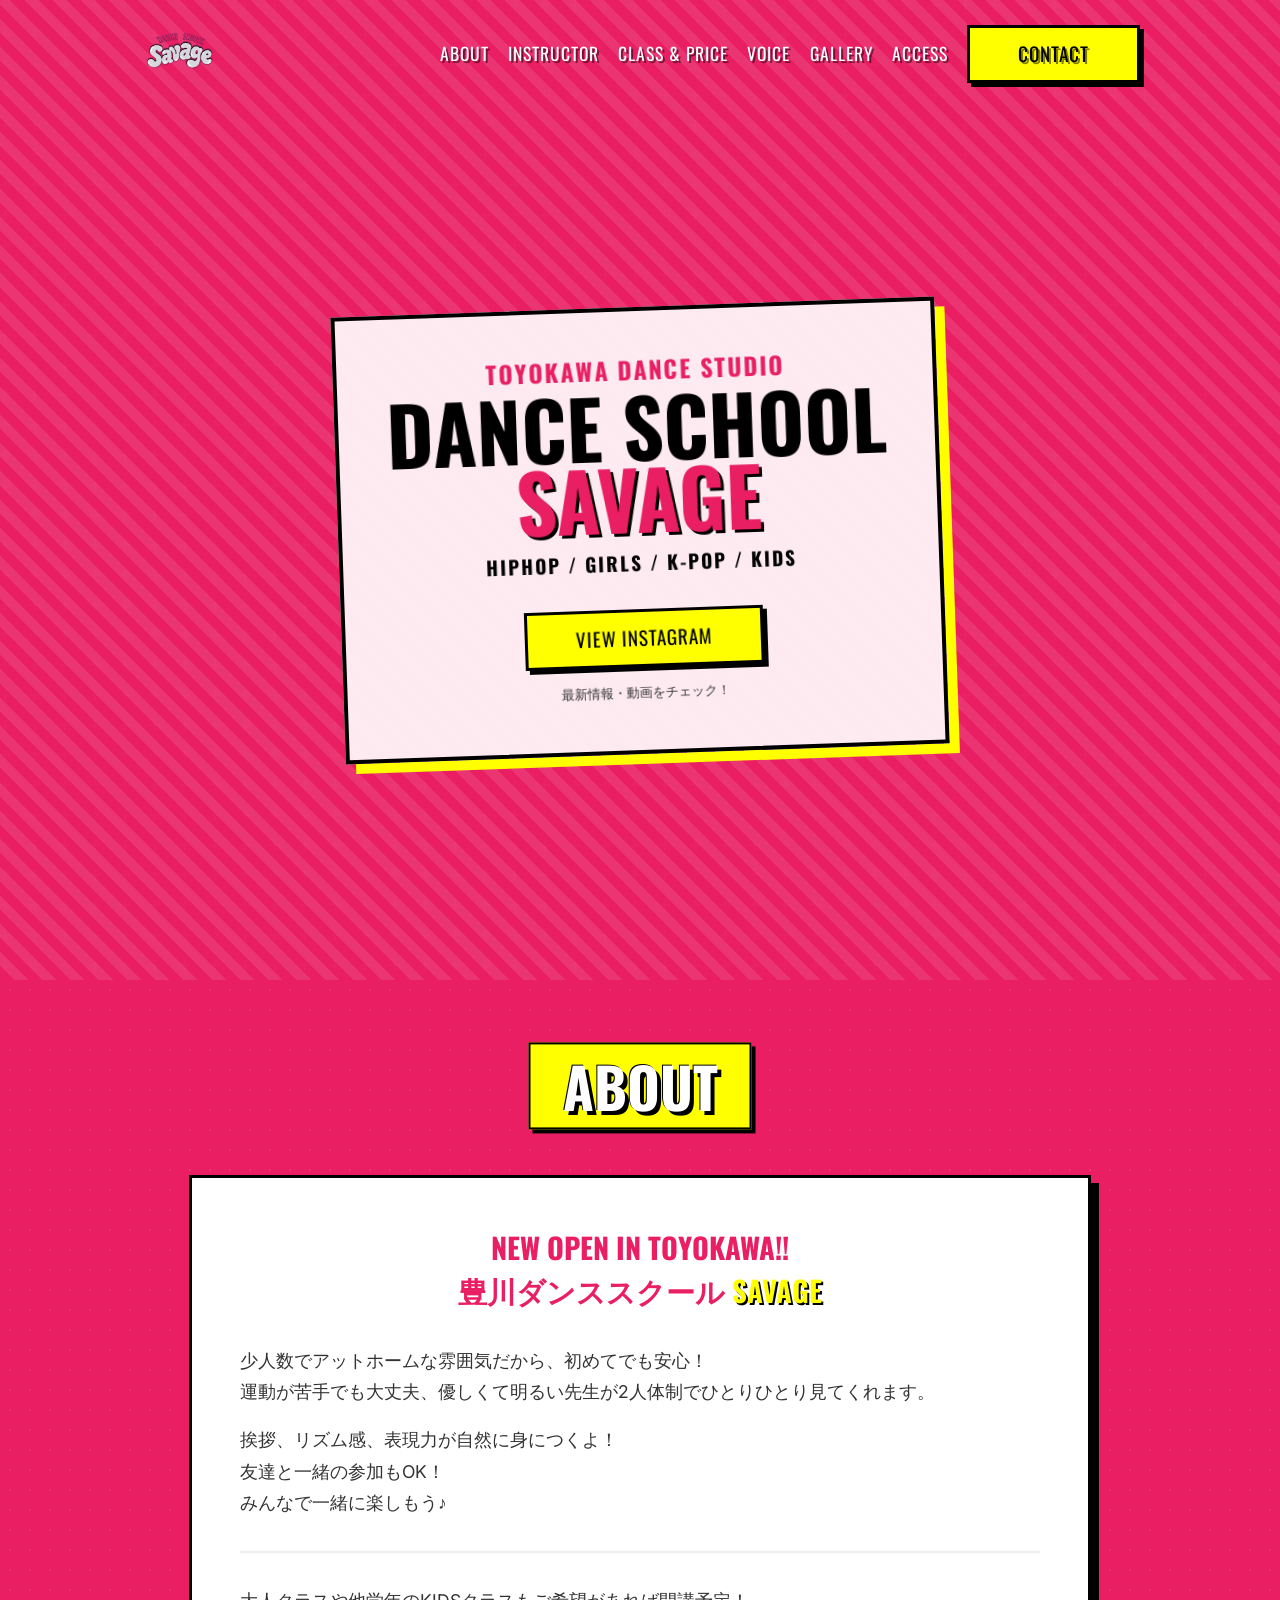
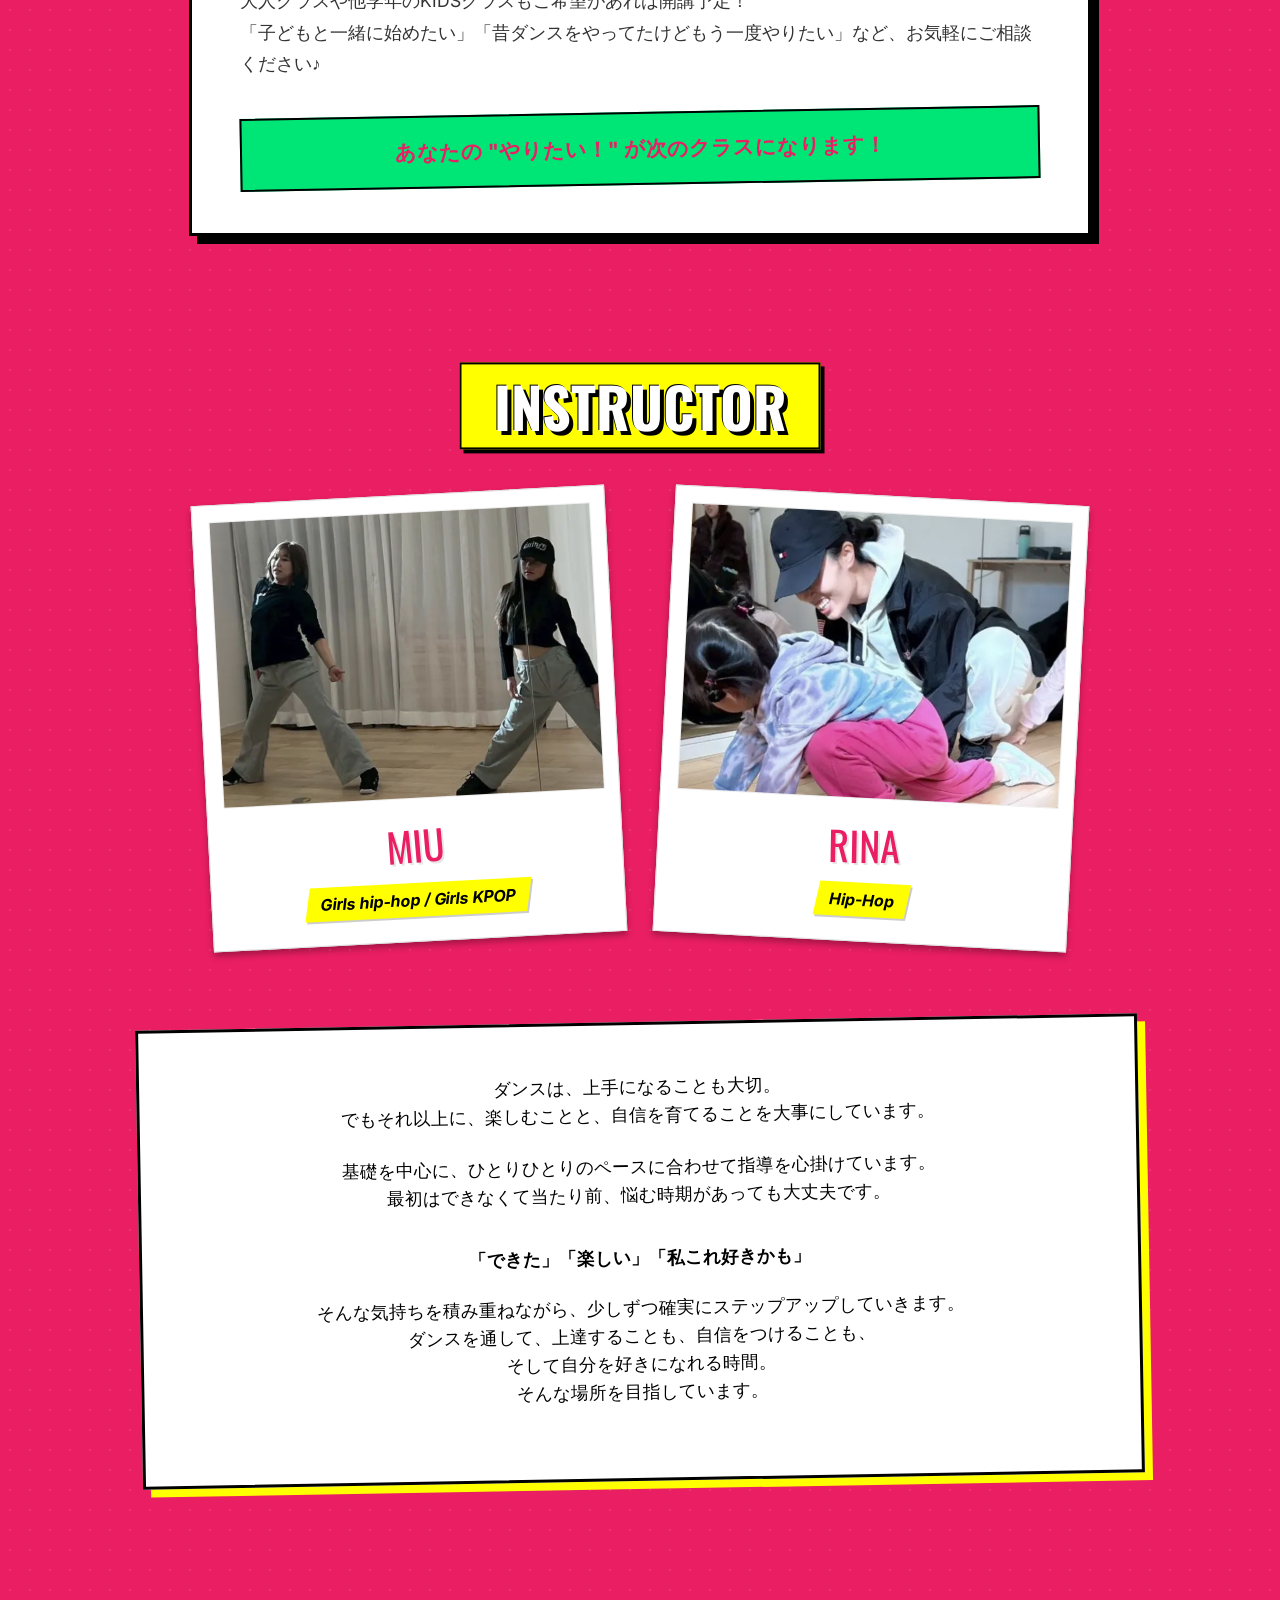
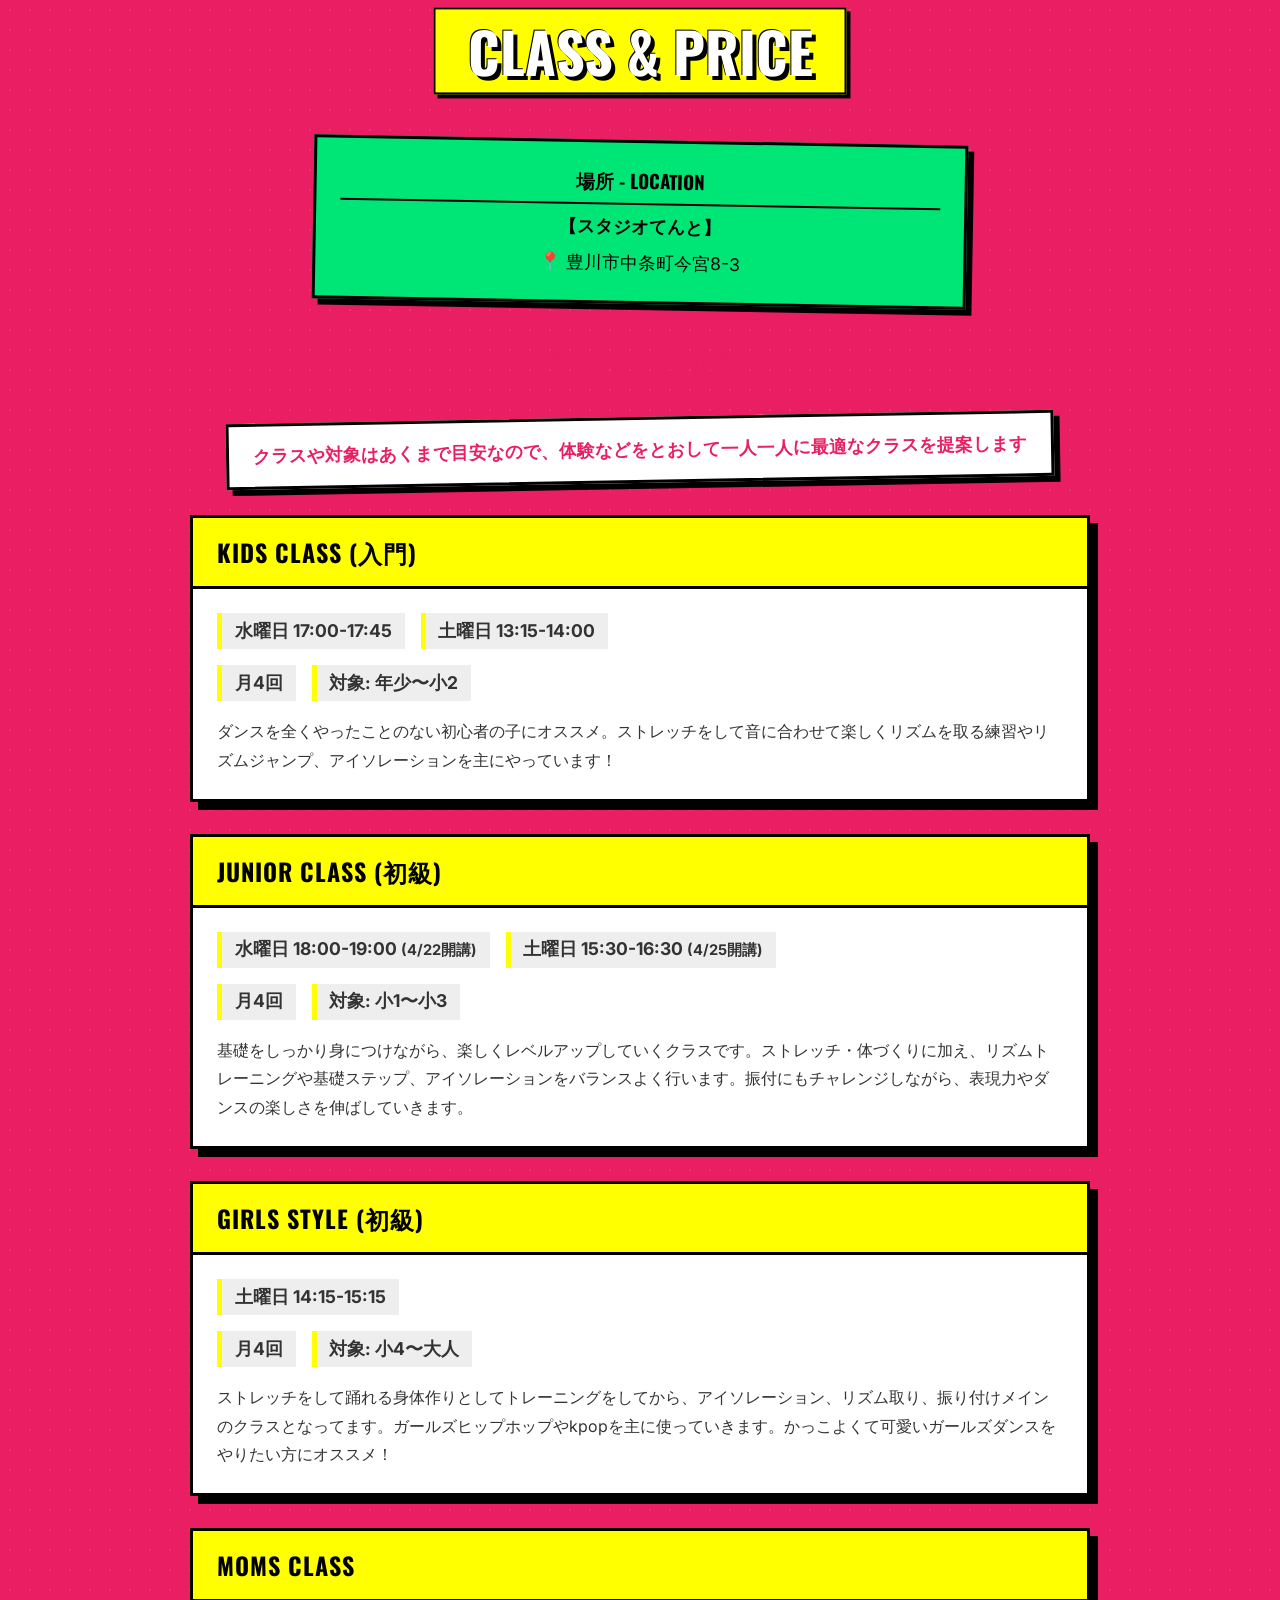
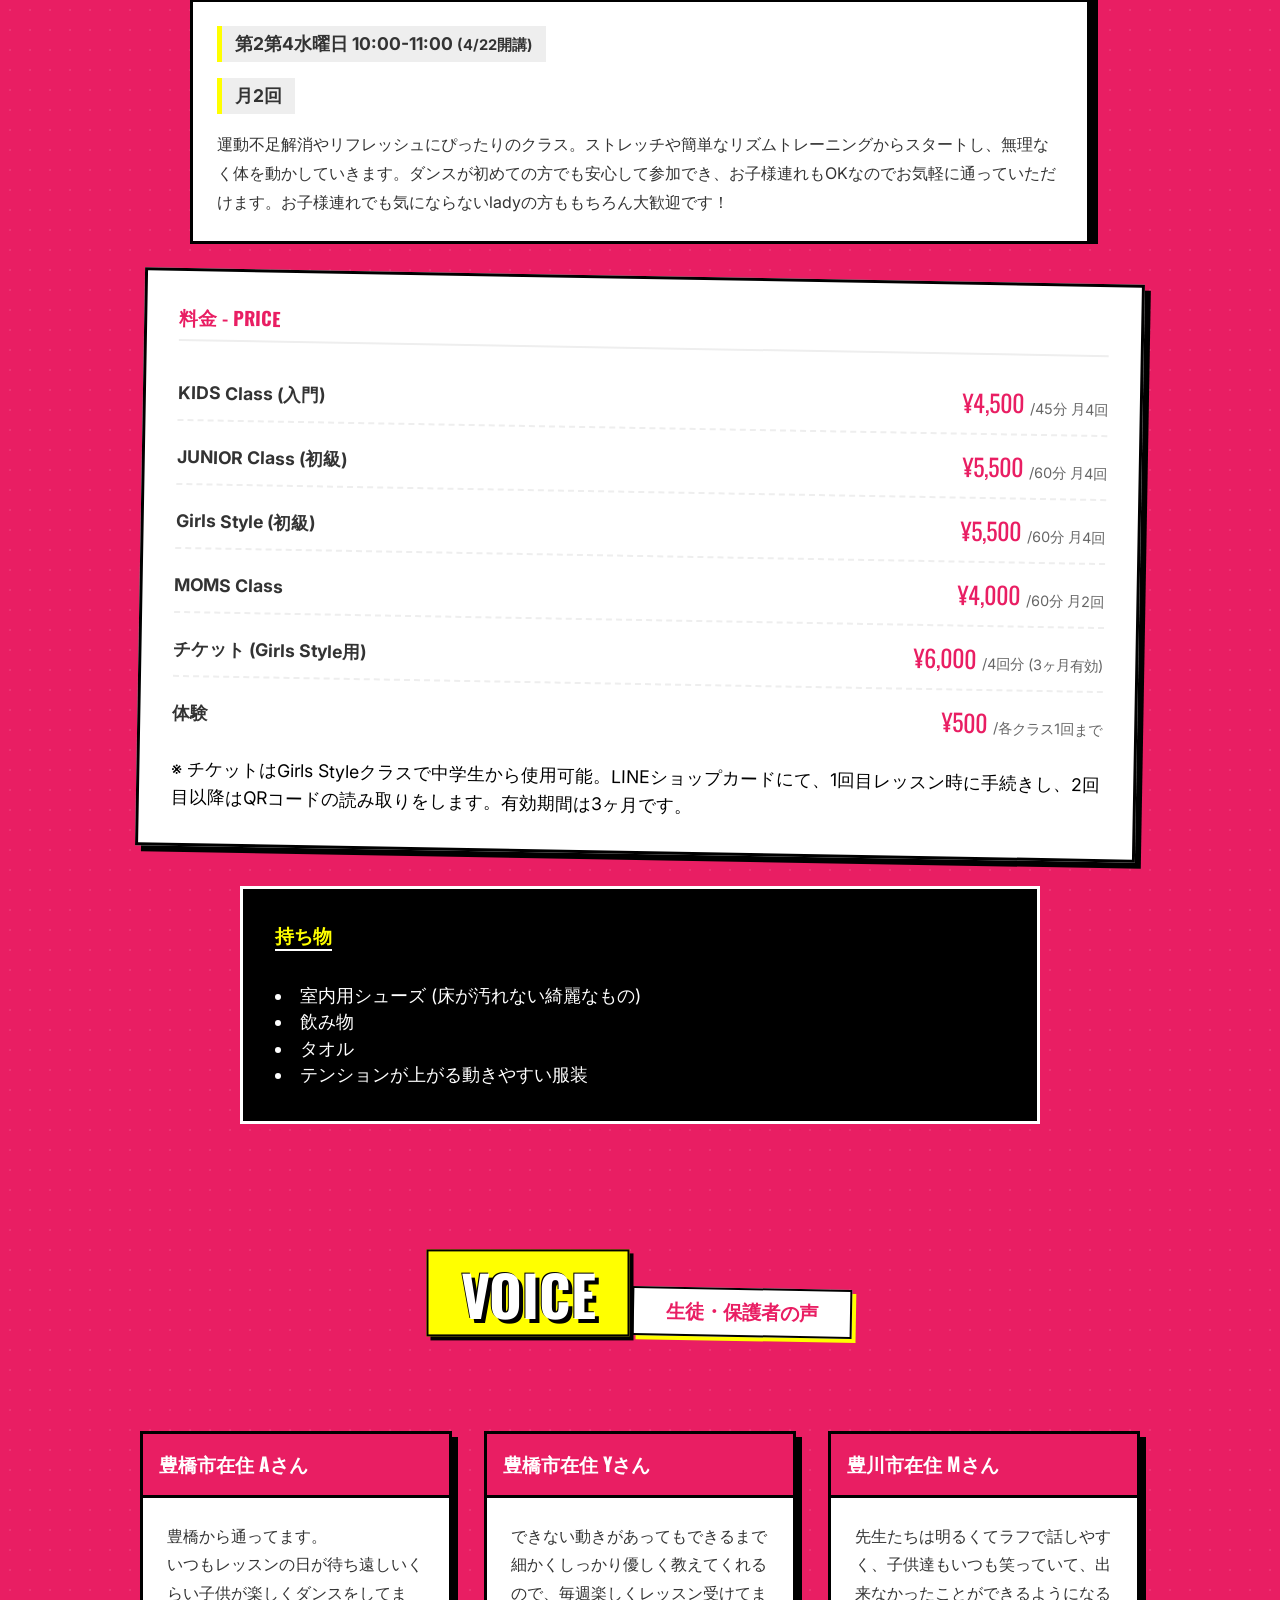
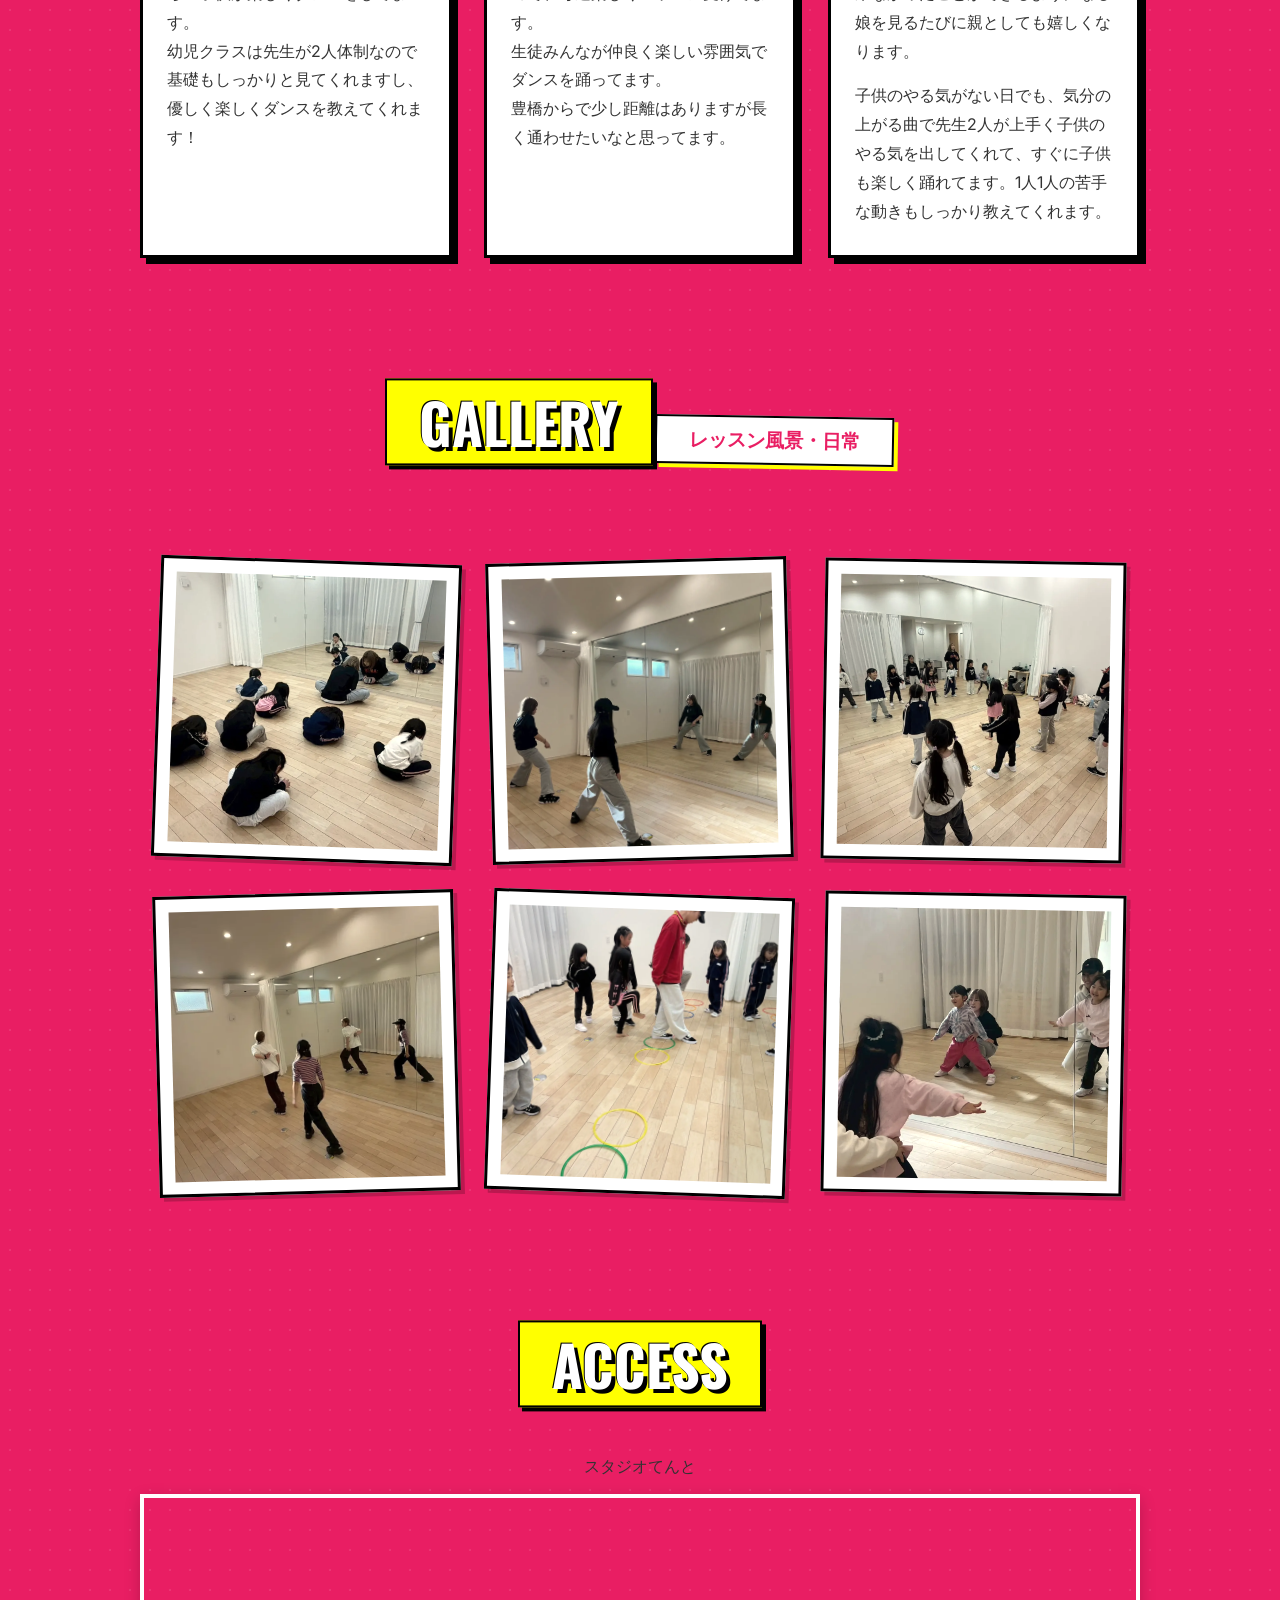
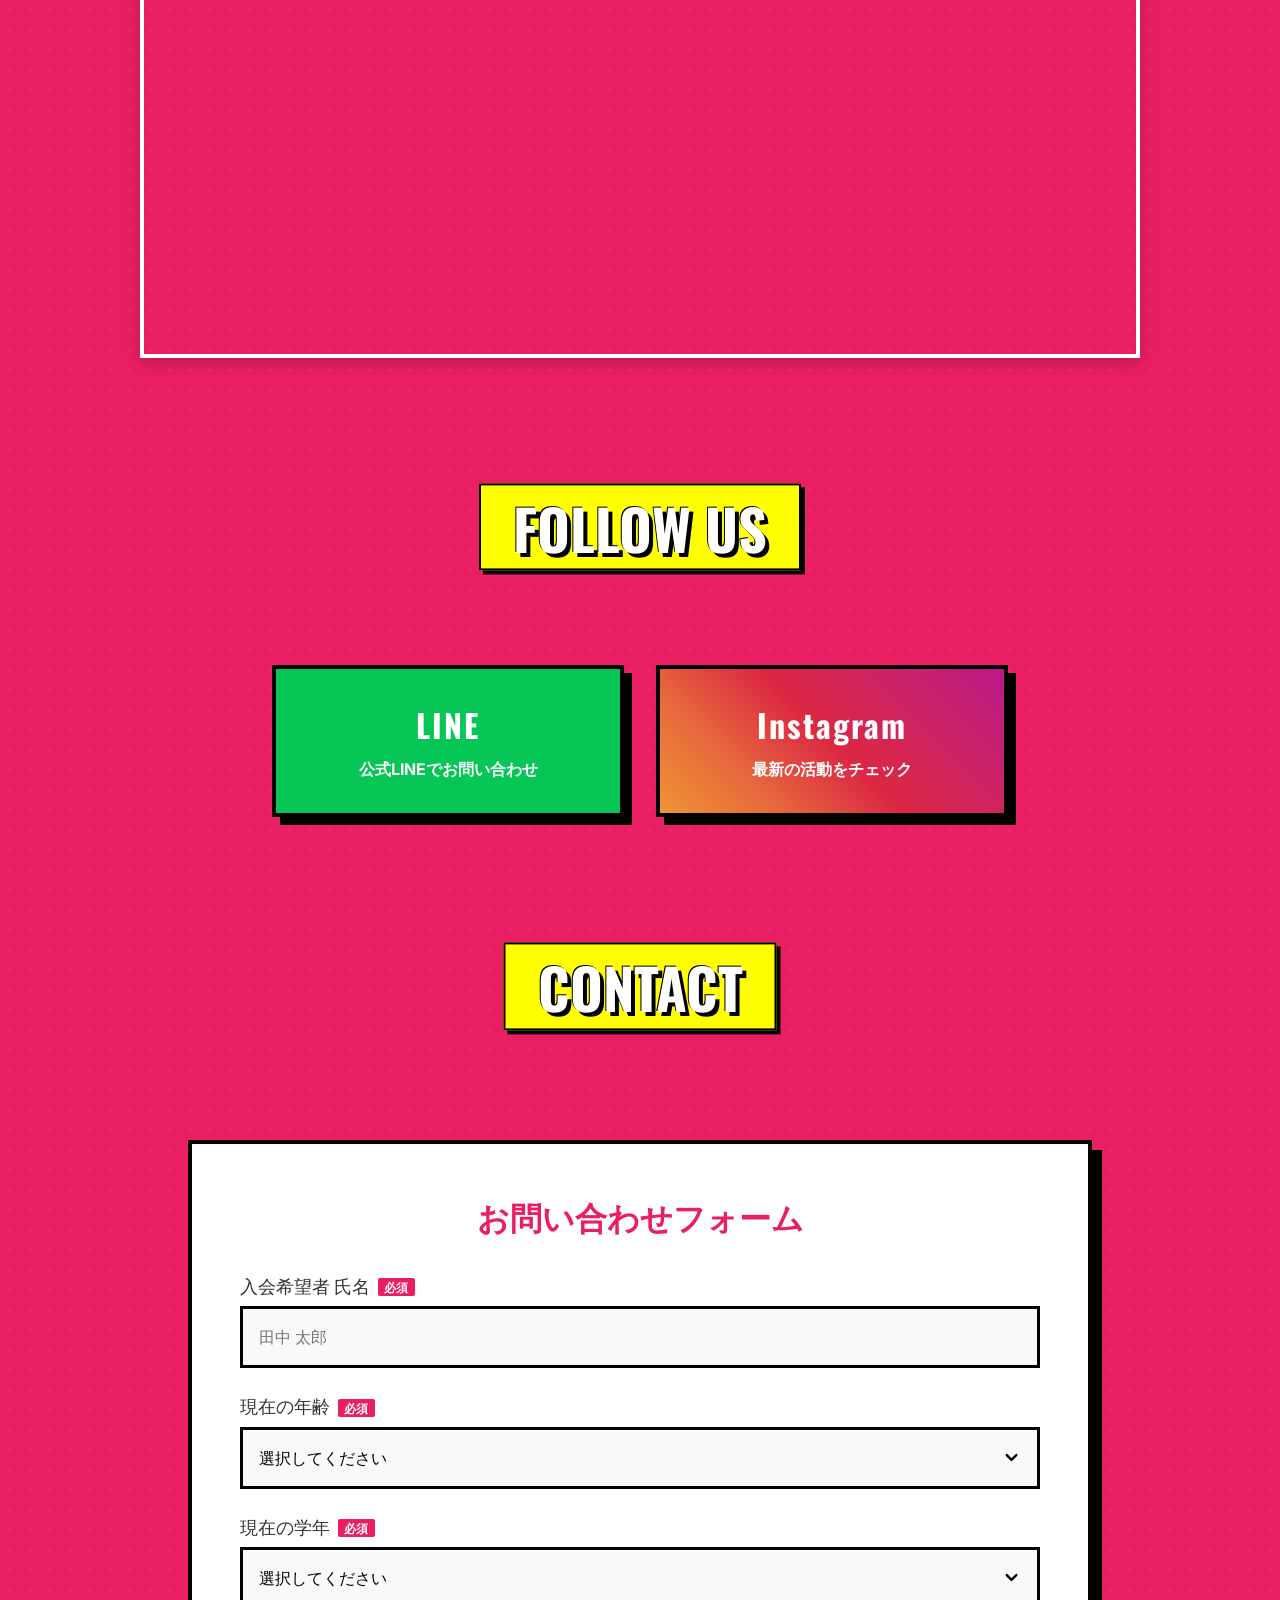
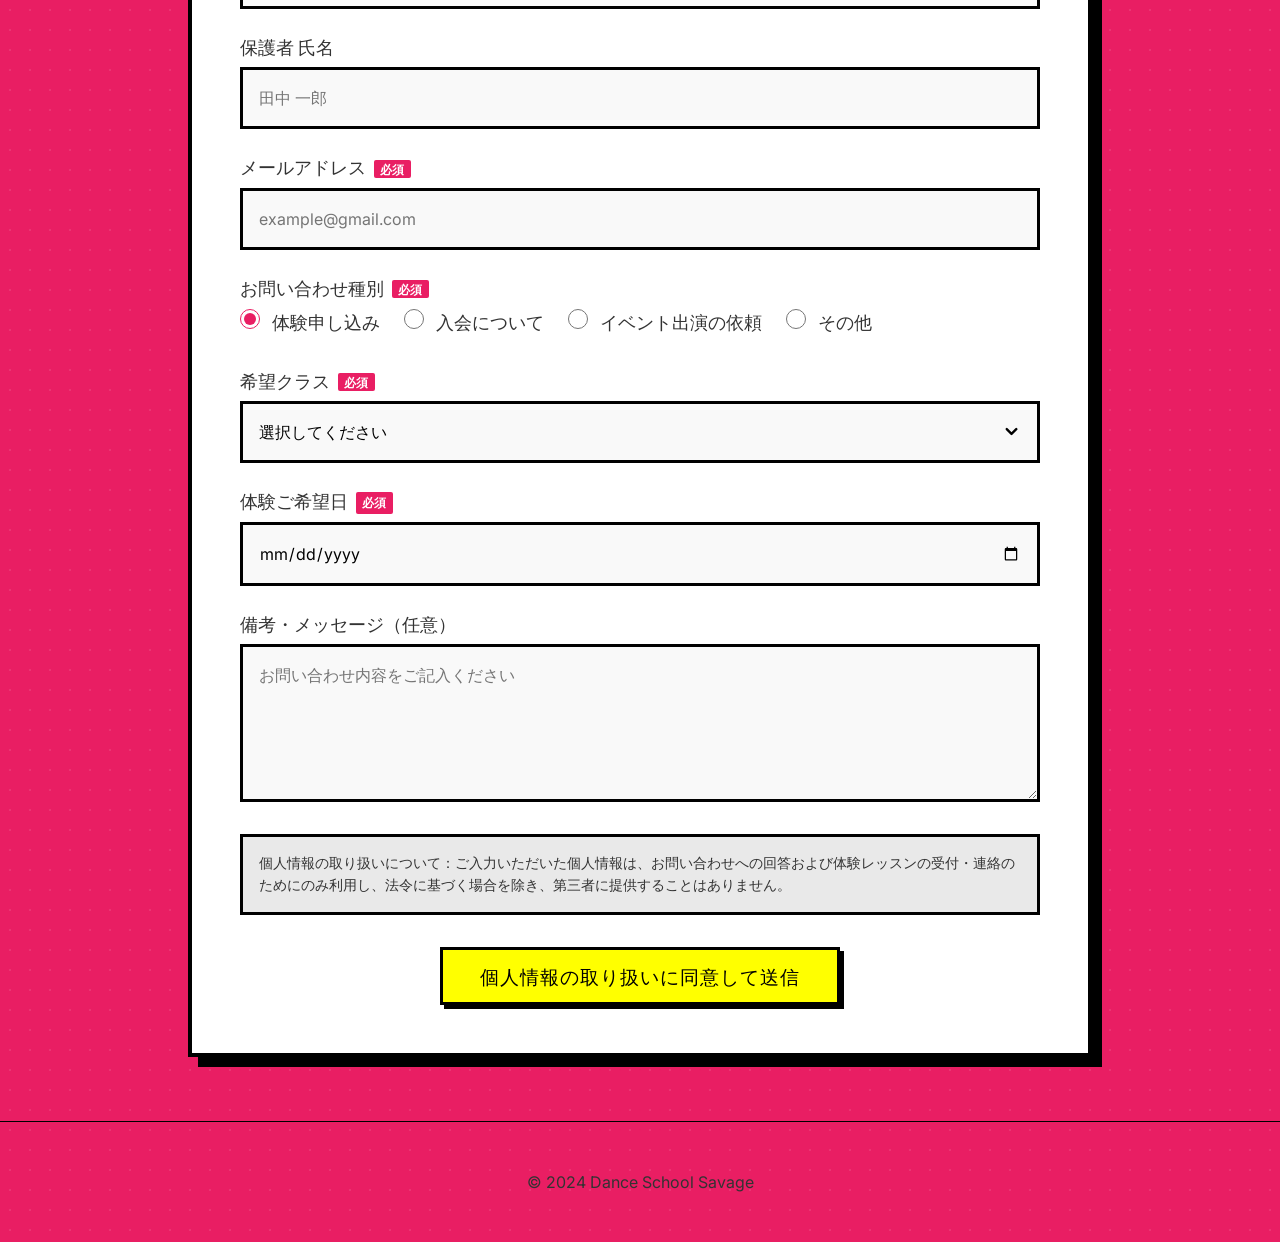
==== commit 48b5a2bb: "新クラス開講" ====
--- a/index.html
+++ b/index.html
@@ -213,42 +213,89 @@
                     </div>
                 </div>
 
-                <div class="schedule-container mb-2">
+                <div class="schedule-container mb-2 text-center">
                     <h3 class="schedule-title">クラス - CLASS</h3>
+                    <div class="pop-box mt-1 mb-2"
+                        style="background:#fff; transform:rotate(-1deg); display:inline-block; max-width:90%; padding: 1rem 1.5rem;">
+                        <p style="font-weight: bold; color: var(--color-bg); margin:0;">
+                            クラスや対象はあくまで目安なので、体験などをとおして一人一人に最適なクラスを提案します
+                        </p>
+                    </div>
 
                     <div class="class-list">
-                        <!-- Class 1 -->
+                        <!-- KIDS Class (入門) -->
                         <div class="class-card">
                             <div class="class-header">
-                                <h4 class="class-name">幼児〜基礎・入門</h4>
-                                <span class="class-instructor">INSTRUCTOR: MIU・RINA</span>
+                                <h4 class="class-name">KIDS Class (入門)</h4>
                             </div>
                             <div class="class-info">
                                 <div class="class-schedule">
                                     <span class="schedule-item">水曜日 17:00-17:45</span>
                                     <span class="schedule-item">土曜日 13:15-14:00</span>
                                 </div>
+                                <div class="class-schedule">
+                                    <span class="schedule-item">月4回</span>
+                                    <span class="target-age">対象: 年少〜小2</span>
+                                </div>
                                 <p class="class-desc">
-                                    ダンスを全くやったことのない初心者の子にオススメ。<br>
-                                    ストレッチをして音に合わせて楽しくリズムを取る練習やリズムジャンプ、アイソレーションを主にやっています！
+                                    ダンスを全くやったことのない初心者の子にオススメ。ストレッチをして音に合わせて楽しくリズムを取る練習やリズムジャンプ、アイソレーションを主にやっています！
                                 </p>
                             </div>
                         </div>
 
-                        <!-- Class 2 -->
+                        <!-- JUNIOR Class (初級) -->
                         <div class="class-card">
                             <div class="class-header">
-                                <h4 class="class-name">Girl's 基礎・初級</h4>
-                                <span class="class-instructor">INSTRUCTOR: MIU</span>
+                                <h4 class="class-name">JUNIOR Class (初級)</h4>
                             </div>
                             <div class="class-info">
                                 <div class="class-schedule">
+                                    <span class="schedule-item">水曜日 18:00-19:00 <small>(4/22開講)</small></span>
+                                    <span class="schedule-item">土曜日 15:30-16:30 <small>(4/25開講)</small></span>
+                                </div>
+                                <div class="class-schedule">
+                                    <span class="schedule-item">月4回</span>
+                                    <span class="target-age">対象: 小1〜小3</span>
+                                </div>
+                                <p class="class-desc">
+                                    基礎をしっかり身につけながら、楽しくレベルアップしていくクラスです。ストレッチ・体づくりに加え、リズムトレーニングや基礎ステップ、アイソレーションをバランスよく行います。振付にもチャレンジしながら、表現力やダンスの楽しさを伸ばしていきます。
+                                </p>
+                            </div>
+                        </div>
+
+                        <!-- Girls Style (初級) -->
+                        <div class="class-card">
+                            <div class="class-header">
+                                <h4 class="class-name">Girls Style (初級)</h4>
+                            </div>
+                            <div class="class-info">
+                                <div class="class-schedule">
                                     <span class="schedule-item">土曜日 14:15-15:15</span>
-                                    <span class="target-age">小学校高学年〜何歳でも</span>
+                                </div>
+                                <div class="class-schedule">
+                                    <span class="schedule-item">月4回</span>
+                                    <span class="target-age">対象: 小4〜大人</span>
                                 </div>
                                 <p class="class-desc">
-                                    ストレッチをして踊れる身体作りとしてトレーニングをしてからアイソレーション、リズム取り、振り付けメインのクラスとなってます。<br>
-                                    ガールズヒップホップやkpopを主に使っていきます。かっこよくて可愛いガールズダンスをやりたい方にオススメ！
+                                    ストレッチをして踊れる身体作りとしてトレーニングをしてから、アイソレーション、リズム取り、振り付けメインのクラスとなってます。ガールズヒップホップやkpopを主に使っていきます。かっこよくて可愛いガールズダンスをやりたい方にオススメ！
+                                </p>
+                            </div>
+                        </div>
+
+                        <!-- MOMS Class -->
+                        <div class="class-card">
+                            <div class="class-header">
+                                <h4 class="class-name">MOMS Class</h4>
+                            </div>
+                            <div class="class-info">
+                                <div class="class-schedule">
+                                    <span class="schedule-item">第2第4水曜日 10:00-11:00 <small>(4/22開講)</small></span>
+                                </div>
+                                <div class="class-schedule">
+                                    <span class="schedule-item">月2回</span>
+                                </div>
+                                <p class="class-desc">
+                                    運動不足解消やリフレッシュにぴったりのクラス。ストレッチや簡単なリズムトレーニングからスタートし、無理なく体を動かしていきます。ダンスが初めての方でも安心して参加でき、お子様連れもOKなのでお気軽に通っていただけます。お子様連れでも気にならないladyの方ももちろん大歓迎です！
                                 </p>
                             </div>
                         </div>
@@ -261,23 +308,34 @@
                     <div class="box-content text-left">
                         <ul class="price-list">
                             <li>
-                                <span class="price-label">幼児・低学年</span>
-                                <span class="price-value">¥4,500 <span class="price-unit">/45分月4回</span></span>
+                                <span class="price-label">KIDS Class (入門)</span>
+                                <span class="price-value">¥4,500 <span class="price-unit">/45分 月4回</span></span>
                             </li>
                             <li>
-                                <span class="price-label">基礎・初級</span>
-                                <span class="price-value">¥5,500 <span class="price-unit">/60分月4回</span></span>
+                                <span class="price-label">JUNIOR Class (初級)</span>
+                                <span class="price-value">¥5,500 <span class="price-unit">/60分 月4回</span></span>
                             </li>
                             <li>
-                                <span class="price-label">チケット</span>
-                                <span class="price-value">¥6,000 <span class="price-unit">/4回分(3ヶ月有効)</span></span>
+                                <span class="price-label">Girls Style (初級)</span>
+                                <span class="price-value">¥5,500 <span class="price-unit">/60分 月4回</span></span>
+                            </li>
+                            <li>
+                                <span class="price-label">MOMS Class</span>
+                                <span class="price-value">¥4,000 <span class="price-unit">/60分 月2回</span></span>
+                            </li>
+                            <li>
+                                <span class="price-label">チケット (Girls Style用)</span>
+                                <span class="price-value">¥6,000 <span class="price-unit">/4回分 (3ヶ月有効)</span></span>
                             </li>
                             <li>
                                 <span class="price-label">体験</span>
                                 <span class="price-value">¥500 <span class="price-unit">/各クラス1回まで</span></span>
                             </li>
                         </ul>
-
+                        <div class="price-note mt-1">
+                            <p class="small-text">※ チケットはGirls
+                                Styleクラスで中学生から使用可能。LINEショップカードにて、1回目レッスン時に手続きし、2回目以降はQRコードの読み取りをします。有効期間は3ヶ月です。</p>
+                        </div>
                     </div>
                 </div>
 
@@ -417,7 +475,8 @@
 
                         <div class="form-group">
                             <label for="name">入会希望者 氏名<span class="required-badge">必須</span></label>
-                            <input type="text" id="name" name="applicant_name" class="form-control" placeholder="田中 太郎" required>
+                            <input type="text" id="name" name="applicant_name" class="form-control" placeholder="田中 太郎"
+                                required>
                         </div>
 
                         <div class="form-group">
@@ -464,8 +523,10 @@
                         </div>
 
                         <div class="form-group">
-                            <label for="guardian_name">保護者 氏名<span id="guardian-required" class="required-badge" style="display:none;">必須</span></label>
-                            <input type="text" id="guardian_name" name="guardian_name" class="form-control" placeholder="田中 一郎">
+                            <label for="guardian_name">保護者 氏名<span id="guardian-required" class="required-badge"
+                                    style="display:none;">必須</span></label>
+                            <input type="text" id="guardian_name" name="guardian_name" class="form-control"
+                                placeholder="田中 一郎">
                         </div>
 
                         <div class="form-group">
@@ -496,14 +557,18 @@
                             <label for="desired_class">希望クラス<span class="required-badge">必須</span></label>
                             <select id="desired_class" name="desired_class" class="form-control" required>
                                 <option value="" disabled selected>選択してください</option>
-                                <option value="幼児〜基礎・入門 水曜日 17:00-17:45">幼児〜基礎・入門 水曜日 17:00-17:45</option>
-                                <option value="幼児〜基礎・入門 土曜日 13:15-14:00">幼児〜基礎・入門 土曜日 13:15-14:00</option>
-                                <option value="Girl's 基礎・初級 土曜日 14:15-15:15">Girl's 基礎・初級 土曜日 14:15-15:15</option>
+                                <option value="KIDS Class(入門) 水 17:00-17:45">KIDS Class(入門) 水 17:00-17:45</option>
+                                <option value="KIDS Class(入門) 土 13:15-14:00">KIDS Class(入門) 土 13:15-14:00</option>
+                                <option value="JUNIOR Class(初級) 水 18:00-19:00">JUNIOR Class(初級) 水 18:00-19:00</option>
+                                <option value="JUNIOR Class(初級) 土 15:30-16:30">JUNIOR Class(初級) 土 15:30-16:30</option>
+                                <option value="Girls Style(初級) 土 14:15-15:15">Girls Style(初級) 土 14:15-15:15</option>
+                                <option value="MOMS Class 水 10:00-11:00">MOMS Class 水 10:00-11:00</option>
                             </select>
                         </div>
 
                         <div class="form-group">
-                            <label for="trial_date">体験ご希望日<span id="trial-date-required" class="required-badge">必須</span></label>
+                            <label for="trial_date">体験ご希望日<span id="trial-date-required"
+                                    class="required-badge">必須</span></label>
                             <input type="date" id="trial_date" name="trial_date" class="form-control" required>
                         </div>
 
@@ -514,7 +579,8 @@
                         </div>
 
                         <div class="privacy-policy">
-                            <p>個人情報の取り扱いについて：ご入力いただいた個人情報は、お問い合わせへの回答および体験レッスンの受付・連絡のためにのみ利用し、法令に基づく場合を除き、第三者に提供することはありません。</p>
+                            <p>個人情報の取り扱いについて：ご入力いただいた個人情報は、お問い合わせへの回答および体験レッスンの受付・連絡のためにのみ利用し、法令に基づく場合を除き、第三者に提供することはありません。
+                            </p>
                         </div>
 
                         <div class="form-btn-wrapper">
--- a/css/style.css
+++ b/css/style.css
@@ -110,7 +110,7 @@
 }
 
 .btn-filled:hover {
-    background-color: transparent;
+    background-color: var(--color-accent);
     color: var(--color-primary);
 }
 
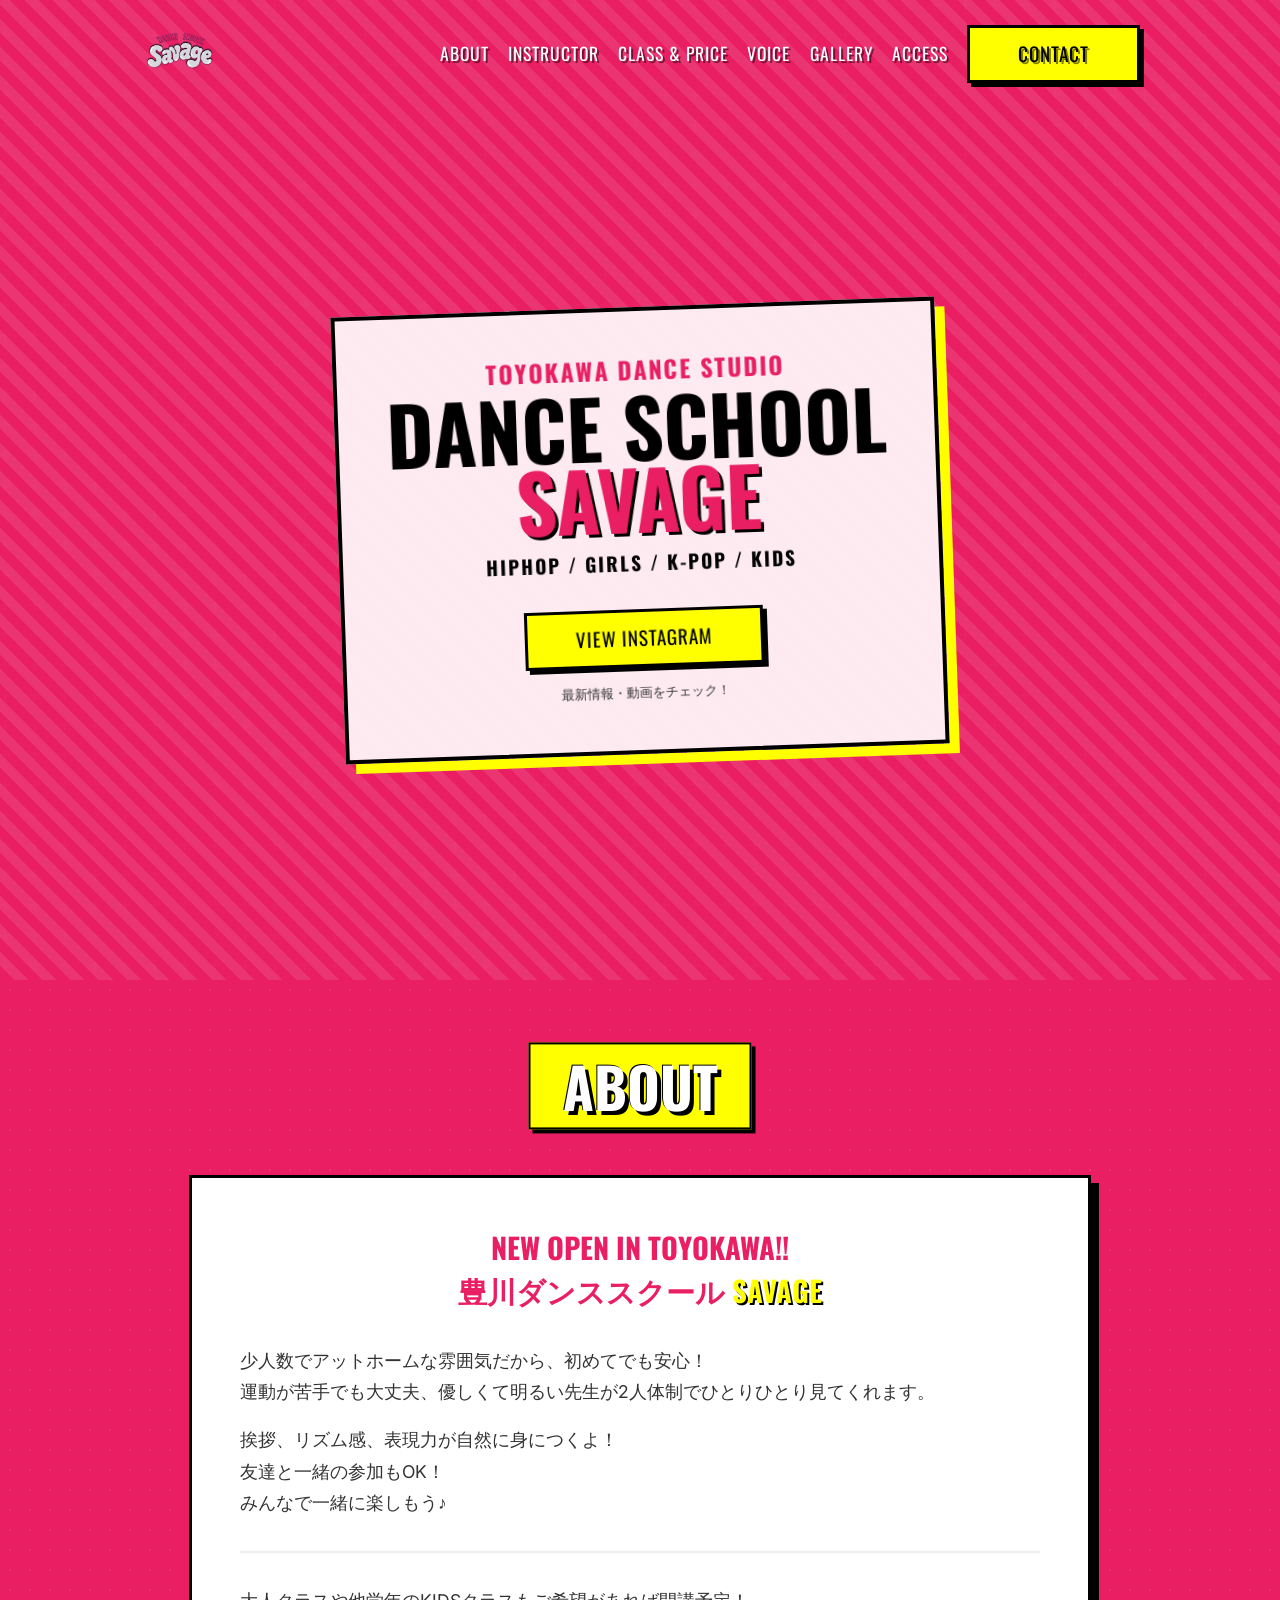
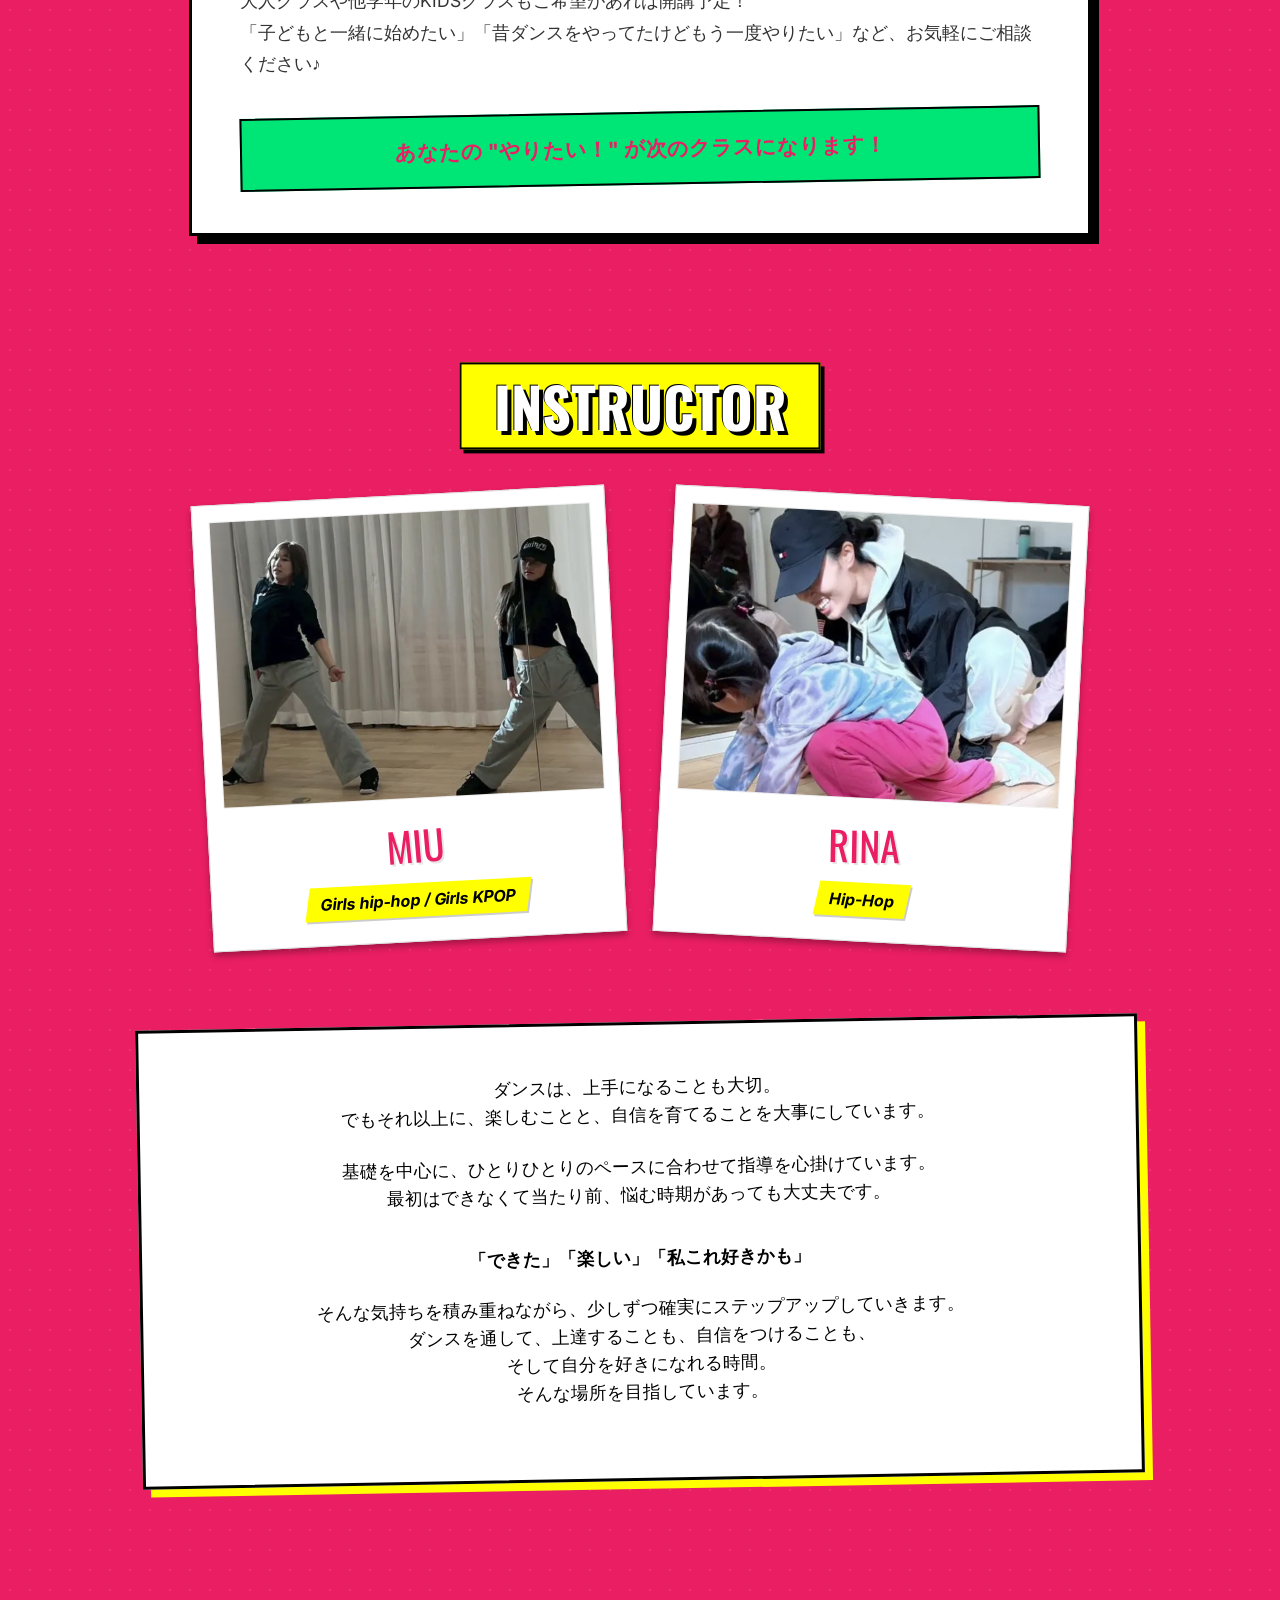
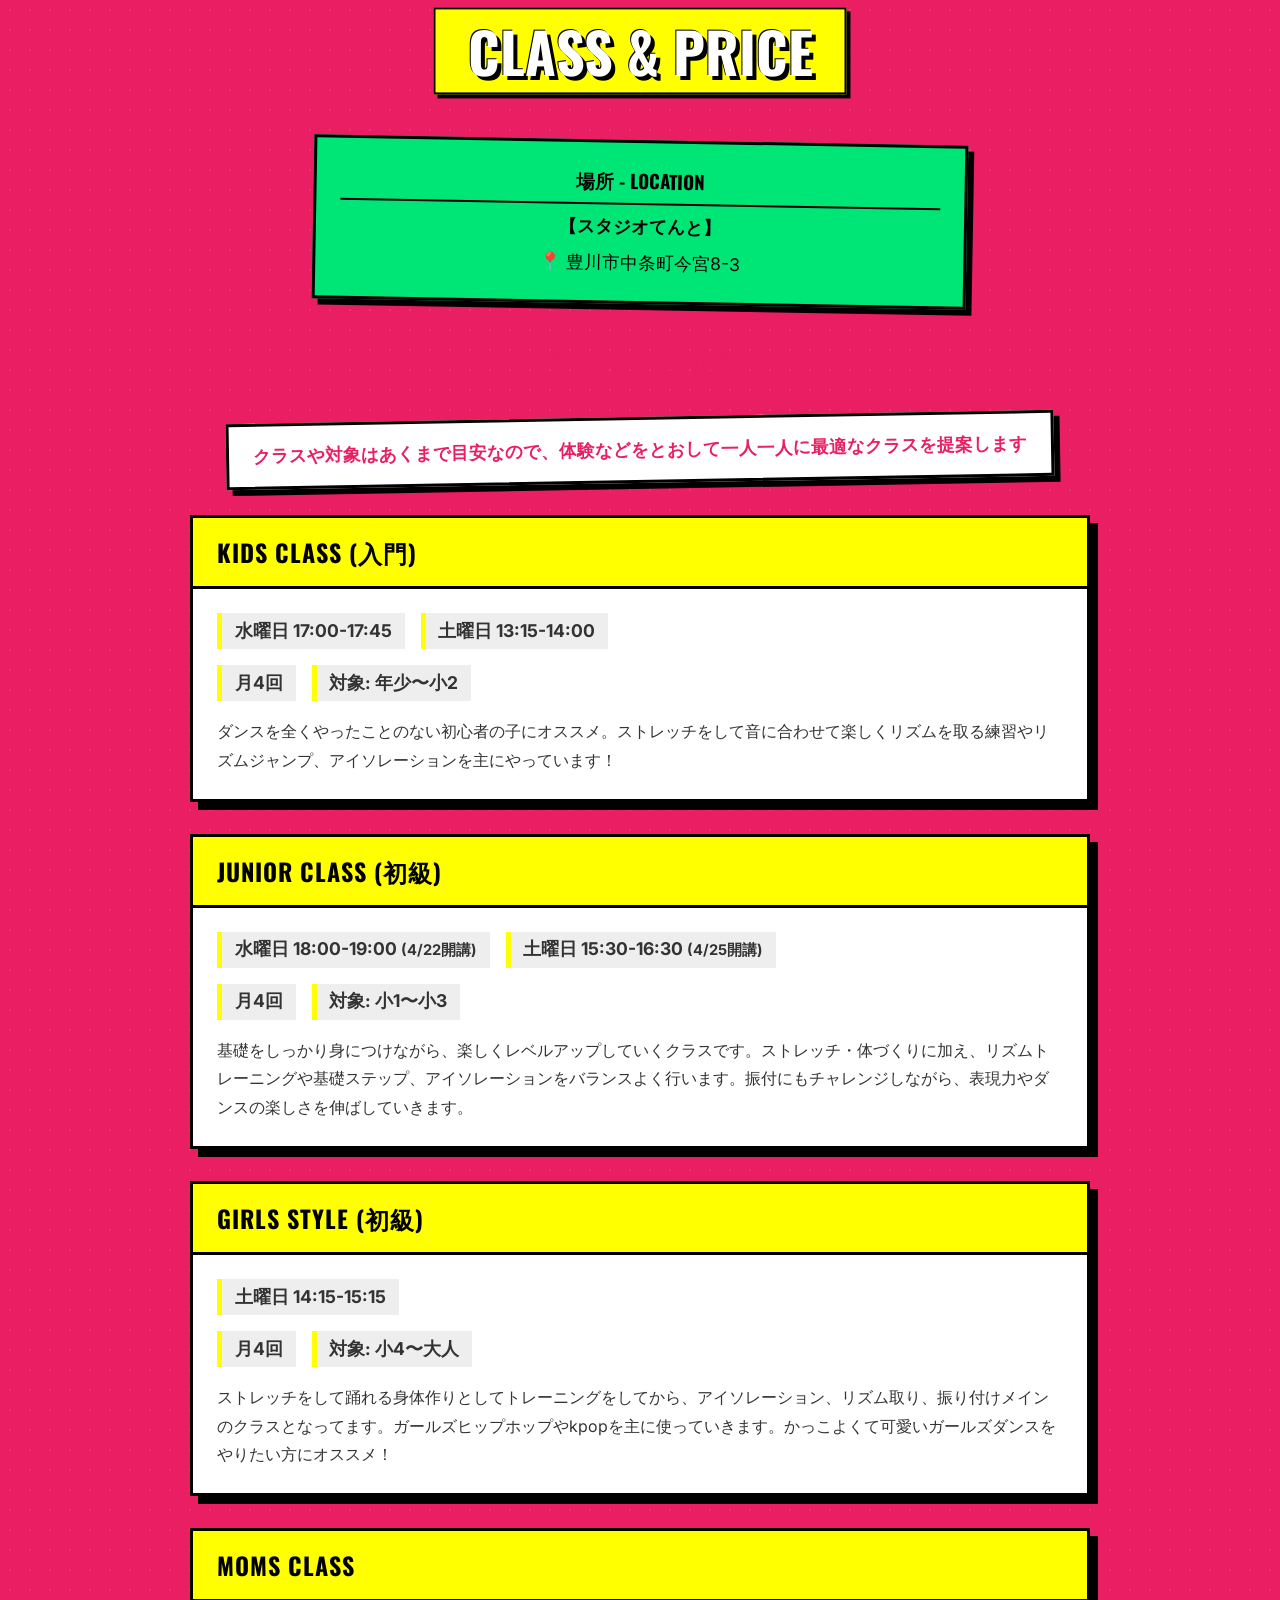
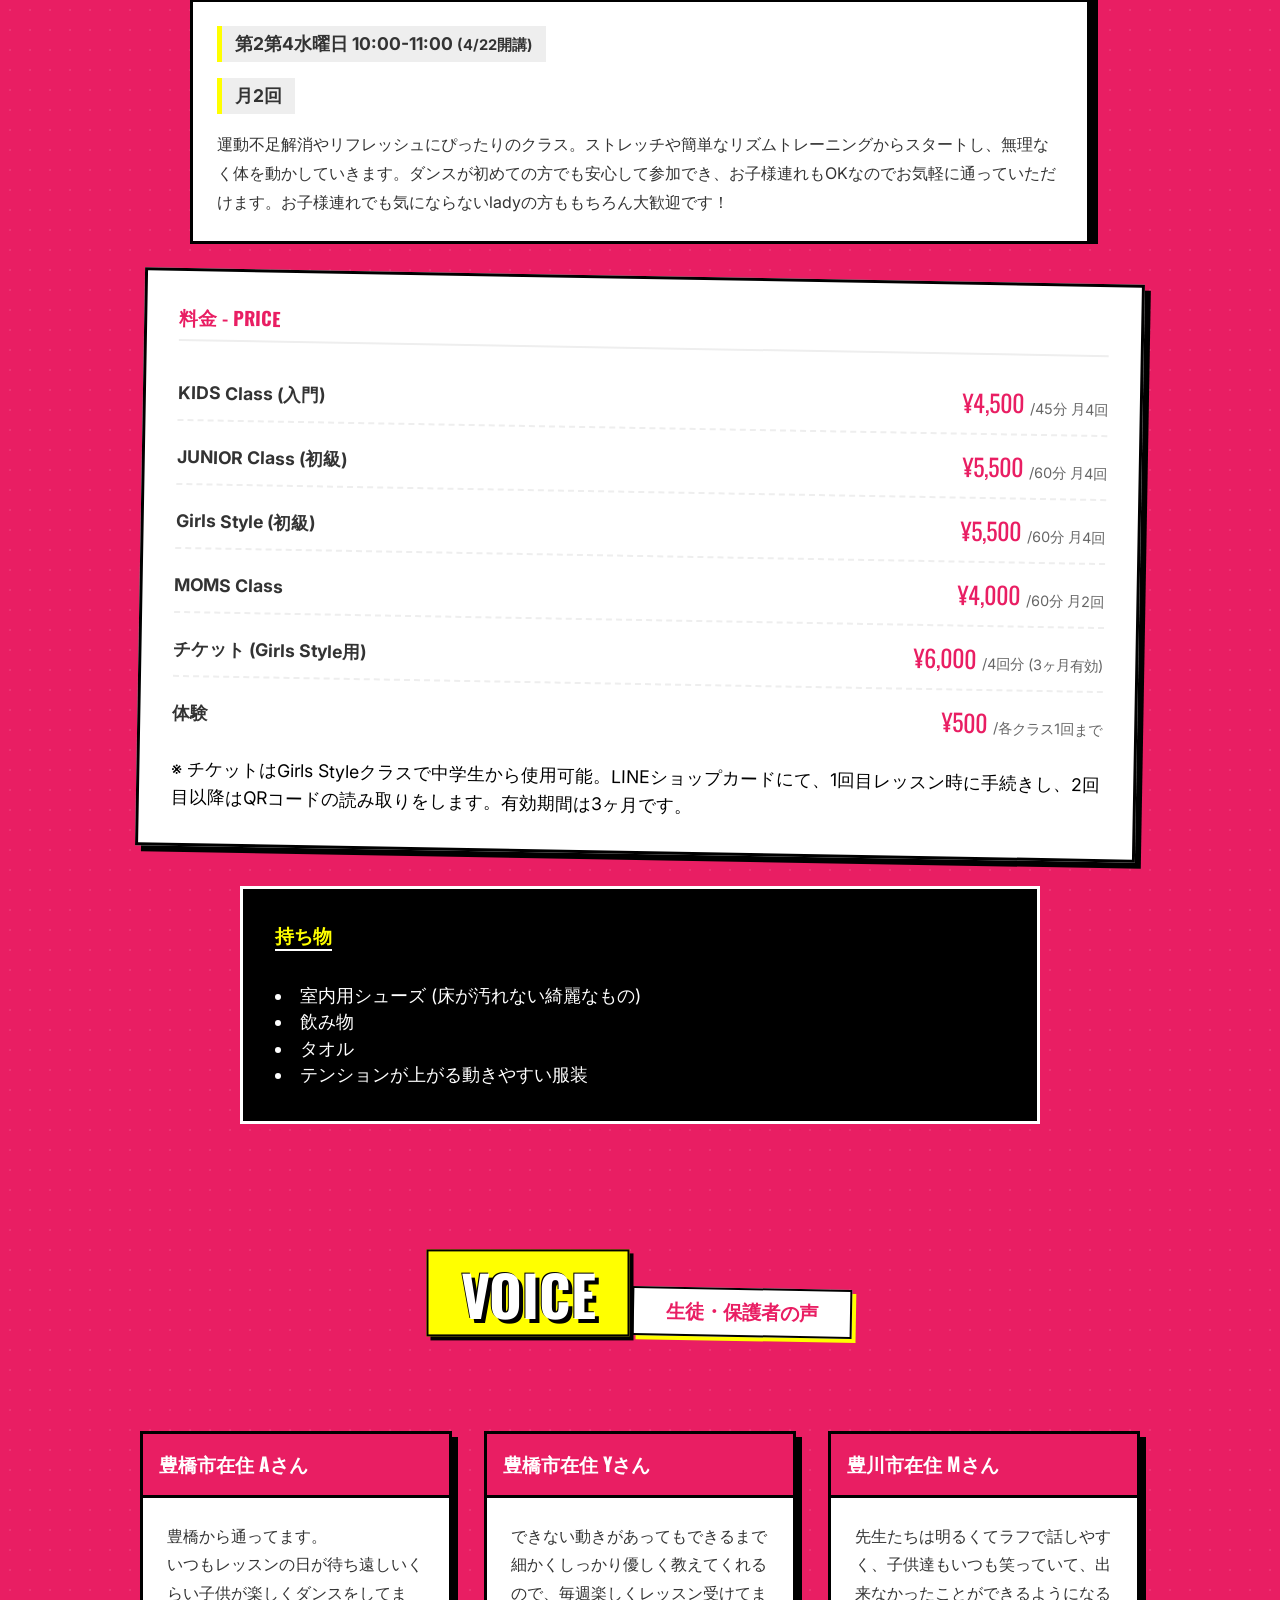
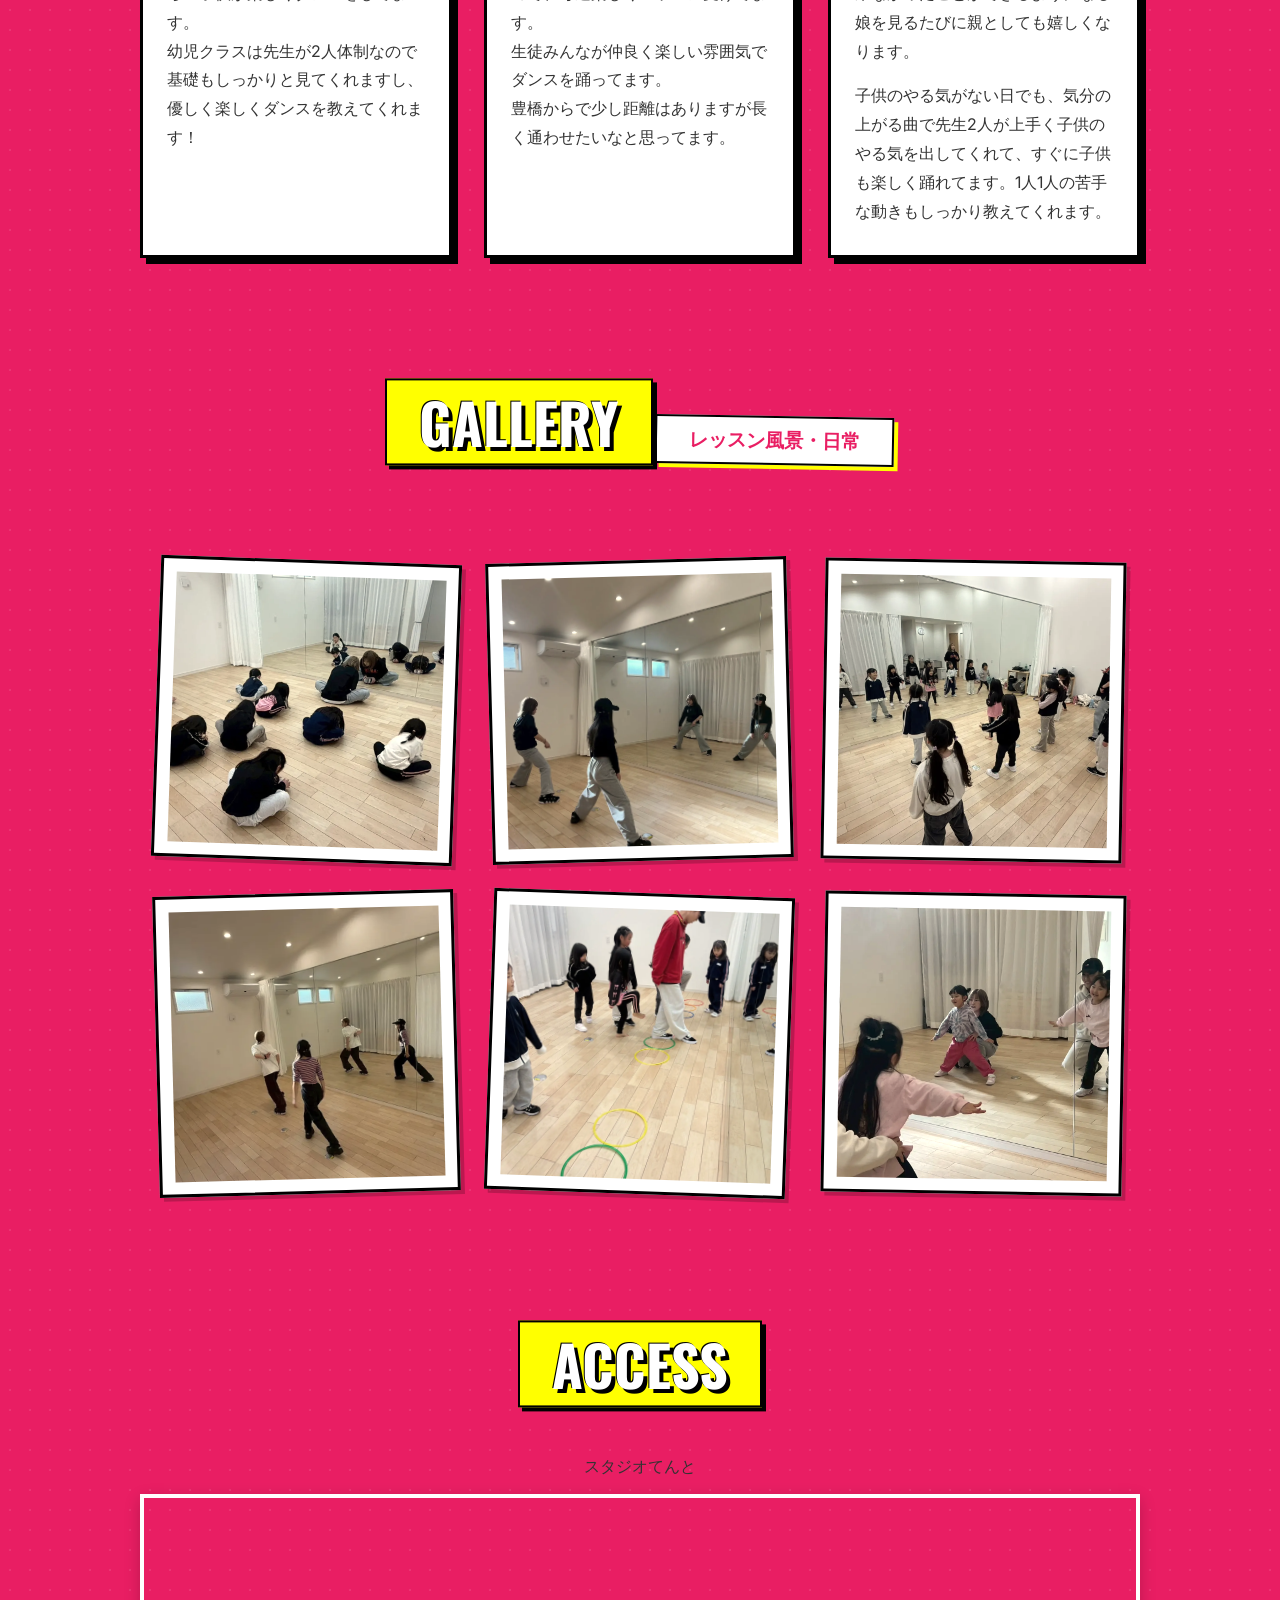
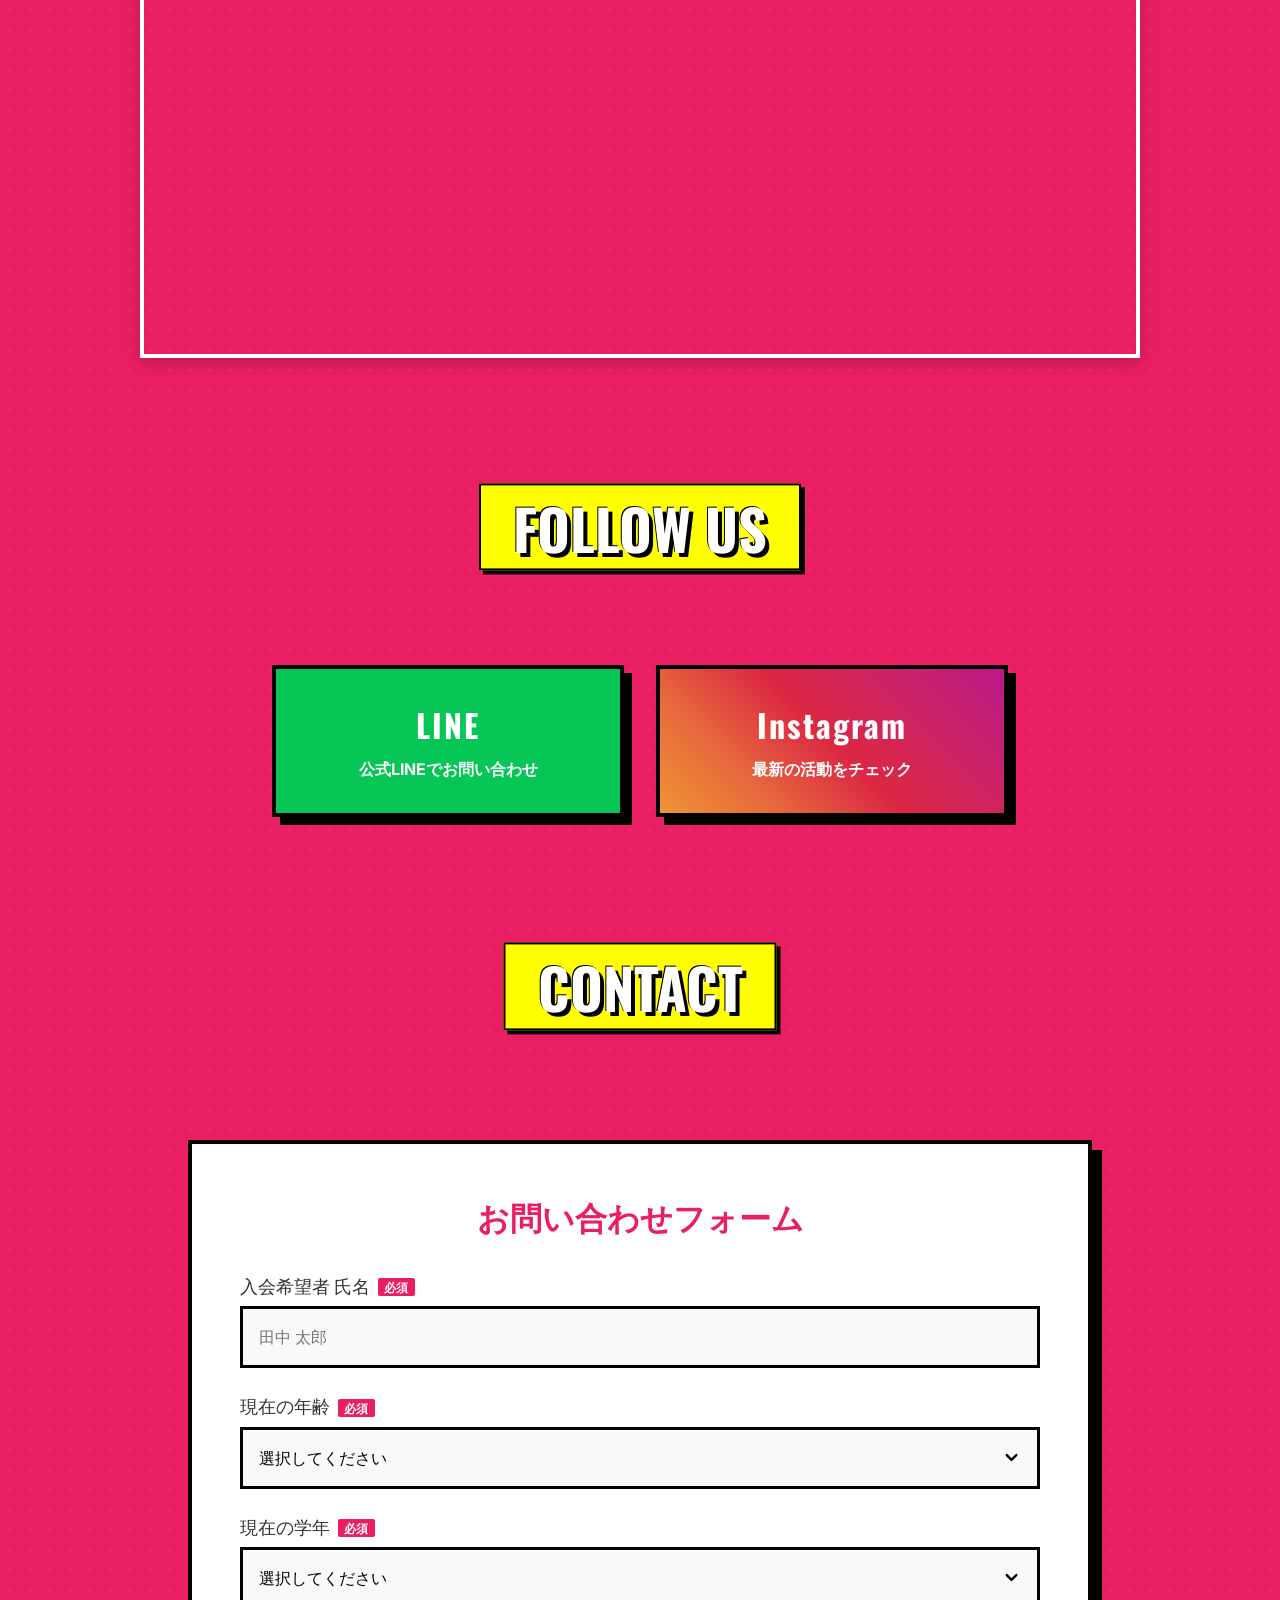
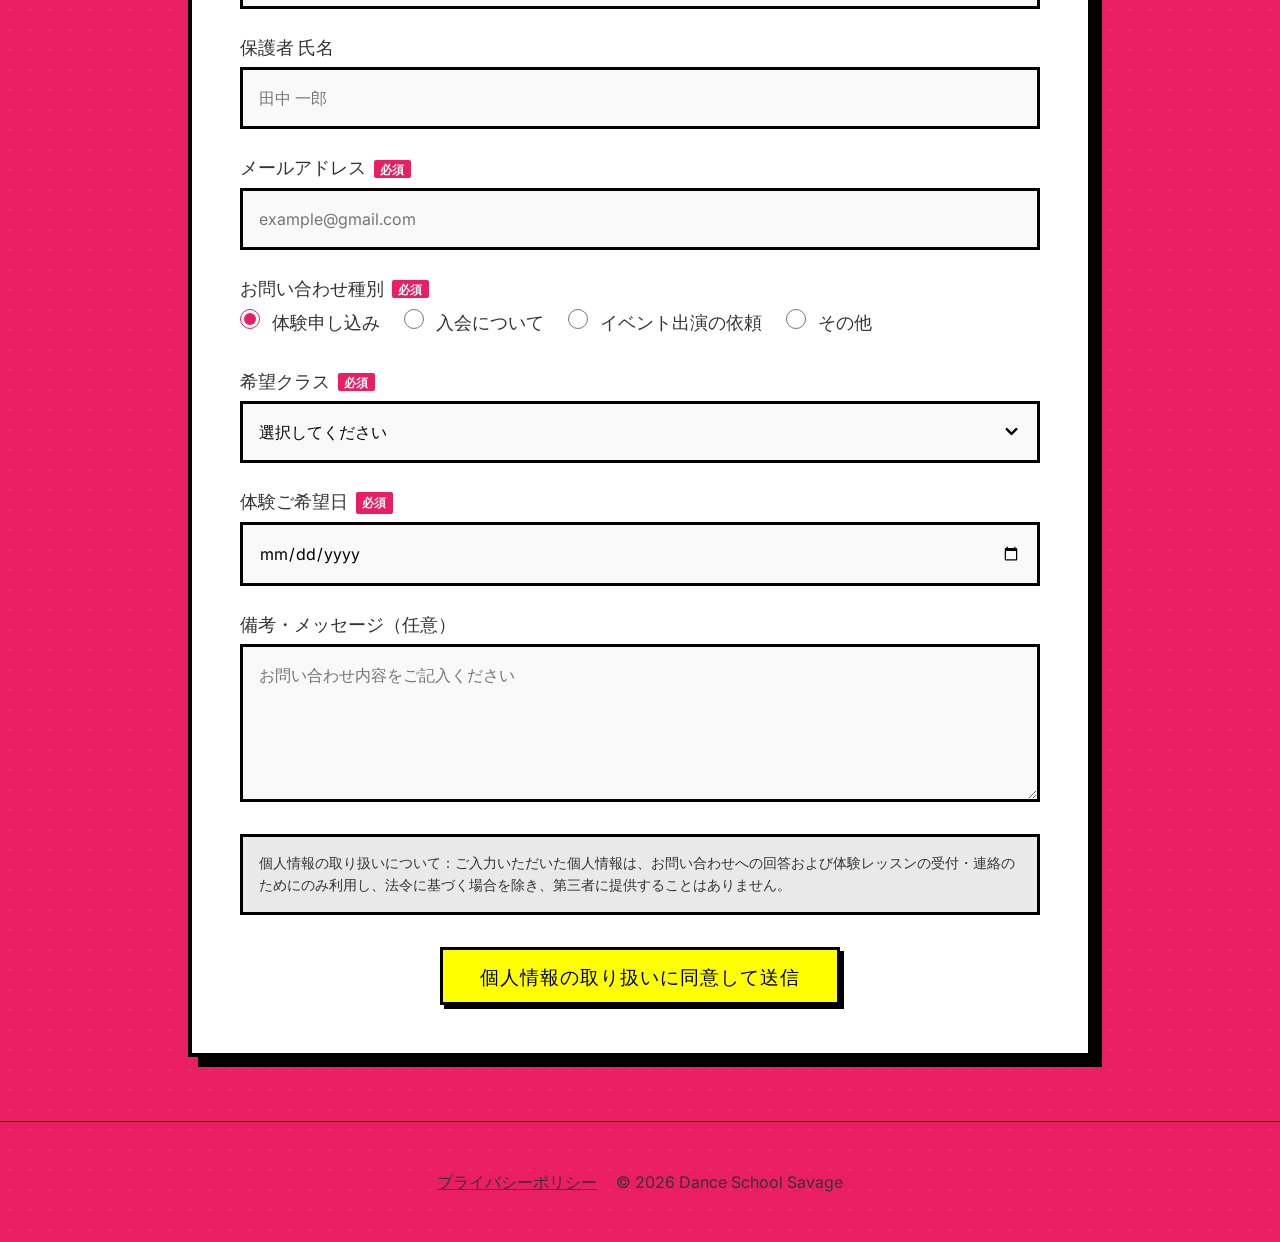
==== commit 6378bafd: "ガイドラインに基づく修正" ====
--- a/index.html
+++ b/index.html
@@ -18,15 +18,15 @@
     <meta name="google-site-verification" content="b3TMKsaYJx2QkCSixz9eQc5o8T_miEV1jb1glv1vHKA" />
     <meta name="keywords" content="豊川, ダンススクール, キッズダンス, ヒップホップ, K-POP, 初心者歓迎, Savage">
     <link rel="canonical" href="https://dance-school-savage.netlify.app/">
-    <link rel="icon" href="images/favicon.png" type="image/png">
-    <link rel="apple-touch-icon" href="images/favicon.webp">
+    <link rel="icon" href="assets/images/favicon.png" type="image/png">
+    <link rel="apple-touch-icon" href="assets/images/favicon.webp">
     <meta name="theme-color" content="#E91E63">
 
     <!-- Open Graph Protocol -->
     <meta property="og:title" content="Dance School Savage | 豊川ダンススクール">
     <meta property="og:type" content="website">
     <meta property="og:url" content="https://dance-school-savage.netlify.app/">
-    <meta property="og:image" content="https://dance-school-savage.netlify.app/images/ogp.png">
+    <meta property="og:image" content="https://dance-school-savage.netlify.app/assets/images/ogp.png">
     <meta property="og:description" content="豊川市のダンススクールSavage（サベージ）。HIPHOP, K-popなど、初心者から経験者まで楽しく学べます。体験レッスン受付中！">
     <meta property="og:site_name" content="Dance School Savage">
 
@@ -34,7 +34,7 @@
     <meta name="twitter:card" content="summary_large_image">
     <meta name="twitter:title" content="Dance School Savage | 豊川ダンススクール">
     <meta name="twitter:description" content="豊川市のダンススクールSavage。初心者歓迎！入会金無料キャンペーン中。">
-    <meta name="twitter:image" content="https://dance-school-savage.netlify.app/images/ogp.png">
+    <meta name="twitter:image" content="https://dance-school-savage.netlify.app/assets/images/ogp.png">
 
     <!-- Structured Data (JSON-LD) -->
     <script type="application/ld+json">
@@ -42,7 +42,7 @@
       "@context": "https://schema.org",
       "@type": "SportsActivityLocation",
       "name": "DANCE SCHOOL SAVAGE",
-      "image": "https://dance-school-savage.netlify.app/images/logo.webp",
+      "image": "https://dance-school-savage.netlify.app/assets/images/logo.webp",
       "url": "https://dance-school-savage.netlify.app/",
       "telephone": "",
       "email": "savage.0927miu@gmail.com",
@@ -75,8 +75,8 @@
     </script>
 
     <!-- Styles -->
-    <link rel="stylesheet" href="css/reset.css">
-    <link rel="stylesheet" href="css/style.css">
+    <link rel="stylesheet" href="assets/css/reset.css">
+    <link rel="stylesheet" href="assets/css/style.css">
 </head>
 
 <body>
@@ -85,7 +85,7 @@
     <header class="header">
         <div class="container header-inner">
             <a href="#" class="logo">
-                <img src="images/logo.webp" alt="DANCE SCHOOL SAVAGE ロゴ" height="60" loading="lazy">
+                <img src="assets/images/logo.webp" alt="DANCE SCHOOL SAVAGE ロゴ" height="60" loading="lazy">
             </a>
             <button class="mobile-menu-btn" aria-label="Toggle Menu">
                 <span></span><span></span><span></span>
@@ -116,7 +116,7 @@
                 </h1>
                 <p class="hero-sub">HIPHOP / GIRLS / K-POP / KIDS</p>
                 <div class="hero-cta">
-                    <a href="https://www.instagram.com/dance_school_savage/" target="_blank" class="btn btn-filled">
+                    <a href="https://www.instagram.com/dance_school_savage/" target="_blank" rel="noopener" class="btn btn-filled">
                         View Instagram</a>
                     <p class="hero-note">最新情報・動画をチェック！</p>
                 </div>
@@ -162,12 +162,12 @@
                 <div class="instructor-wrapper">
                     <div class="instructor-photos">
                         <div class="photo-card photo-1">
-                            <img src="images/instructor_01.webp" alt="講師のMIU先生" loading="lazy">
+                            <img src="assets/images/instructor_01.webp" alt="講師のMIU先生" loading="lazy">
                             <div class="photo-name">MIU</div>
                             <div class="photo-genre">Girls hip-hop / Girls KPOP</div>
                         </div>
                         <div class="photo-card photo-2">
-                            <img src="images/instructor_02.webp" alt="講師のRINA先生" loading="lazy">
+                            <img src="assets/images/instructor_02.webp" alt="講師のRINA先生" loading="lazy">
                             <div class="photo-name">RINA</div>
                             <div class="photo-genre">Hip-Hop</div>
                         </div>
@@ -406,22 +406,22 @@
 
                 <div class="gallery-grid">
                     <div class="gallery-item item-1">
-                        <img src="images/gallery-1.webp" alt="ヒップホップレッスンの様子" loading="lazy">
+                        <img src="assets/images/gallery-1.webp" alt="ヒップホップレッスンの様子" loading="lazy">
                     </div>
                     <div class="gallery-item item-2">
-                        <img src="images/gallery-2.webp" alt="ヒップホップレッスンの様子" loading="lazy">
+                        <img src="assets/images/gallery-2.webp" alt="ヒップホップレッスンの様子" loading="lazy">
                     </div>
                     <div class="gallery-item item-3">
-                        <img src="images/gallery-3.webp" alt="ヒップホップレッスンの様子" loading="lazy">
+                        <img src="assets/images/gallery-3.webp" alt="ヒップホップレッスンの様子" loading="lazy">
                     </div>
                     <div class="gallery-item item-4">
-                        <img src="images/gallery-4.webp" alt="ヒップホップレッスンの様子" loading="lazy">
+                        <img src="assets/images/gallery-4.webp" alt="ヒップホップレッスンの様子" loading="lazy">
                     </div>
                     <div class="gallery-item item-5">
-                        <img src="images/gallery-5.webp" alt="ヒップホップレッスンの様子" loading="lazy">
+                        <img src="assets/images/gallery-5.webp" alt="ヒップホップレッスンの様子" loading="lazy">
                     </div>
                     <div class="gallery-item item-6">
-                        <img src="images/gallery-6.webp" alt="ヒップホップレッスンの様子" loading="lazy">
+                        <img src="assets/images/gallery-6.webp" alt="ヒップホップレッスンの様子" loading="lazy">
                     </div>
                 </div>
             </div>
@@ -450,12 +450,12 @@
             <div class="container text-center">
                 <h2 class="section-title">Follow Us</h2>
                 <div class="sns-container">
-                    <a href="https://line.me/R/ti/p/@vok8116a?oat_content=url&ts=09081530" target="_blank"
+                    <a href="https://line.me/R/ti/p/@vok8116a?oat_content=url&ts=09081530" target="_blank" rel="noopener"
                         class="sns-card line">
                         <span class="sns-icon">LINE</span>
                         <span class="sns-text">公式LINEでお問い合わせ</span>
                     </a>
-                    <a href="https://www.instagram.com/dance_school_savage/" target="_blank" class="sns-card instagram">
+                    <a href="https://www.instagram.com/dance_school_savage/" target="_blank" rel="noopener" class="sns-card instagram">
                         <span class="sns-icon">Instagram</span>
                         <span class="sns-text">最新の活動をチェック</span>
                     </a>
@@ -595,11 +595,11 @@
     <!-- Footer -->
     <footer class="footer">
         <div class="container">
-            <p>&copy; 2024 Dance School Savage</p>
+            <p><a href="privacy.html" style="color: inherit; text-decoration: underline; margin-right: 15px;">プライバシーポリシー</a> &copy; 2026 Dance School Savage</p>
         </div>
     </footer>
 
-    <script src="js/script.js"></script>
+    <script src="assets/js/script.js"></script>
 </body>
 
 </html>
--- a/assets/css/style.css
+++ b/assets/css/style.css
@@ -0,0 +1,1564 @@
+:root {
+    /* Colors - Pop/Street Theme */
+    --color-bg: #E91E63;
+    /* Hot Pink */
+    --color-bg-alt: #F48FB1;
+    /* Light Pink */
+    --color-text: #333333;
+    /* Dark Text for readability on white */
+    --color-text-light: #ffffff;
+    --color-primary: #FFFF00;
+    /* Yellow */
+    --color-secondary: #00E676;
+    /* Green Accent */
+    --color-accent: #000000;
+    --color-border: #000000;
+    --color-card-bg: #ffffff;
+
+    /* Fonts */
+    --font-heading: 'Oswald', sans-serif;
+    --font-body: 'Inter', sans-serif;
+
+    /* Spacing */
+    --spacing-sm: 0.5rem;
+    --spacing-md: 1rem;
+    --spacing-lg: 2rem;
+    --spacing-xl: 4rem;
+    --container-width: 1000px;
+}
+
+html {
+    scroll-behavior: smooth;
+}
+
+body {
+    background-color: var(--color-bg);
+    background-image: radial-gradient(circle, rgba(255, 255, 255, 0.1) 1px, transparent 1px);
+    background-size: 20px 20px;
+    color: var(--color-text);
+    font-family: var(--font-body);
+    overflow-x: hidden;
+}
+
+h1,
+h2,
+h3,
+h4,
+h5,
+h6 {
+    font-family: var(--font-heading);
+    text-transform: uppercase;
+    font-weight: 700;
+    color: var(--color-accent);
+}
+
+.container {
+    max-width: var(--container-width);
+    margin: 0 auto;
+    padding: 0 var(--spacing-md);
+}
+
+.section {
+    padding: var(--spacing-xl) 0;
+}
+
+/* Utilities */
+.text-primary {
+    color: var(--color-primary);
+}
+
+.text-highlight {
+    color: var(--color-primary);
+    text-shadow: 2px 2px 0px #000;
+}
+
+.text-center {
+    text-align: center;
+}
+
+.flex-center {
+    display: flex;
+    align-items: center;
+    justify-content: center;
+}
+
+/* Components */
+.btn {
+    display: inline-block;
+    padding: 0.8rem 2rem;
+    background-color: var(--color-primary);
+    border: 3px solid var(--color-border);
+    color: var(--color-accent);
+    font-family: var(--font-heading);
+    font-size: 1.1rem;
+    letter-spacing: 1px;
+    cursor: pointer;
+    transition: all 0.2s ease;
+    text-transform: uppercase;
+    box-shadow: 4px 4px 0px #000;
+}
+
+.btn:hover {
+    transform: translate(-2px, -2px);
+    box-shadow: 6px 6px 0px #000;
+    color: var(--color-accent);
+}
+
+.btn-filled {
+    background-color: var(--color-primary);
+    color: var(--color-accent);
+}
+
+.btn-filled:hover {
+    background-color: var(--color-accent);
+    color: var(--color-primary);
+}
+
+.btn-sm {
+    padding: 0.5rem 1.2rem;
+    font-size: 0.9rem;
+    box-shadow: 2px 2px 0px #000;
+}
+
+/* Header */
+.header {
+    position: fixed;
+    top: 0;
+    left: 0;
+    width: 100%;
+    z-index: 1000;
+    padding: 1.5rem 0;
+    transition: all 0.3s ease;
+    background: transparent;
+}
+
+.header.scrolled {
+    background: rgba(255, 255, 255, 0.95);
+    padding: 1rem 0;
+    box-shadow: 0 4px 10px rgba(0, 0, 0, 0.1);
+}
+
+.header-inner {
+    display: flex;
+    justify-content: space-between;
+    align-items: center;
+}
+
+.logo {
+    font-family: var(--font-heading);
+    font-size: 2rem;
+    font-weight: 700;
+    color: #fff;
+    text-shadow: 3px 3px 0 #000;
+    letter-spacing: 2px;
+}
+
+.header.scrolled .logo {
+    color: var(--color-bg);
+    text-shadow: none;
+}
+
+.nav-list {
+    display: flex;
+    align-items: center;
+    gap: 1.2rem;
+}
+
+.nav-link {
+    font-family: var(--font-heading);
+    font-size: 1.1rem;
+    text-transform: uppercase;
+    letter-spacing: 1px;
+    transition: color 0.3s;
+    color: #fff;
+    text-shadow: 2px 2px 0 rgba(0, 0, 0, 0.5);
+}
+
+.header.scrolled .nav-link {
+    color: var(--color-accent);
+    text-shadow: none;
+}
+
+.nav-link:hover {
+    color: var(--color-primary);
+}
+
+.header.scrolled .nav-link:hover {
+    color: var(--color-bg);
+}
+
+.mobile-menu-btn {
+    display: none;
+    background: none;
+    border: none;
+    cursor: pointer;
+    width: 30px;
+    height: 20px;
+    position: relative;
+    z-index: 1001;
+}
+
+.mobile-menu-btn span {
+    display: block;
+    width: 100%;
+    height: 3px;
+    background-color: #fff;
+    position: absolute;
+    transition: all 0.3s;
+    border: 1px solid #000;
+}
+
+.header.scrolled .mobile-menu-btn span {
+    background-color: #000;
+    border: none;
+}
+
+.mobile-menu-btn span:nth-child(1) {
+    top: 0;
+}
+
+.mobile-menu-btn span:nth-child(2) {
+    top: 50%;
+    transform: translateY(-50%);
+}
+
+.mobile-menu-btn span:nth-child(3) {
+    bottom: 0;
+}
+
+/* Hero Section */
+.hero {
+    position: relative;
+    height: 100vh;
+    display: flex;
+    align-items: center;
+    justify-content: center;
+    overflow: hidden;
+    padding-top: 80px;
+    background: var(--color-bg);
+}
+
+/* Dynamic abstract background */
+.hero-bg {
+    position: absolute;
+    top: 0;
+    left: 0;
+    width: 100%;
+    height: 100%;
+    /* Pop Background Pattern */
+    background-image:
+        repeating-linear-gradient(45deg, transparent, transparent 10px, rgba(255, 255, 255, 0.1) 10px, rgba(255, 255, 255, 0.1) 20px);
+    z-index: 0;
+}
+
+.hero-bg::after {
+    content: '';
+    position: absolute;
+    top: 0;
+    left: 0;
+    width: 100%;
+    height: 100%;
+    background-image: url("data:image/svg+xml,%3Csvg width='60' height='60' viewBox='0 0 60 60' xmlns='http://www.w3.org/2000/svg'%3E%3Cg fill='none' fill-rule='evenodd'%3E%3Cg fill='%23ffffff' fill-opacity='0.03'%3E%3Cpath d='M36 34v-4h-2v4h-4v2h4v4h2v-4h4v-2h-4zm0-30V0h-2v4h-4v2h4v4h2V6h4V4h-4zM6 34v-4H4v4H0v2h4v4h2v-4h4v-2H6zM6 4V0H4v4H0v2h4v4h2V6h4V4H6z'/%3E%3C/g%3E%3C/g%3E%3C/svg%3E");
+    opacity: 0.5;
+}
+
+.hero-content {
+    text-align: center;
+    z-index: 1;
+    background: rgba(255, 255, 255, 0.9);
+    padding: 3rem;
+    border: 4px solid #000;
+    box-shadow: 10px 10px 0px var(--color-primary);
+    transform: rotate(-2deg);
+}
+
+.hero-tagline {
+    font-family: var(--font-heading);
+    font-size: 1.5rem;
+    letter-spacing: 2px;
+    margin-bottom: 0.5rem;
+    color: var(--color-bg);
+    font-weight: bold;
+    opacity: 0;
+    animation: fadeInUp 0.8s ease forwards 0.2s;
+}
+
+.hero-title {
+    font-size: 5rem;
+    line-height: 0.9;
+    margin-bottom: 1rem;
+    color: #000;
+    text-shadow: none;
+    opacity: 0;
+    animation: fadeInUp 0.8s ease forwards 0.4s;
+}
+
+.text-stroke {
+    color: var(--color-bg);
+    -webkit-text-stroke: 0;
+    text-shadow: 3px 3px 0 #000;
+    position: relative;
+    display: inline-block;
+}
+
+/* Glitch effect on hover for the stroke text */
+.hero-sub {
+    font-size: 1.2rem;
+    color: #000;
+    margin-bottom: 2rem;
+    font-weight: bold;
+    letter-spacing: 2px;
+    font-family: var(--font-heading);
+    opacity: 0;
+    animation: fadeInUp 0.8s ease forwards 0.6s;
+}
+
+.hero-cta {
+    transform: rotate(2deg);
+    /* Counter rotate button */
+    opacity: 0;
+    animation: fadeInUp 0.8s ease forwards 0.8s;
+}
+
+.hero-note {
+    font-size: 0.8rem;
+    margin-top: 1rem;
+    color: var(--color-text-muted);
+}
+
+@keyframes fadeInUp {
+    from {
+        opacity: 0;
+        transform: translateY(30px);
+    }
+
+    to {
+        opacity: 1;
+        transform: translateY(0);
+    }
+}
+
+/* Section Styles */
+.section-title {
+    font-size: 3.5rem;
+    margin-bottom: 3rem;
+    position: relative;
+    display: inline-block;
+    /* Changed from table to inline-block for better padding control */
+    margin-left: auto;
+    /* Centering will be handled by parent text-center */
+    margin-right: auto;
+    color: #fff;
+    text-shadow: 4px 4px 0 #000, -1px -1px 0 #000;
+    transform: rotate(-3deg);
+    padding: 0.5rem 2rem;
+    /* Added horizontal padding to balance frame */
+    line-height: 1.2;
+    /* Adjusted line height */
+    z-index: 1;
+}
+
+.section-title::after {
+    display: none;
+}
+
+.section-title::before {
+    content: '';
+    position: absolute;
+    z-index: -1;
+    top: 50%;
+    left: 50%;
+    transform: translate(-50%, -50%);
+    width: 100%;
+    /* Match width to text + padding */
+    height: 100%;
+    /* Match height */
+    background: var(--color-primary);
+    box-shadow: 4px 4px 0 #000;
+    border: 2px solid #000;
+}
+
+/* Components */
+.btn {
+    display: inline-flex;
+    /* Use inline-flex for better centering */
+    align-items: center;
+    justify-content: center;
+    padding: 1rem 3rem;
+    /* More balanced padding */
+    background-color: var(--color-primary);
+    border: 3px solid var(--color-border);
+    color: var(--color-accent);
+    font-family: var(--font-heading);
+    font-size: 1.2rem;
+    /* Slightly larger text */
+    letter-spacing: 1px;
+    cursor: pointer;
+    transition: all 0.2s ease;
+    text-transform: uppercase;
+    box-shadow: 4px 4px 0px #000;
+    line-height: 1;
+    /* Fix vertical alignment */
+}
+
+/* About Section */
+.about-card {
+    background: #fff;
+    padding: 3rem;
+    border: 3px solid #000;
+    box-shadow: 8px 8px 0 #000;
+    max-width: 800px;
+    margin: 0 auto;
+}
+
+.about-content {
+    font-size: 1.1rem;
+    line-height: 2;
+}
+
+.lead-text {
+    font-size: 1.8rem;
+    font-weight: 700;
+    margin-bottom: 2rem;
+    font-family: var(--font-heading);
+    color: var(--color-bg);
+}
+
+.flyer-text {
+    text-align: left;
+    font-size: 1.1rem;
+    line-height: 1.8;
+}
+
+.flyer-text .highlight-message {
+    font-size: 1.3rem;
+    font-weight: bold;
+    color: var(--color-bg);
+    margin-top: 2rem;
+    text-align: center;
+    background: var(--color-secondary);
+    padding: 1rem;
+    border: 2px solid #000;
+    transform: rotate(-1deg);
+}
+
+.pop-box {
+    background: var(--color-secondary);
+    padding: 1.5rem;
+    border: 3px solid #000;
+    box-shadow: 6px 6px 0 #000;
+    transform: rotate(1deg);
+    margin-top: 2rem;
+    text-align: center;
+}
+
+.pop-box p {
+    font-size: 1.1rem;
+    line-height: 1.6;
+    color: #000;
+}
+
+.pop-box .highlight {
+    font-weight: bold;
+    color: var(--color-bg);
+}
+
+.divider {
+    border: 0;
+    height: 2px;
+    background: #eee;
+    margin: 2rem 0;
+}
+
+/* Info Grid */
+.info-grid {
+    display: grid;
+    grid-template-columns: repeat(2, 1fr);
+    gap: 2rem;
+}
+
+.info-box {
+    background: #fff;
+    border: 3px solid #000;
+    box-shadow: 6px 6px 0 #000;
+    padding: 2rem;
+    transition: all 0.3s ease;
+}
+
+.info-box:hover {
+    transform: translateY(-5px);
+    box-shadow: 8px 8px 0 #000;
+}
+
+.info-box h3 {
+    margin-bottom: 1rem;
+    border-bottom: 2px solid #eee;
+    padding-bottom: 0.5rem;
+    color: var(--color-bg);
+    display: flex;
+    align-items: center;
+    gap: 0.5rem;
+}
+
+.schedule-time {
+    font-size: 1.2rem;
+    font-weight: bold;
+}
+
+.schedule-time-detail {
+    font-size: 2rem;
+    font-family: var(--font-heading);
+    color: var(--color-bg);
+}
+
+.place-name {
+    font-size: 1.5rem;
+    font-weight: bold;
+}
+
+.place-addr {
+    color: #666;
+}
+
+.price-main {
+    font-size: 2.5rem;
+    font-family: var(--font-heading);
+    color: var(--color-bg);
+}
+
+.price-main .unit {
+    font-size: 1rem;
+    color: #333;
+}
+
+.price-note-small {
+    font-size: 0.8rem;
+    color: #666;
+    line-height: 1.4;
+    margin-top: 0.5rem;
+}
+
+/* Belongings */
+.belongings-container {
+    background: black;
+    color: white;
+    padding: 2rem;
+    border: 3px solid #fff;
+    margin-top: 3rem;
+    text-align: left;
+    display: block;
+    width: auto;
+    /* Allow auto width to respect margins */
+    max-width: 800px;
+    margin-left: auto;
+    margin-right: auto;
+    box-sizing: border-box;
+    /* Crucial for padding/border inclusion */
+}
+
+.belongings-container h3 {
+    color: var(--color-primary);
+    /* Yellow text for title */
+    border-bottom: 2px solid #fff;
+    margin-bottom: 1rem;
+    display: inline-block;
+}
+
+.belongings-list {
+    list-style: disc inside;
+    margin-top: 1rem;
+    font-size: 1.1rem;
+    word-break: break-word;
+    /* Prevent long text overflow */
+}
+
+/* Mobile adjustments for Belongings */
+@media (max-width: 768px) {
+    .belongings-container {
+        padding: 1.5rem;
+        width: 100%;
+        /* Ensure full width available */
+    }
+
+    .belongings-list {
+        font-size: 1rem;
+    }
+}
+
+/* Contact */
+/* Contact Section Refinements */
+.contact-wrapper {
+    display: grid;
+    grid-template-columns: repeat(auto-fit, minmax(280px, 1fr));
+    gap: 2rem;
+    max-width: 1000px;
+    margin: 0 auto;
+}
+
+.contact-card {
+    background: #fff;
+    padding: 2rem;
+    border: 3px solid #000;
+    box-shadow: 8px 8px 0 #000;
+}
+
+.contact-card h3 {
+    font-size: 1.5rem;
+    margin-bottom: 1.5rem;
+    border-bottom: 3px solid var(--color-primary);
+    display: inline-block;
+    padding-bottom: 0.5rem;
+}
+
+.line-content {
+    display: flex;
+    justify-content: center;
+    align-items: center;
+    min-height: 100px;
+    /* Ensure some height for balance */
+}
+
+/* Custom Button Styles for Contact */
+.btn-line-friend {
+    background-color: #FFEB3B;
+    color: #000;
+    font-weight: bold;
+    padding: 1rem 3rem;
+    font-size: 1.2rem;
+    width: 100%;
+    max-width: 250px;
+}
+
+.insta-card .btn {
+    padding: 1rem 1.5rem;
+    /* Reduce horizontal padding */
+    font-size: 1rem;
+    /* Slightly smaller font for long handle */
+    width: 100%;
+    /* Full width of container */
+    max-width: 100%;
+    /* Ensure it doesn't overflow */
+    box-sizing: border-box;
+    /* Include padding in width */
+    word-break: break-all;
+    /* Prevent overflow for very long text */
+}
+
+/* Base btn adjustments if needed */
+.btn {
+    white-space: nowrap;
+    /* Keep text on one line if possible */
+}
+
+/* For smaller screens, allow wrapping if absolutely necessary */
+@media (max-width: 480px) {
+    .insta-card .btn {
+        font-size: 0.9rem;
+        padding: 0.8rem 1rem;
+        white-space: normal;
+    }
+}
+
+.qr-placeholder {
+    background: #f0f0f0;
+    padding: 2rem;
+    border: 2px dashed #ccc;
+    margin-top: 1rem;
+}
+
+/* Access */
+.map-container {
+    border: 4px solid #fff;
+    box-shadow: 0 5px 15px rgba(0, 0, 0, 0.2);
+    margin-top: 1rem;
+}
+
+.small-text {
+    font-size: 0.9rem;
+    color: var(--color-text-muted);
+}
+
+.mb-2 {
+    margin-bottom: 2rem;
+}
+
+.mb-1 {
+    margin-bottom: 1rem;
+}
+
+.mt-2 {
+    margin-top: 2rem;
+}
+
+/* Contact Section */
+.btn-lg {
+    padding: 1rem 3rem;
+    font-size: 1.3rem;
+}
+
+/* Footer */
+.footer {
+    padding: 3rem 0;
+    border-top: 1px solid var(--color-border);
+    text-align: center;
+}
+
+.flex-column {
+    flex-direction: column;
+}
+
+.footer-copy {
+    font-size: 0.8rem;
+    color: var(--color-text-muted);
+}
+
+/* Scroll Animation classes */
+.fade-in {
+    opacity: 0;
+    transform: translateY(20px);
+    transition: opacity 0.6s ease-out, transform 0.6s ease-out;
+}
+
+.fade-in.visible {
+    opacity: 1;
+    transform: translateY(0);
+}
+
+/* Mobile Responsive */
+@media (max-width: 768px) {
+    .mobile-menu-btn {
+        display: block;
+    }
+
+    .info-grid {
+        grid-template-columns: 1fr;
+    }
+
+    .nav {
+        position: fixed;
+        top: 0;
+        right: -100%;
+        width: 100%;
+        height: 100vh;
+        background-color: var(--color-primary);
+        /* Yellow background for mobile menu */
+        transition: right 0.3s ease;
+        display: flex;
+        align-items: center;
+        justify-content: center;
+    }
+
+    .nav.active {
+        right: 0;
+    }
+
+    .nav-list {
+        flex-direction: column;
+        gap: 3rem;
+    }
+
+    .nav-link {
+        color: #000;
+        text-shadow: none;
+        font-size: 1.5rem;
+    }
+
+    .nav-link:hover {
+        color: #fff;
+    }
+
+    /* Hamburger color fix */
+    .mobile-menu-btn span {
+        background-color: #000;
+        border: none;
+    }
+
+    .hero {
+        height: 100dvh;
+        /* Dynamic viewport height for mobile */
+        padding-top: 0;
+        padding-bottom: 20px;
+        /* Shift content up slightly visually */
+    }
+
+    .hero-content {
+        padding: 1.5rem;
+        width: 90%;
+        /* Ensure it fits width-wise */
+    }
+
+    .hero-title {
+        font-size: 2.8rem;
+        margin-bottom: 0.5rem;
+    }
+
+    .hero-sub {
+        font-size: 1rem;
+        margin-bottom: 1.5rem;
+    }
+
+    .section-title {
+        font-size: 2.2rem;
+    }
+
+    .price-container {
+        padding: 1.5rem;
+    }
+
+    .price-item {
+        flex-direction: column;
+        align-items: flex-start;
+        gap: 0.5rem;
+    }
+
+    .price-value {
+        align-self: flex-end;
+    }
+}
+
+/* Schedule Table */
+.schedule-container {
+    margin-top: 2rem;
+    overflow-x: auto;
+    /* Allow horizontal scroll on small screens */
+}
+
+.schedule-title {
+    font-size: 2rem;
+    margin-bottom: 1rem;
+    color: var(--color-bg);
+}
+
+/* Class List (New Card Style) */
+.class-list {
+    display: flex;
+    flex-direction: column;
+    gap: 2rem;
+    max-width: 900px;
+    margin: 0 auto;
+}
+
+.class-card {
+    background: #fff;
+    border: 3px solid #000;
+    box-shadow: 8px 8px 0 #000;
+    padding: 0;
+    text-align: left;
+    transition: transform 0.3s ease, box-shadow 0.3s ease;
+}
+
+.class-card:hover {
+    transform: translateY(-5px);
+    box-shadow: 13px 13px 0 #000;
+}
+
+.class-header {
+    background: var(--color-primary);
+    padding: 1rem 1.5rem;
+    color: #000;
+    border-bottom: 3px solid #000;
+    display: flex;
+    justify-content: space-between;
+    align-items: center;
+    flex-wrap: wrap;
+    gap: 1rem;
+}
+
+.class-name {
+    font-family: var(--font-heading);
+    font-size: 1.5rem;
+    margin: 0;
+    letter-spacing: 1px;
+}
+
+.class-instructor {
+    font-size: 0.9rem;
+    font-weight: bold;
+    background: #000;
+    color: var(--color-primary);
+    padding: 0.3rem 0.8rem;
+    border-radius: 4px;
+}
+
+.class-info {
+    padding: 1.5rem;
+}
+
+.class-schedule {
+    display: flex;
+    gap: 1rem;
+    margin-bottom: 1rem;
+    flex-wrap: wrap;
+}
+
+.schedule-item,
+.target-age {
+    font-weight: bold;
+    font-size: 1.1rem;
+    background: #eee;
+    padding: 0.3rem 0.8rem;
+    border-left: 5px solid var(--color-primary);
+}
+
+.class-desc {
+    font-size: 1rem;
+    line-height: 1.8;
+    color: #333;
+}
+
+/* Responsive Class Card */
+@media (max-width: 768px) {
+    .class-header {
+        flex-direction: column;
+        align-items: flex-start;
+    }
+
+    .class-schedule {
+        flex-direction: column;
+        gap: 0.5rem;
+    }
+
+    .schedule-item,
+    .target-age {
+        /* width: 100%; removed to fix overflow */
+        display: block;
+    }
+}
+
+/* Location Box specific */
+.location-box {
+    max-width: 600px;
+    margin: 0 auto;
+}
+
+.location-box h3 {
+    border-bottom: 2px solid #000;
+    margin-bottom: 0.5rem;
+    padding-bottom: 0.5rem;
+}
+
+.place-name {
+    font-size: 1.8rem;
+    font-weight: 900;
+    color: var(--color-bg);
+    margin-bottom: 0.5rem;
+}
+
+.place-addr {
+    font-size: 1.2rem;
+    color: #333;
+}
+
+/* Price List Styling */
+.price-list {
+    list-style: none;
+    padding: 0;
+    margin: 0;
+}
+
+.price-list li {
+    display: flex;
+    justify-content: space-between;
+    align-items: baseline;
+    padding: 0.8rem 0;
+    border-bottom: 2px dashed #eee;
+}
+
+.price-list li:last-child {
+    border-bottom: none;
+}
+
+.price-label {
+    font-weight: bold;
+    font-size: 1.1rem;
+    color: #333;
+    text-align: left;
+}
+
+.price-value {
+    font-family: var(--font-heading);
+    font-size: 1.5rem;
+    color: var(--color-bg);
+    text-align: right;
+}
+
+.price-unit {
+    font-size: 0.9rem;
+    color: #666;
+    font-family: var(--font-body);
+}
+
+.price-box .box-content.text-left {
+    text-align: left;
+}
+
+.mt-1 {
+    margin-top: 1rem;
+}
+
+/* Responsive Table */
+@media (max-width: 768px) {
+
+    .price-list li {
+        flex-direction: column;
+        align-items: flex-start;
+        gap: 0.2rem;
+    }
+
+    .price-value {
+        width: 100%;
+        text-align: right;
+    }
+}
+
+/* Voice Section */
+/* Voice Section */
+.voice-grid {
+    display: grid;
+    grid-template-columns: repeat(3, 1fr);
+    gap: 2rem;
+    margin-top: 3rem;
+    width: 100%;
+}
+
+.voice-card {
+    background: #fff;
+    border: 3px solid #000;
+    box-shadow: 6px 6px 0 #000;
+    padding: 0;
+    height: 100%;
+    display: flex;
+    flex-direction: column;
+    text-align: left;
+    transition: all 0.3s ease;
+}
+
+.voice-card:hover {
+    transform: translateY(-5px);
+    box-shadow: 10px 10px 0 var(--color-primary);
+}
+
+.voice-header {
+    background: var(--color-bg);
+    padding: 1rem;
+    border-bottom: 3px solid #000;
+}
+
+.voice-name {
+    color: #fff;
+    font-size: 1.2rem;
+    margin: 0;
+    font-family: var(--font-heading);
+    border: none;
+    padding: 0;
+}
+
+.voice-body {
+    padding: 1.5rem;
+    flex-grow: 1;
+}
+
+.voice-body p {
+    font-size: 1rem;
+    line-height: 1.8;
+    margin-bottom: 0.5rem;
+}
+
+.voice-body p:last-child {
+    margin-bottom: 0;
+}
+
+
+
+.section-subtitle {
+    font-size: 1.2rem;
+    color: var(--color-bg);
+    font-weight: bold;
+    display: inline-block;
+    padding: 0.5rem 2rem;
+    border: 2px solid #000;
+    background: #fff;
+    box-shadow: 4px 4px 0 var(--color-primary);
+    transform: rotate(1deg);
+}
+
+/* Responsive Voice */
+@media (max-width: 900px) {
+    /* .voice-grid setting removed to keep grid layout */
+
+    .voice-card {
+        margin-bottom: 0;
+    }
+}
+
+/* Instructor Section */
+.instructor-wrapper {
+    display: flex;
+    flex-direction: column;
+    align-items: center;
+    gap: 3rem;
+    max-width: 1000px;
+    margin: 0 auto;
+}
+
+.instructor-photos {
+    display: flex;
+    justify-content: center;
+    gap: 3rem;
+    flex-wrap: wrap;
+    position: relative;
+    z-index: 10;
+}
+
+.photo-card {
+    background: #fff;
+    padding: 1rem 1rem 1rem 1rem;
+    box-shadow: 0 4px 6px rgba(0, 0, 0, 0.3);
+    border: 1px solid #ddd;
+    width: 380px;
+    /* Increased size */
+    transition: transform 0.3s ease;
+    text-align: center;
+}
+
+.photo-card img {
+    width: 100%;
+    height: auto;
+    display: block;
+    aspect-ratio: 4/3;
+    object-fit: cover;
+    filter: grayscale(20%);
+    transition: filter 0.3s ease;
+    margin-bottom: 1rem;
+    border: 1px solid #eee;
+}
+
+.photo-name {
+    font-family: var(--font-heading);
+    font-size: 2.5rem;
+    color: var(--color-bg);
+    margin: 0.5rem 0 0.5rem 0;
+    /* Added margin for name */
+    transform: rotate(-2deg);
+    text-shadow: 2px 2px 0px rgba(0, 0, 0, 0.1);
+}
+
+.photo-genre {
+    font-size: 1rem;
+    font-weight: bold;
+    color: #000;
+    background: var(--color-primary);
+    padding: 0.3rem 0.8rem;
+    display: inline-block;
+    transform: skew(-10deg);
+    box-shadow: 2px 2px 0 rgba(0, 0, 0, 0.2);
+    margin-bottom: 0.5rem;
+}
+
+.photo-card:hover {
+    transform: scale(1.05) rotate(0deg) !important;
+    z-index: 20;
+    box-shadow: 0 10px 20px rgba(0, 0, 0, 0.4);
+}
+
+.photo-card:hover img {
+    filter: grayscale(0%);
+}
+
+.photo-1 {
+    transform: rotate(-3deg);
+}
+
+.photo-2 {
+    transform: rotate(3deg);
+}
+
+.instructor-content {
+    background: #fff !important;
+    /* Overwrite pop-box standard color if needed, or keep standard */
+    padding: 3rem;
+    border: 3px solid #000;
+    box-shadow: 8px 8px 0 var(--color-primary);
+    transform: rotate(-1deg);
+    width: 100%;
+    max-width: 900px;
+}
+
+
+
+.instructor-message {
+    text-align: center;
+    font-size: 1.1rem;
+    line-height: 2.2;
+}
+
+.instructor-message p {
+    margin-bottom: 1.5rem;
+}
+
+.highlight-text {
+    font-size: 1.4rem;
+    font-weight: bold;
+    color: var(--color-bg);
+    margin: 2rem 0;
+    font-family: var(--font-heading);
+}
+
+.sp-br {
+    display: none;
+}
+
+/* Responsive Instructor */
+@media (max-width: 900px) {
+    .instructor-photos {
+        gap: 2rem;
+        flex-direction: column;
+        align-items: center;
+    }
+
+    .photo-card {
+        width: 90%;
+        max-width: 380px;
+    }
+
+    .photo-1,
+    .photo-2 {
+        transform: rotate(0deg);
+        /* Reset rotation on mobile for cleaner look */
+        margin-bottom: 1rem;
+    }
+
+    .instructor-content {
+        transform: none;
+        width: auto;
+        margin: 0 1rem;
+    }
+}
+
+/* Gallery Section */
+.gallery-grid {
+    display: grid;
+    grid-template-columns: repeat(3, 1fr);
+    gap: 2rem;
+    padding: 0 1rem;
+    max-width: 1000px;
+    margin: 3rem auto 0 auto;
+}
+
+.gallery-item {
+    position: relative;
+    background: #fff;
+    padding: 0.8rem;
+    box-shadow: 4px 4px 0 rgba(0, 0, 0, 0.2);
+    border: 3px solid #000;
+    transition: all 0.3s ease;
+    cursor: pointer;
+}
+
+.gallery-item img {
+    width: 100%;
+    aspect-ratio: 1 / 1;
+    object-fit: cover;
+    display: block;
+    filter: sepia(0.2);
+    transition: all 0.5s ease;
+}
+
+/* Hover Effects */
+.gallery-item:hover {
+    transform: scale(1.05) rotate(0deg) !important;
+    z-index: 10;
+    box-shadow: 8px 8px 0 var(--color-primary);
+}
+
+.gallery-item:hover img {
+    filter: none;
+}
+
+/* Random Rotation for Scrapbook feel */
+.gallery-item:nth-child(odd) {
+    transform: rotate(2deg);
+}
+
+.gallery-item:nth-child(even) {
+    transform: rotate(-1.5deg);
+}
+
+.gallery-item:nth-child(3n) {
+    transform: rotate(1deg);
+}
+
+/* Responsive Gallery */
+@media (max-width: 900px) {
+    .gallery-grid {
+        grid-template-columns: repeat(2, 1fr);
+        gap: 1.5rem;
+    }
+}
+
+@media (max-width: 768px) {
+
+
+
+
+    .instructor-content {
+        padding: 1.5rem;
+    }
+
+    .instructor-profiles {
+        flex-direction: column;
+        gap: 1.5rem;
+    }
+
+    .profile-name {
+        font-size: 1.8rem;
+    }
+
+    .sp-br {
+        display: block;
+    }
+
+    .voice-grid {
+        grid-template-columns: 1fr;
+    }
+
+    .voice-card {
+        margin-bottom: 0;
+    }
+}
+
+/* Contact Form Styles */
+.contact-form-container {
+    max-width: 800px;
+    margin: 4rem auto 0;
+    background: #fff;
+    padding: 3rem;
+    border: 4px solid #000;
+    box-shadow: 10px 10px 0px #000;
+    text-align: left;
+}
+
+.contact-form-title {
+    font-family: var(--font-heading);
+    font-size: 2rem;
+    margin-bottom: 2rem;
+    text-align: center;
+    color: var(--color-bg);
+}
+
+.form-group {
+    margin-bottom: 1.5rem;
+}
+
+.form-group label {
+    display: block;
+    font-family: var(--font-heading);
+    font-size: 1.1rem;
+    margin-bottom: 0.5rem;
+    text-transform: uppercase;
+}
+
+.form-control {
+    width: 100%;
+    padding: 1rem;
+    font-family: var(--font-body);
+    font-size: 1rem;
+    border: 3px solid #000;
+    background: #f9f9f9;
+    transition: all 0.2s;
+    border-radius: 0;
+    display: block;
+    box-sizing: border-box;
+}
+
+.form-control:focus {
+    outline: none;
+    background: #fff;
+    box-shadow: 4px 4px 0px var(--color-primary);
+    transform: translate(-2px, -2px);
+}
+
+select.form-control {
+    appearance: none;
+    background-image: url("data:image/svg+xml,%3Csvg xmlns='http://www.w3.org/2000/svg' width='24' height='24' viewBox='0 0 24 24' fill='none' stroke='black' stroke-width='3' stroke-linecap='round' stroke-linejoin='round'%3E%3Cpolyline points='6 9 12 15 18 9'%3E%3C/polyline%3E%3C/svg%3E");
+    background-repeat: no-repeat;
+    background-position: right 1rem center;
+    background-size: 1.2rem;
+    padding-right: 3rem;
+}
+
+.form-note {
+    font-size: 0.85rem;
+    color: #666;
+    margin-bottom: 1.5rem;
+    line-height: 1.6;
+    border-left: 4px solid var(--color-primary);
+    padding-left: 1rem;
+}
+
+.form-btn-wrapper {
+    text-align: center;
+    margin-top: 2rem;
+}
+
+.form-btn-wrapper .btn {
+    width: 100%;
+    max-width: 400px;
+}
+
+@media (max-width: 768px) {
+    .contact-form-container {
+        padding: 2rem 1.5rem;
+        margin-top: 3rem;
+        width: 100%;
+        box-sizing: border-box;
+    }
+}
+
+/* SNS Section Styles */
+.sns-container {
+    display: flex;
+    justify-content: center;
+    gap: 2rem;
+    margin-top: 3rem;
+    flex-wrap: wrap;
+}
+
+.sns-card {
+    display: flex;
+    flex-direction: column;
+    align-items: center;
+    padding: 2rem;
+    border: 4px solid #000;
+    box-shadow: 8px 8px 0 #000;
+    transition: all 0.2s ease;
+    text-decoration: none;
+    color: #fff;
+    width: 280px;
+    text-align: center;
+}
+
+.sns-card:hover {
+    transform: translate(-4px, -4px);
+    box-shadow: 12px 12px 0 #000;
+}
+
+.sns-card.line {
+    background-color: #06C755;
+}
+
+.sns-card.instagram {
+    background: linear-gradient(45deg, #f09433 0%, #e6683c 25%, #dc2743 50%, #cc2366 75%, #bc1888 100%);
+}
+
+.sns-icon {
+    font-family: var(--font-heading);
+    font-size: 2rem;
+    font-weight: 700;
+    margin-bottom: 0.5rem;
+    letter-spacing: 2px;
+}
+
+.sns-text {
+    font-size: 1rem;
+    font-weight: 700;
+}
+
+.contact-email {
+    margin-top: 4rem;
+    font-family: var(--font-heading);
+}
+
+.contact-email p {
+    font-size: 1.2rem;
+    margin-bottom: 0.5rem;
+    color: #fff;
+    text-shadow: 2px 2px 0 #000;
+}
+
+.email-links {
+    display: flex;
+    flex-direction: column;
+    gap: 0.5rem;
+}
+
+.email-links a {
+    color: #fff;
+    font-size: 1.1rem;
+    text-decoration: underline;
+}
+
+.section-alt {
+    padding-bottom: var(--spacing-xl);
+}
+
+
+@media (max-width: 768px) {
+    .sns-card {
+        width: 100%;
+        max-width: 400px;
+        padding: 1.5rem;
+    }
+}
+
+/* Form Enhanced Styles */
+.required-badge {
+    background: var(--color-bg);
+    color: #fff;
+    font-size: 0.75rem;
+    padding: 0.1rem 0.4rem;
+    margin-left: 0.5rem;
+    vertical-align: middle;
+    font-family: var(--font-body);
+    font-weight: bold;
+    border-radius: 2px;
+}
+
+.radio-group {
+    display: flex;
+    flex-wrap: wrap;
+    gap: 1.5rem;
+    margin-top: 0.5rem;
+}
+
+.radio-item {
+    display: flex;
+    align-items: center;
+    cursor: pointer;
+    font-size: 1rem;
+}
+
+.radio-item input[type="radio"] {
+    margin: 0;
+    margin-right: 0.5rem;
+    width: 20px;
+    height: 20px;
+    cursor: pointer;
+    accent-color: var(--color-bg);
+}
+
+.privacy-policy {
+    font-size: 0.85rem;
+    line-height: 1.6;
+    margin: 2rem 0;
+    padding: 1rem;
+    background: #e9e9e9;
+    border: 3px solid #000;
+    text-align: left;
+}
+
+@media (max-width: 768px) {
+    .radio-group {
+        flex-direction: column;
+        gap: 0.8rem;
+    }
+}
+
+
+@media (max-width: 768px) {
+    .sns-card {
+        width: 100%;
+        max-width: 400px;
+        padding: 1.5rem;
+    }
+}
